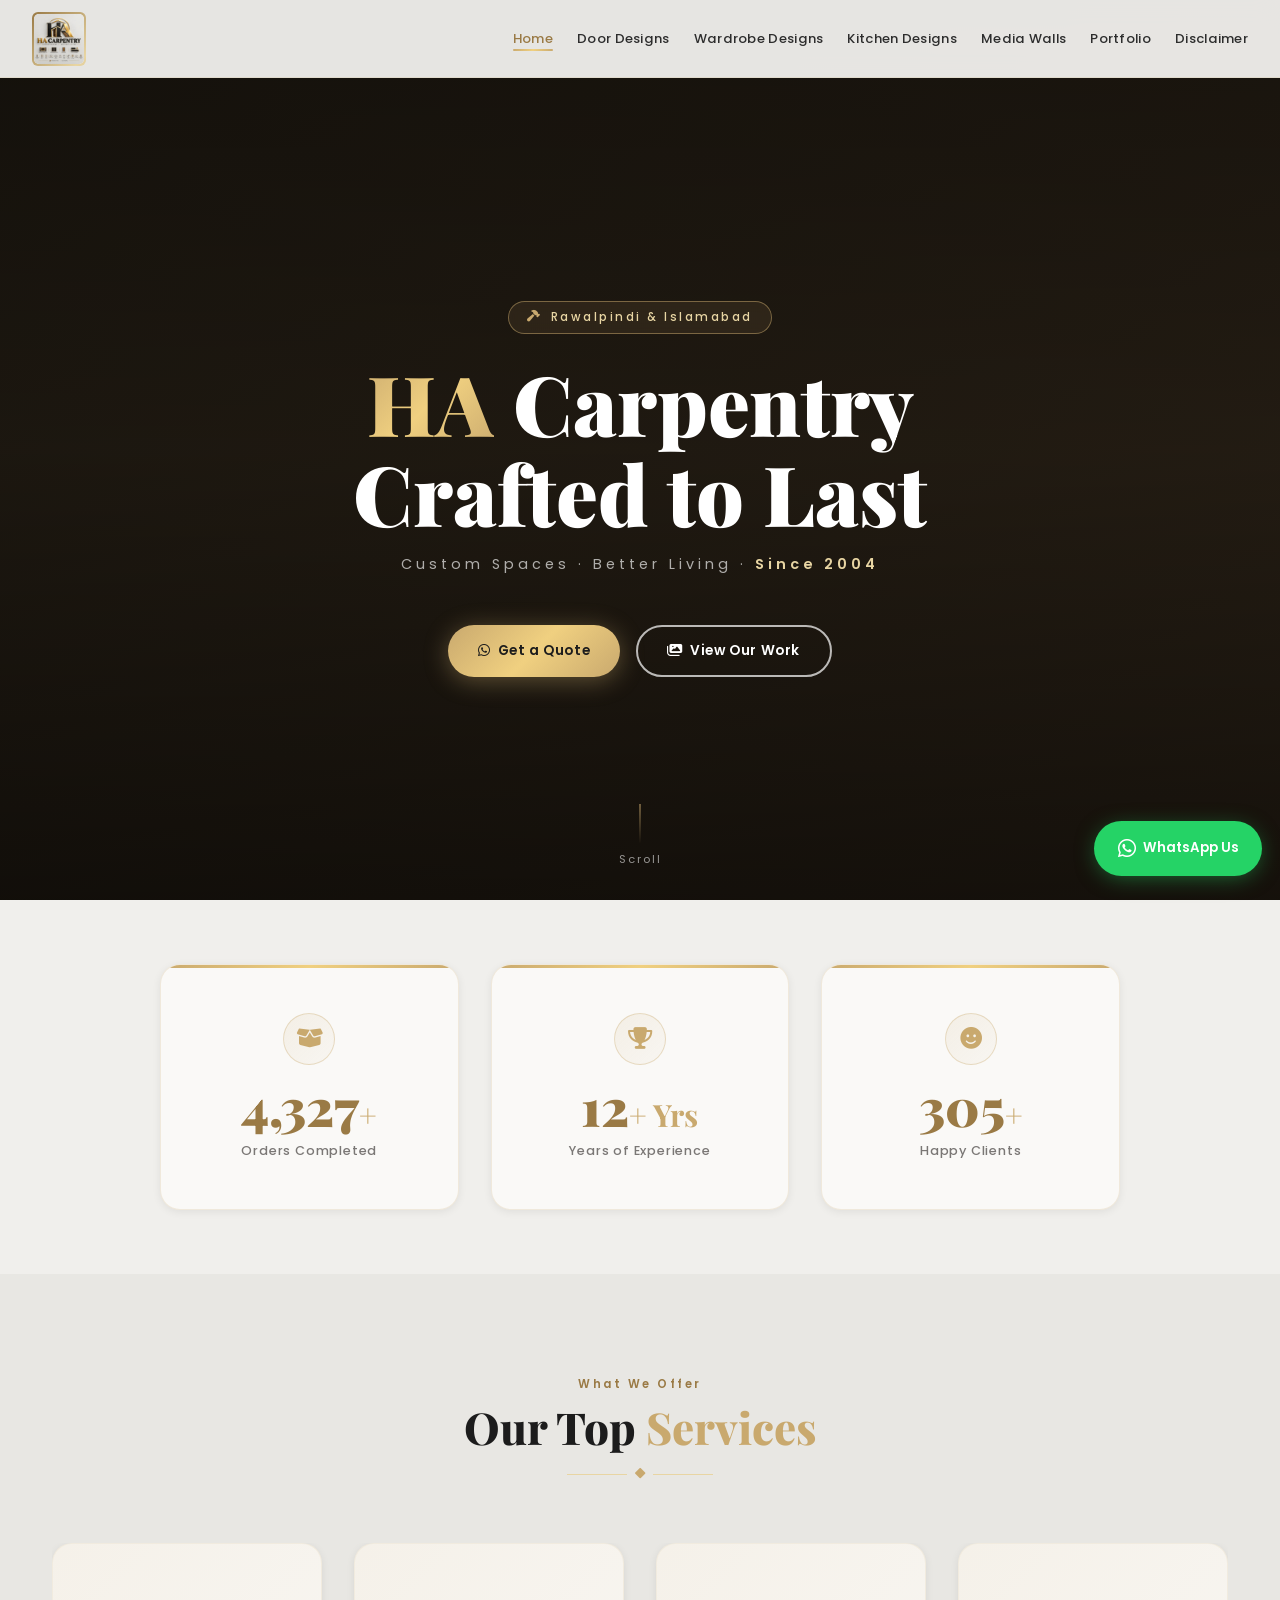
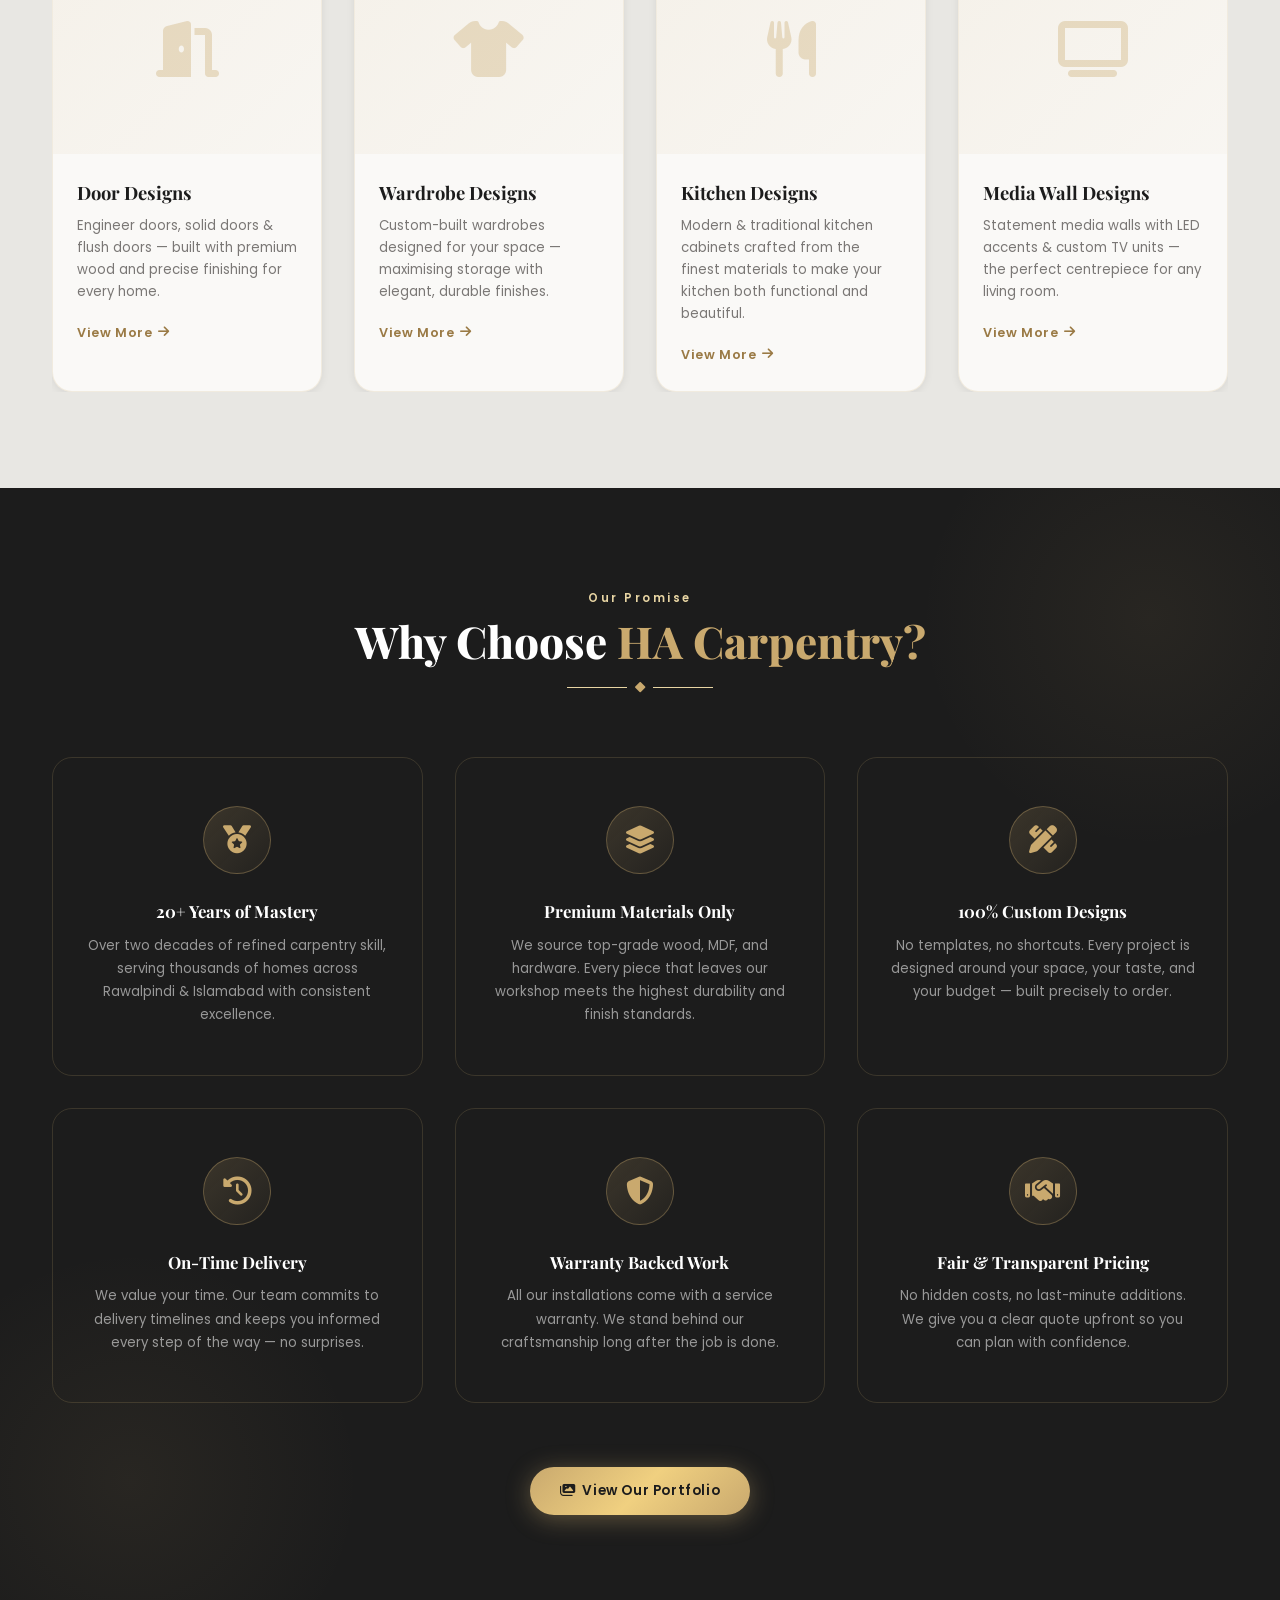
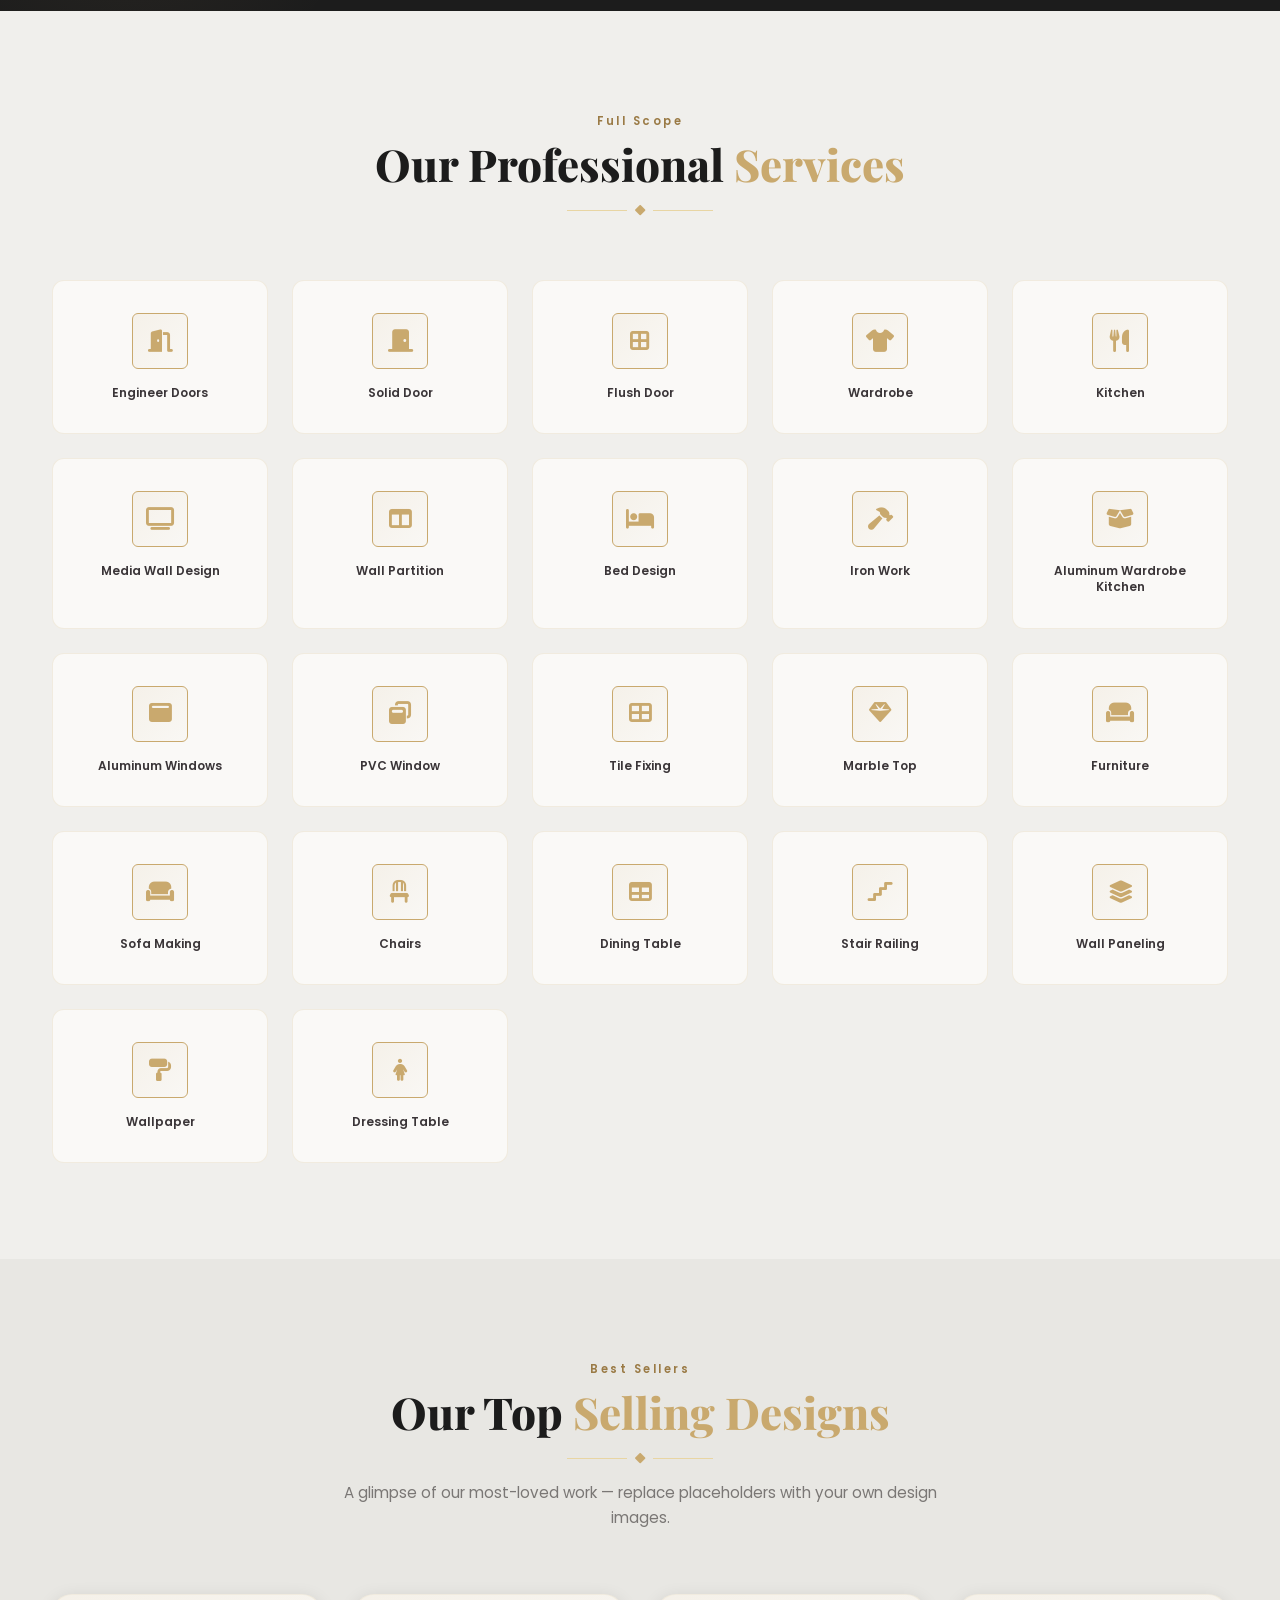
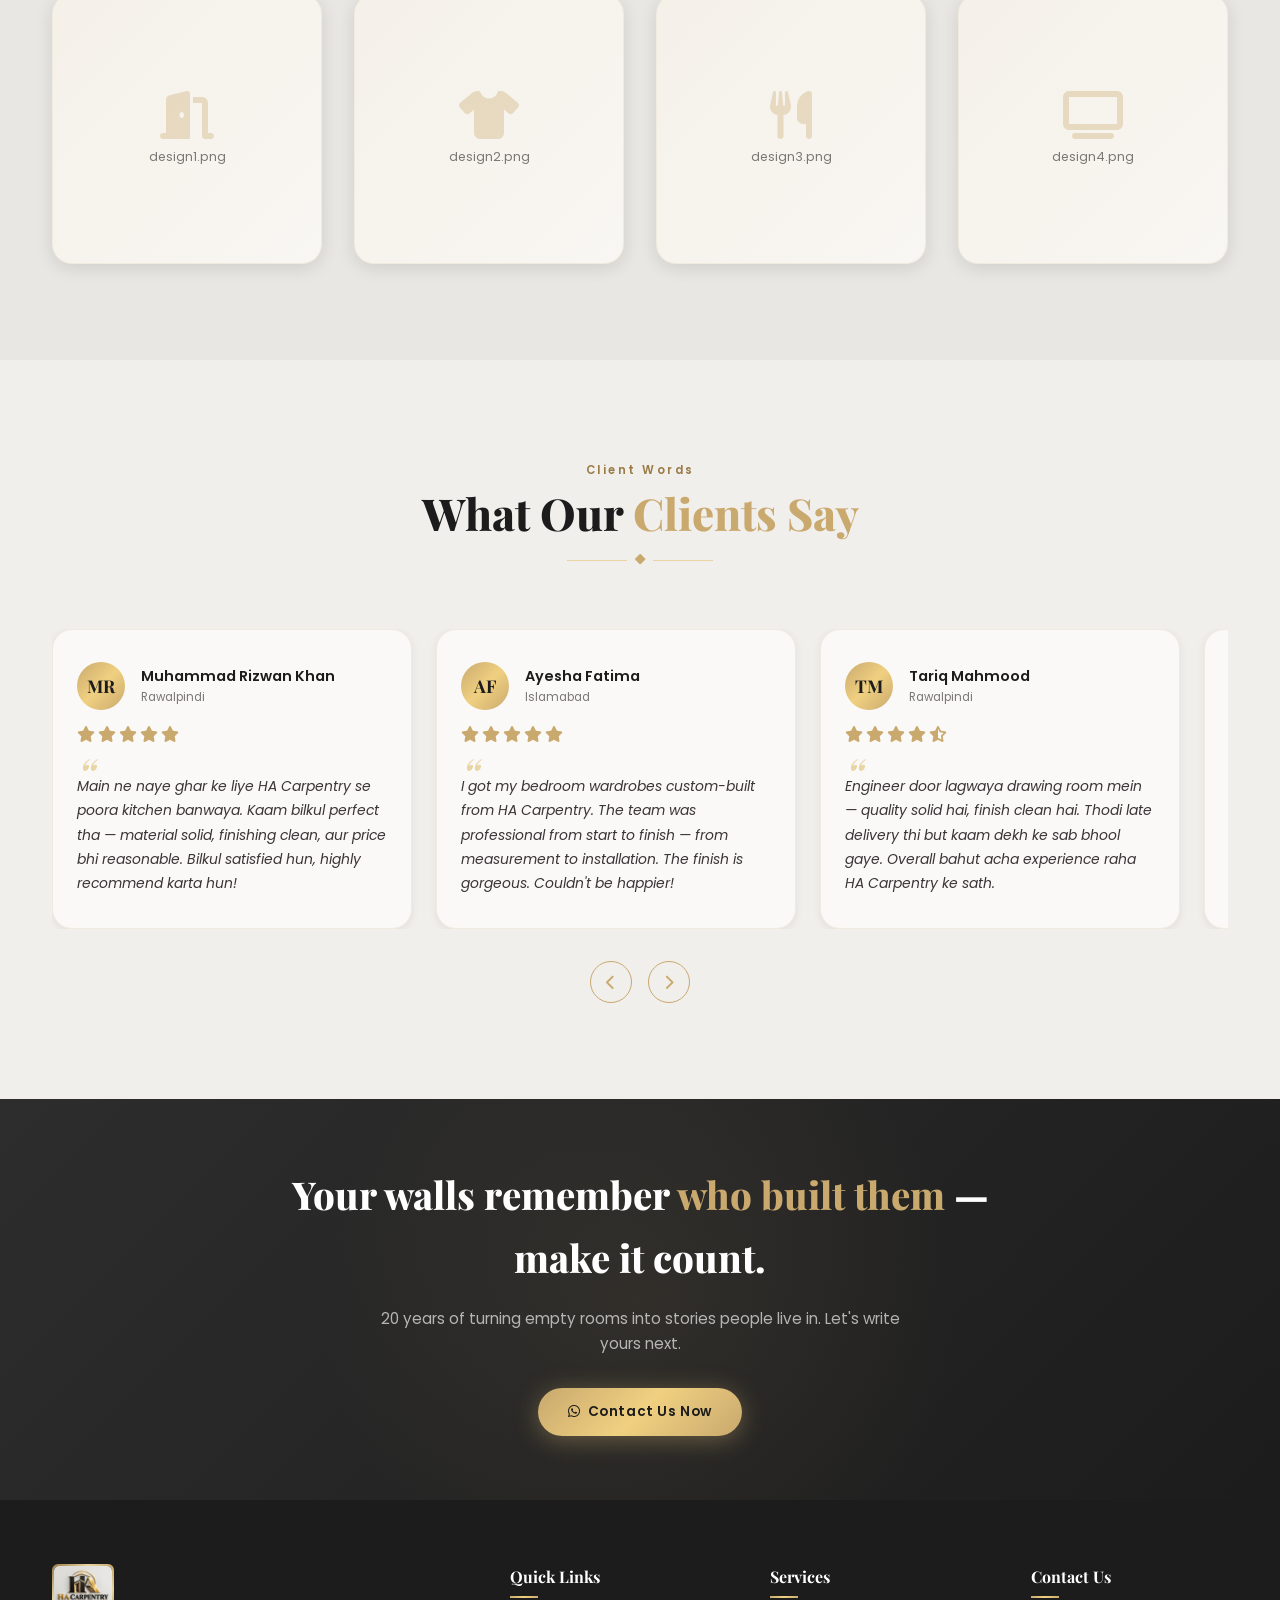
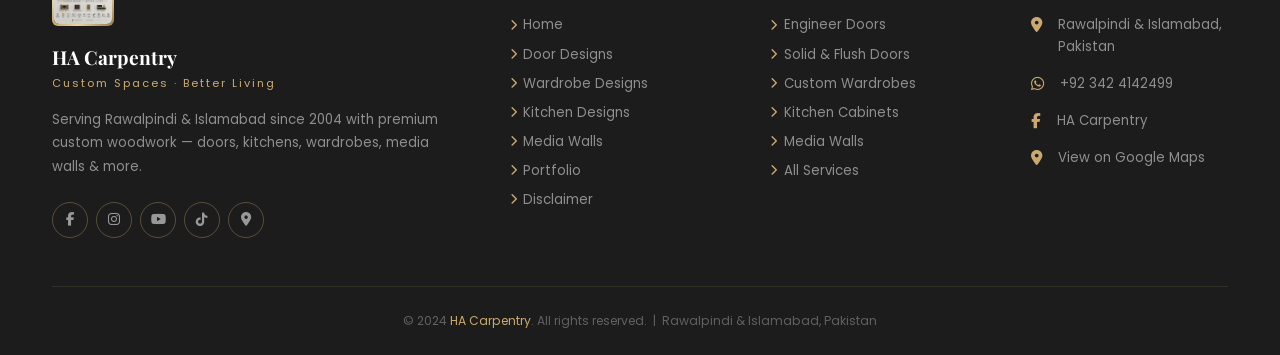
==== index.html @ 1d355d08 "Update print statement from 'Hello' to 'Goodbye'" ====
<!DOCTYPE html>
<html lang="en">
<head>
  <meta charset="UTF-8">
  <meta name="viewport" content="width=device-width, initial-scale=1.0">
  <!-- ── SEO ── -->
  <title>HA Carpentry | Custom Doors, Kitchens, Wardrobes & Media Walls – Rawalpindi & Islamabad</title>
  <meta name="description" content="HA Carpentry – 20+ years of premium carpentry in Rawalpindi & Islamabad. Custom doors, wardrobes, kitchen cabinets, media walls & more. Get a free quote today.">
  <meta name="keywords" content="carpentry rawalpindi, custom wardrobes islamabad, kitchen cabinets pakistan, media wall design, doors rawalpindi, HA Carpentry">
  <meta name="author" content="HA Carpentry">
  <meta property="og:title" content="HA Carpentry – Custom Spaces, Better Living">
  <meta property="og:description" content="Premium carpentry services in Rawalpindi & Islamabad since 2004.">
  <meta property="og:type" content="website">
  <!-- ── Icons & CSS ── -->
  <link rel="stylesheet" href="https://cdnjs.cloudflare.com/ajax/libs/font-awesome/6.5.0/css/all.min.css">
  <link rel="stylesheet" href="style.css">
</head>
<body>

  <!-- ════════════════════════════════════════════════
       NAVBAR
  ════════════════════════════════════════════════ -->
  <nav class="navbar" id="navbar">
    <div class="nb-inner">
      <!-- Logo — LEFT -->
      <a href="index.html" class="nb-logo" aria-label="HA Carpentry Home">
        <div class="nb-logo-wrap">
          <img src="logo.png" alt="HA Carpentry Logo">
        </div>
      </a>
      <!-- Desktop nav links — CENTER/RIGHT (hidden on mobile) -->
      <ul class="nb-links">
        <li><a href="index.html" class="active">Home</a></li>
        <li><a href="doors.html">Door Designs</a></li>
        <li><a href="wardrobe.html">Wardrobe Designs</a></li>
        <li><a href="kitchen.html">Kitchen Designs</a></li>
        <li><a href="mediawall.html">Media Walls</a></li>
        <li><a href="portfolio.html">Portfolio</a></li>
        <li><a href="disclaimer.html">Disclaimer</a></li>
      </ul>
      <!-- Hamburger — RIGHT (visible on mobile only) -->
      <button class="hamburger" aria-label="Menu">
        <span></span><span></span><span></span>
      </button>
    </div>
  </nav>

  <!-- Mobile Overlay + Drawer -->
  <div class="mob-overlay"></div>
  <div class="mob-menu" id="mobMenu">
    <ul class="mob-links">
      <li><a href="index.html"><i class="fa-solid fa-house fa-fw" style="color:var(--gold);margin-right:.4rem"></i>Home</a></li>
      <li><a href="doors.html"><i class="fa-solid fa-door-open fa-fw" style="color:var(--gold);margin-right:.4rem"></i>Door Designs</a></li>
      <li><a href="wardrobe.html"><i class="fa-solid fa-shirt fa-fw" style="color:var(--gold);margin-right:.4rem"></i>Wardrobe Designs</a></li>
      <li><a href="kitchen.html"><i class="fa-solid fa-utensils fa-fw" style="color:var(--gold);margin-right:.4rem"></i>Kitchen Designs</a></li>
      <li><a href="mediawall.html"><i class="fa-solid fa-tv fa-fw" style="color:var(--gold);margin-right:.4rem"></i>Media Walls</a></li>
      <li><a href="portfolio.html"><i class="fa-solid fa-images fa-fw" style="color:var(--gold);margin-right:.4rem"></i>Portfolio</a></li>
      <li><a href="disclaimer.html"><i class="fa-solid fa-file-lines fa-fw" style="color:var(--gold);margin-right:.4rem"></i>Disclaimer</a></li>
    </ul>
    <!-- Mobile social -->
    <div class="foot-social" style="margin-top:auto">
      <a href="https://www.facebook.com/share/1HCa4uYsxS/" target="_blank" aria-label="Facebook"><i class="fab fa-facebook-f"></i></a>
      <a href="https://www.instagram.com/hacarpentry4678" target="_blank" aria-label="Instagram"><i class="fab fa-instagram"></i></a>
      <a href="https://youtube.com/@hacarpentry" target="_blank" aria-label="YouTube"><i class="fab fa-youtube"></i></a>
      <a href="https://wa.me/923424142499" target="_blank" aria-label="WhatsApp"><i class="fab fa-whatsapp"></i></a>
    </div>
  </div>

  <!-- ════════════════════════════════════════════════
       HERO SECTION
  ════════════════════════════════════════════════ -->
  <section class="hero" id="hero">
    <div class="hero-bg"></div>
    <div class="hero-overlay"></div>
    <div class="hero-content">
      <div class="hero-eyebrow">
        <i class="fa-solid fa-hammer" style="color:var(--gold)"></i>
        Rawalpindi &amp; Islamabad
      </div>
      <h1 class="hero-title">
        <span class="ha">HA</span> Carpentry<br>Crafted to Last
      </h1>
      <p class="hero-since">Custom Spaces · Better Living · <b>Since 2004</b></p>
      <div class="hero-btns">
        <a href="https://wa.me/923424142499?text=Hi!%20I%20want%20to%20get%20a%20quote%20from%20HA%20Carpentry."
           target="_blank" class="btn btn-gold">
          <i class="fab fa-whatsapp"></i> Get a Quote
        </a>
        <a href="portfolio.html" class="btn btn-outline-wh">
          <i class="fa-solid fa-images"></i> View Our Work
        </a>
      </div>
    </div>
    <!-- Scroll indicator -->
    <div class="hero-scroll" role="button" aria-label="Scroll down">
      <div class="scroll-line"></div>
      <span>Scroll</span>
    </div>
  </section>

  <!-- ════════════════════════════════════════════════
       STATS SECTION
  ════════════════════════════════════════════════ -->
  <section class="stats-sec" id="stats">
    <div class="container">
      <div class="stats-grid">

        <!-- Stat 1 -->
        <div class="stat-card aos d1">
          <div class="stat-ico"><i class="fa-solid fa-box-open"></i></div>
          <div class="stat-num">
            <span class="cnt" data-target="7000">0</span><span class="sfx">+</span>
          </div>
          <p class="stat-lbl">Orders Completed</p>
        </div>

        <!-- Stat 2 -->
        <div class="stat-card aos d2">
          <div class="stat-ico"><i class="fa-solid fa-trophy"></i></div>
          <div class="stat-num">
            <span class="cnt" data-target="20">0</span><span class="sfx">+ Yrs</span>
          </div>
          <p class="stat-lbl">Years of Experience</p>
        </div>

        <!-- Stat 3 -->
        <div class="stat-card aos d3">
          <div class="stat-ico"><i class="fa-solid fa-face-smile"></i></div>
          <div class="stat-num">
            <span class="cnt" data-target="500">0</span><span class="sfx">+</span>
          </div>
          <p class="stat-lbl">Happy Clients</p>
        </div>

      </div>
    </div>
  </section>

  <!-- ════════════════════════════════════════════════
       OUR TOP SERVICES
  ════════════════════════════════════════════════ -->
  <section class="srv-sec sec" id="services">
    <div class="container">
      <div class="sh aos">
        <p class="sh-tag">What We Offer</p>
        <h2 class="sh-title">Our Top <span>Services</span></h2>
        <div class="sh-line"><i class="fa-solid fa-diamond"></i></div>
      </div>

      <!-- Cards Rail (horizontal scroll on mobile) -->
      <div class="srv-rail aos">
        <div class="srv-grid">

          <!-- Doors -->
          <div class="srv-card">
            <div class="srv-card-img">
              <img src="door1.png" alt="Door Designs" onerror="this.style.display='none';this.nextElementSibling.style.display='flex'">
              <div class="srv-card-ico" style="display:none"><i class="fa-solid fa-door-open"></i></div>
            </div>
            <div class="srv-card-body">
              <h3 class="srv-card-title">Door Designs</h3>
              <p class="srv-card-desc">Engineer doors, solid doors &amp; flush doors — built with premium wood and precise finishing for every home.</p>
              <a href="doors.html" class="srv-card-link">View More <i class="fa-solid fa-arrow-right"></i></a>
            </div>
          </div>

          <!-- Wardrobes -->
          <div class="srv-card">
            <div class="srv-card-img">
              <img src="wardrobe1.png" alt="Wardrobe Designs" onerror="this.style.display='none';this.nextElementSibling.style.display='flex'">
              <div class="srv-card-ico" style="display:none"><i class="fa-solid fa-shirt"></i></div>
            </div>
            <div class="srv-card-body">
              <h3 class="srv-card-title">Wardrobe Designs</h3>
              <p class="srv-card-desc">Custom-built wardrobes designed for your space — maximising storage with elegant, durable finishes.</p>
              <a href="wardrobe.html" class="srv-card-link">View More <i class="fa-solid fa-arrow-right"></i></a>
            </div>
          </div>

          <!-- Kitchen -->
          <div class="srv-card">
            <div class="srv-card-img">
              <img src="kitchen1.png" alt="Kitchen Designs" onerror="this.style.display='none';this.nextElementSibling.style.display='flex'">
              <div class="srv-card-ico" style="display:none"><i class="fa-solid fa-utensils"></i></div>
            </div>
            <div class="srv-card-body">
              <h3 class="srv-card-title">Kitchen Designs</h3>
              <p class="srv-card-desc">Modern &amp; traditional kitchen cabinets crafted from the finest materials to make your kitchen both functional and beautiful.</p>
              <a href="kitchen.html" class="srv-card-link">View More <i class="fa-solid fa-arrow-right"></i></a>
            </div>
          </div>

          <!-- Media Wall -->
          <div class="srv-card">
            <div class="srv-card-img">
              <img src="mediawall1.png" alt="Media Wall Designs" onerror="this.style.display='none';this.nextElementSibling.style.display='flex'">
              <div class="srv-card-ico" style="display:none"><i class="fa-solid fa-tv"></i></div>
            </div>
            <div class="srv-card-body">
              <h3 class="srv-card-title">Media Wall Designs</h3>
              <p class="srv-card-desc">Statement media walls with LED accents &amp; custom TV units — the perfect centrepiece for any living room.</p>
              <a href="mediawall.html" class="srv-card-link">View More <i class="fa-solid fa-arrow-right"></i></a>
            </div>
          </div>

        </div>
      </div>
      <!-- Mobile dots -->
      <div class="srv-dots">
        <button class="srv-dot active"></button>
        <button class="srv-dot"></button>
        <button class="srv-dot"></button>
        <button class="srv-dot"></button>
      </div>
    </div>
  </section>

  <!-- ════════════════════════════════════════════════
       WHY CHOOSE US (Black bg)
  ════════════════════════════════════════════════ -->
  <section class="why-sec sec" id="why">
    <div class="container">
      <div class="sh aos">
        <p class="sh-tag">Our Promise</p>
        <h2 class="sh-title">Why Choose <span>HA Carpentry?</span></h2>
        <div class="sh-line"><i class="fa-solid fa-diamond"></i></div>
      </div>

      <div class="why-grid">

        <div class="why-card aos d1">
          <div class="why-ico"><i class="fa-solid fa-medal"></i></div>
          <h4 class="why-card-title">20+ Years of Mastery</h4>
          <p class="why-card-text">Over two decades of refined carpentry skill, serving thousands of homes across Rawalpindi &amp; Islamabad with consistent excellence.</p>
        </div>

        <div class="why-card aos d2">
          <div class="why-ico"><i class="fa-solid fa-layer-group"></i></div>
          <h4 class="why-card-title">Premium Materials Only</h4>
          <p class="why-card-text">We source top-grade wood, MDF, and hardware. Every piece that leaves our workshop meets the highest durability and finish standards.</p>
        </div>

        <div class="why-card aos d3">
          <div class="why-ico"><i class="fa-solid fa-pen-ruler"></i></div>
          <h4 class="why-card-title">100% Custom Designs</h4>
          <p class="why-card-text">No templates, no shortcuts. Every project is designed around your space, your taste, and your budget — built precisely to order.</p>
        </div>

        <div class="why-card aos d1">
          <div class="why-ico"><i class="fa-solid fa-clock-rotate-left"></i></div>
          <h4 class="why-card-title">On-Time Delivery</h4>
          <p class="why-card-text">We value your time. Our team commits to delivery timelines and keeps you informed every step of the way — no surprises.</p>
        </div>

        <div class="why-card aos d2">
          <div class="why-ico"><i class="fa-solid fa-shield-halved"></i></div>
          <h4 class="why-card-title">Warranty Backed Work</h4>
          <p class="why-card-text">All our installations come with a service warranty. We stand behind our craftsmanship long after the job is done.</p>
        </div>

        <div class="why-card aos d3">
          <div class="why-ico"><i class="fa-solid fa-handshake"></i></div>
          <h4 class="why-card-title">Fair & Transparent Pricing</h4>
          <p class="why-card-text">No hidden costs, no last-minute additions. We give you a clear quote upfront so you can plan with confidence.</p>
        </div>

      </div>

      <div class="why-cta">
        <a href="portfolio.html" class="btn btn-gold">
          <i class="fa-solid fa-images"></i> View Our Portfolio
        </a>
      </div>
    </div>
  </section>

  <!-- ════════════════════════════════════════════════
       PROFESSIONAL SERVICES GRID
  ════════════════════════════════════════════════ -->
  <section class="pro-sec sec" id="pro-services">
    <div class="container">
      <div class="sh aos">
        <p class="sh-tag">Full Scope</p>
        <h2 class="sh-title">Our Professional <span>Services</span></h2>
        <div class="sh-line"><i class="fa-solid fa-diamond"></i></div>
      </div>

      <div class="pro-grid">
        <div class="pro-item aos d1"><div class="pro-ico"><i class="fa-solid fa-door-open"></i></div><p class="pro-name">Engineer Doors</p></div>
        <div class="pro-item aos d2"><div class="pro-ico"><i class="fa-solid fa-door-closed"></i></div><p class="pro-name">Solid Door</p></div>
        <div class="pro-item aos d3"><div class="pro-ico"><i class="fa-solid fa-border-all"></i></div><p class="pro-name">Flush Door</p></div>
        <div class="pro-item aos d4"><div class="pro-ico"><i class="fa-solid fa-shirt"></i></div><p class="pro-name">Wardrobe</p></div>
        <div class="pro-item aos d5"><div class="pro-ico"><i class="fa-solid fa-utensils"></i></div><p class="pro-name">Kitchen</p></div>
        <div class="pro-item aos d1"><div class="pro-ico"><i class="fa-solid fa-tv"></i></div><p class="pro-name">Media Wall Design</p></div>
        <div class="pro-item aos d2"><div class="pro-ico"><i class="fa-solid fa-table-columns"></i></div><p class="pro-name">Wall Partition</p></div>
        <div class="pro-item aos d3"><div class="pro-ico"><i class="fa-solid fa-bed"></i></div><p class="pro-name">Bed Design</p></div>
        <div class="pro-item aos d4"><div class="pro-ico"><i class="fa-solid fa-hammer"></i></div><p class="pro-name">Iron Work</p></div>
        <div class="pro-item aos d5"><div class="pro-ico"><i class="fa-solid fa-box-open"></i></div><p class="pro-name">Aluminum Wardrobe Kitchen</p></div>
        <div class="pro-item aos d1"><div class="pro-ico"><i class="fa-solid fa-window-maximize"></i></div><p class="pro-name">Aluminum Windows</p></div>
        <div class="pro-item aos d2"><div class="pro-ico"><i class="fa-solid fa-window-restore"></i></div><p class="pro-name">PVC Window</p></div>
        <div class="pro-item aos d3"><div class="pro-ico"><i class="fa-solid fa-table-cells-large"></i></div><p class="pro-name">Tile Fixing</p></div>
        <div class="pro-item aos d4"><div class="pro-ico"><i class="fa-solid fa-gem"></i></div><p class="pro-name">Marble Top</p></div>
        <div class="pro-item aos d5"><div class="pro-ico"><i class="fa-solid fa-couch"></i></div><p class="pro-name">Furniture</p></div>
        <div class="pro-item aos d1"><div class="pro-ico"><i class="fa-solid fa-couch"></i></div><p class="pro-name">Sofa Making</p></div>
        <div class="pro-item aos d2"><div class="pro-ico"><i class="fa-solid fa-chair"></i></div><p class="pro-name">Chairs</p></div>
        <div class="pro-item aos d3"><div class="pro-ico"><i class="fa-solid fa-table"></i></div><p class="pro-name">Dining Table</p></div>
        <div class="pro-item aos d4"><div class="pro-ico"><i class="fa-solid fa-stairs"></i></div><p class="pro-name">Stair Railing</p></div>
        <div class="pro-item aos d5"><div class="pro-ico"><i class="fa-solid fa-layer-group"></i></div><p class="pro-name">Wall Paneling</p></div>
        <div class="pro-item aos d1"><div class="pro-ico"><i class="fa-solid fa-paint-roller"></i></div><p class="pro-name">Wallpaper</p></div>
        <div class="pro-item aos d2"><div class="pro-ico"><i class="fa-solid fa-person-dress"></i></div><p class="pro-name">Dressing Table</p></div>
      </div>
    </div>
  </section>

  <!-- ════════════════════════════════════════════════
       TOP SELLING DESIGNS
  ════════════════════════════════════════════════ -->
  <section class="tsd-sec sec" id="top-designs">
    <div class="container">
      <div class="sh aos">
        <p class="sh-tag">Best Sellers</p>
        <h2 class="sh-title">Our Top <span>Selling Designs</span></h2>
        <div class="sh-line"><i class="fa-solid fa-diamond"></i></div>
        <p class="sh-sub">A glimpse of our most-loved work — replace placeholders with your own design images.</p>
      </div>

      <div class="tsd-grid">

        <div class="des-card aos d1" data-lb="design1.png">
          <img src="design1.png" alt="Top Design 1" onerror="this.style.display='none';this.nextElementSibling.style.display='flex'">
          <div class="des-card-ph" style="display:none"><i class="fa-solid fa-door-open"></i><span>design1.png</span></div>
          <div class="des-card-ov"><h4>Classic Door Design</h4><span>Doors Collection</span></div>
        </div>

        <div class="des-card aos d2" data-lb="design2.png">
          <img src="design2.png" alt="Top Design 2" onerror="this.style.display='none';this.nextElementSibling.style.display='flex'">
          <div class="des-card-ph" style="display:none"><i class="fa-solid fa-shirt"></i><span>design2.png</span></div>
          <div class="des-card-ov"><h4>Modern Wardrobe</h4><span>Wardrobe Collection</span></div>
        </div>

        <div class="des-card aos d3" data-lb="design3.png">
          <img src="design3.png" alt="Top Design 3" onerror="this.style.display='none';this.nextElementSibling.style.display='flex'">
          <div class="des-card-ph" style="display:none"><i class="fa-solid fa-utensils"></i><span>design3.png</span></div>
          <div class="des-card-ov"><h4>Premium Kitchen</h4><span>Kitchen Collection</span></div>
        </div>

        <div class="des-card aos d4" data-lb="design4.png">
          <img src="design4.png" alt="Top Design 4" onerror="this.style.display='none';this.nextElementSibling.style.display='flex'">
          <div class="des-card-ph" style="display:none"><i class="fa-solid fa-tv"></i><span>design4.png</span></div>
          <div class="des-card-ov"><h4>LED Media Wall</h4><span>Media Wall Collection</span></div>
        </div>

      </div>
    </div>
  </section>

  <!-- ════════════════════════════════════════════════
       REVIEWS / TESTIMONIALS
  ════════════════════════════════════════════════ -->
  <section class="rev-sec sec" id="reviews">
    <div class="container">
      <div class="sh aos">
        <p class="sh-tag">Client Words</p>
        <h2 class="sh-title">What Our <span>Clients Say</span></h2>
        <div class="sh-line"><i class="fa-solid fa-diamond"></i></div>
      </div>

      <div class="rev-outer aos">
        <div class="rev-track" id="revTrack">

          <!-- Review 1 -->
          <div class="rev-card">
            <div class="rev-head">
              <div class="rev-av">MR</div>
              <div><p class="rev-name">Muhammad Rizwan Khan</p><p class="rev-loc">Rawalpindi</p></div>
            </div>
            <div class="rev-stars"><i class="fas fa-star"></i><i class="fas fa-star"></i><i class="fas fa-star"></i><i class="fas fa-star"></i><i class="fas fa-star"></i></div>
            <p class="rev-text">Main ne naye ghar ke liye HA Carpentry se poora kitchen banwaya. Kaam bilkul perfect tha — material solid, finishing clean, aur price bhi reasonable. Bilkul satisfied hun, highly recommend karta hun!</p>
          </div>

          <!-- Review 2 -->
          <div class="rev-card">
            <div class="rev-head">
              <div class="rev-av">AF</div>
              <div><p class="rev-name">Ayesha Fatima</p><p class="rev-loc">Islamabad</p></div>
            </div>
            <div class="rev-stars"><i class="fas fa-star"></i><i class="fas fa-star"></i><i class="fas fa-star"></i><i class="fas fa-star"></i><i class="fas fa-star"></i></div>
            <p class="rev-text">I got my bedroom wardrobes custom-built from HA Carpentry. The team was professional from start to finish — from measurement to installation. The finish is gorgeous. Couldn't be happier!</p>
          </div>

          <!-- Review 3 -->
          <div class="rev-card">
            <div class="rev-head">
              <div class="rev-av">TM</div>
              <div><p class="rev-name">Tariq Mahmood</p><p class="rev-loc">Rawalpindi</p></div>
            </div>
            <div class="rev-stars"><i class="fas fa-star"></i><i class="fas fa-star"></i><i class="fas fa-star"></i><i class="fas fa-star"></i><i class="fas fa-star-half-stroke"></i></div>
            <p class="rev-text">Engineer door lagwaya drawing room mein — quality solid hai, finish clean hai. Thodi late delivery thi but kaam dekh ke sab bhool gaye. Overall bahut acha experience raha HA Carpentry ke sath.</p>
          </div>

          <!-- Review 4 -->
          <div class="rev-card">
            <div class="rev-head">
              <div class="rev-av">PS</div>
              <div><p class="rev-name">Priya Sharma</p><p class="rev-loc">Islamabad</p></div>
            </div>
            <div class="rev-stars"><i class="fas fa-star"></i><i class="fas fa-star"></i><i class="fas fa-star"></i><i class="fas fa-star"></i><i class="fas fa-star"></i></div>
            <p class="rev-text">Absolutely stunning media wall for our living room! The LED paneling and TV unit look incredible together. HA Carpentry understood exactly what we wanted. Our guests always compliment it. Five stars!</p>
          </div>

          <!-- Review 5 -->
          <div class="rev-card">
            <div class="rev-head">
              <div class="rev-av">JM</div>
              <div><p class="rev-name">James Mitchell</p><p class="rev-loc">Islamabad · Expat</p></div>
            </div>
            <div class="rev-stars"><i class="fas fa-star"></i><i class="fas fa-star"></i><i class="fas fa-star"></i><i class="fas fa-star"></i><i class="fas fa-star"></i></div>
            <p class="rev-text">Hired HA Carpentry for our villa kitchen renovation. The team was exceptionally professional — clean work, premium finish, delivered exactly as promised. Zero stress. Highly recommended without hesitation.</p>
          </div>

          <!-- Review 6 -->
          <div class="rev-card">
            <div class="rev-head">
              <div class="rev-av">SN</div>
              <div><p class="rev-name">Sana Nawaz</p><p class="rev-loc">Rawalpindi</p></div>
            </div>
            <div class="rev-stars"><i class="fas fa-star"></i><i class="fas fa-star"></i><i class="fas fa-star"></i><i class="fas fa-star"></i><i class="fas fa-star"></i></div>
            <p class="rev-text">Wah bhai wah! Teen kamron ke wardrobes liye the, sab perfect fit. Andar ki shelves bhi exactly apni zaroorat ke mutabiq banayi. Material bhi top quality tha. Shukriya HA Carpentry team!</p>
          </div>

          <!-- Review 7 -->
          <div class="rev-card">
            <div class="rev-head">
              <div class="rev-av">IH</div>
              <div><p class="rev-name">Imran Hussain</p><p class="rev-loc">Rawalpindi</p></div>
            </div>
            <div class="rev-stars"><i class="fas fa-star"></i><i class="fas fa-star"></i><i class="fas fa-star"></i><i class="fas fa-star"></i><i class="fas fa-star e"></i></div>
            <p class="rev-text">Flush door ki quality acha hai, price bhi fair. Customer service bhi responsive thi — queries ka jawab jaldi milta tha. 2 din deri se installation hui but final result dekh ke koi shikayat nahi.</p>
          </div>

          <!-- Review 8 -->
          <div class="rev-card">
            <div class="rev-head">
              <div class="rev-av">SJ</div>
              <div><p class="rev-name">Sarah Johnson</p><p class="rev-loc">Islamabad · Expat</p></div>
            </div>
            <div class="rev-stars"><i class="fas fa-star"></i><i class="fas fa-star"></i><i class="fas fa-star"></i><i class="fas fa-star"></i><i class="fas fa-star"></i></div>
            <p class="rev-text">Outstanding craftsmanship across our entire home — kitchen cabinets, wardrobes, and a feature door. The team was punctual, tidy and incredibly skilled. Our home looks like something out of a magazine!</p>
          </div>

        </div>
      </div>

      <!-- Nav buttons -->
      <div class="rev-nav">
        <button class="rev-btn rev-prev" aria-label="Previous review"><i class="fa-solid fa-chevron-left"></i></button>
        <button class="rev-btn rev-next" aria-label="Next review"><i class="fa-solid fa-chevron-right"></i></button>
      </div>

    </div>
  </section>

  <!-- ════════════════════════════════════════════════
       FOOTER CTA
  ════════════════════════════════════════════════ -->
  <section class="fcta" id="cta">
    <div class="container">
      <p class="fcta-title">Your walls remember <span>who built them</span> —<br>make it count.</p>
      <p class="fcta-sub">20 years of turning empty rooms into stories people live in. Let's write yours next.</p>
      <a href="https://wa.me/923424142499?text=Hi!%20I%20would%20like%20to%20discuss%20a%20project%20with%20HA%20Carpentry."
         target="_blank" class="btn btn-gold">
        <i class="fab fa-whatsapp"></i> Contact Us Now
      </a>
    </div>
  </section>

  <!-- ════════════════════════════════════════════════
       FOOTER
  ════════════════════════════════════════════════ -->
  <footer class="footer" id="footer">
    <div class="container">
      <div class="footer-grid">

        <!-- Brand -->
        <div>
          <div class="foot-logo-wrap"><img src="logo.png" alt="HA Carpentry"></div>
          <p class="foot-bname">HA Carpentry</p>
          <p class="foot-btag">Custom Spaces · Better Living</p>
          <p class="foot-bdesc">Serving Rawalpindi &amp; Islamabad since 2004 with premium custom woodwork — doors, kitchens, wardrobes, media walls &amp; more.</p>
          <div class="foot-social">
            <a href="https://www.facebook.com/share/1HCa4uYsxS/" target="_blank" aria-label="Facebook"><i class="fab fa-facebook-f"></i></a>
            <a href="https://www.instagram.com/hacarpentry4678" target="_blank" aria-label="Instagram"><i class="fab fa-instagram"></i></a>
            <a href="https://youtube.com/@hacarpentry" target="_blank" aria-label="YouTube"><i class="fab fa-youtube"></i></a>
            <a href="https://www.tiktok.com/@hameed.ahmed443" target="_blank" aria-label="TikTok"><i class="fab fa-tiktok"></i></a>
            <a href="https://maps.app.goo.gl/UmZr6S8he2fHRwqg9" target="_blank" aria-label="Google Maps"><i class="fa-solid fa-location-dot"></i></a>
          </div>
        </div>

        <!-- Quick Links -->
        <div>
          <h4 class="foot-col-h">Quick Links</h4>
          <ul class="foot-links">
            <li><a href="index.html"><i class="fa-solid fa-chevron-right"></i>Home</a></li>
            <li><a href="doors.html"><i class="fa-solid fa-chevron-right"></i>Door Designs</a></li>
            <li><a href="wardrobe.html"><i class="fa-solid fa-chevron-right"></i>Wardrobe Designs</a></li>
            <li><a href="kitchen.html"><i class="fa-solid fa-chevron-right"></i>Kitchen Designs</a></li>
            <li><a href="mediawall.html"><i class="fa-solid fa-chevron-right"></i>Media Walls</a></li>
            <li><a href="portfolio.html"><i class="fa-solid fa-chevron-right"></i>Portfolio</a></li>
            <li><a href="disclaimer.html"><i class="fa-solid fa-chevron-right"></i>Disclaimer</a></li>
          </ul>
        </div>

        <!-- Services -->
        <div>
          <h4 class="foot-col-h">Services</h4>
          <ul class="foot-links">
            <li><a href="doors.html"><i class="fa-solid fa-chevron-right"></i>Engineer Doors</a></li>
            <li><a href="doors.html"><i class="fa-solid fa-chevron-right"></i>Solid &amp; Flush Doors</a></li>
            <li><a href="wardrobe.html"><i class="fa-solid fa-chevron-right"></i>Custom Wardrobes</a></li>
            <li><a href="kitchen.html"><i class="fa-solid fa-chevron-right"></i>Kitchen Cabinets</a></li>
            <li><a href="mediawall.html"><i class="fa-solid fa-chevron-right"></i>Media Walls</a></li>
            <li><a href="index.html#pro-services"><i class="fa-solid fa-chevron-right"></i>All Services</a></li>
          </ul>
        </div>

        <!-- Contact -->
        <div>
          <h4 class="foot-col-h">Contact Us</h4>
          <div class="foot-ci">
            <i class="fa-solid fa-location-dot"></i>
            <p>Rawalpindi &amp; Islamabad, Pakistan</p>
          </div>
          <div class="foot-ci">
            <i class="fab fa-whatsapp"></i>
            <p><a href="https://wa.me/923424142499" target="_blank">+92 342 4142499</a></p>
          </div>
          <div class="foot-ci">
            <i class="fab fa-facebook-f"></i>
            <p><a href="https://www.facebook.com/share/1HCa4uYsxS/" target="_blank">HA Carpentry</a></p>
          </div>
          <div class="foot-ci">
            <i class="fa-solid fa-location-dot" style="color:var(--gold)"></i>
            <p><a href="https://maps.app.goo.gl/UmZr6S8he2fHRwqg9" target="_blank">View on Google Maps</a></p>
          </div>
        </div>

      </div>

      <!-- Bottom bar -->
      <div class="foot-bottom">
        <p>&copy; 2024 <a href="index.html">HA Carpentry</a>. All rights reserved. &nbsp;|&nbsp; Rawalpindi &amp; Islamabad, Pakistan</p>
      </div>
    </div>
  </footer>

  <!-- ════════════════════════════════════════════════
       WHATSAPP FLOATING BUTTON
  ════════════════════════════════════════════════ -->
  <a href="https://wa.me/923424142499?text=Hi!%20I%20want%20to%20know%20more%20about%20HA%20Carpentry%20services."
     class="wa-float" target="_blank" aria-label="Chat on WhatsApp">
    <i class="fab fa-whatsapp"></i>
    <span class="wa-txt">WhatsApp Us</span>
  </a>

  <!-- ════════════════════════════════════════════════
       LIGHTBOX MODAL
  ════════════════════════════════════════════════ -->
  <div class="lightbox" id="lightbox" role="dialog" aria-label="Image preview">
    <button class="lb-close" aria-label="Close"><i class="fa-solid fa-xmark"></i></button>
    <img src="" alt="Design preview">
  </div>

  <script src="script.js"></script>
</body>
</html>
---- style.css ----
/* ============================================================
   HA CARPENTRY — MAIN STYLESHEET
   Theme : Light Gray #F0EFEC | Gold #C9A96E | Black #1C1C1C
   Fonts : Playfair Display (headings) · Poppins (body)
   ============================================================ */

/* ─── GOOGLE FONTS ─────────────────────────────────────────── */
@import url('https://fonts.googleapis.com/css2?family=Playfair+Display:wght@400;600;700;800;900&family=Poppins:wght@300;400;500;600;700&display=swap');

/* ─── CSS VARIABLES ─────────────────────────────────────────── */
:root {
  /* Palette */
  --bg:           #F0EFEC;
  --bg-alt:       #E8E7E3;
  --bg-card:      #FAF9F7;
  --gold:         #C9A96E;
  --gold-lt:      #E8D5A3;
  --gold-dk:      #9A7A45;
  --gold-shine:   #F0D080;
  --black:        #1C1C1C;
  --charcoal:     #2D2D2D;
  --white:        #FFFFFF;
  --text:         #3A3538;
  --muted:        #7A7775;

  /* Gradients */
  --grad-gold: linear-gradient(135deg,#9A7A45 0%,#E8D5A3 30%,#C9A96E 50%,#E8D5A3 70%,#9A7A45 100%);
  --grad-gold-s: linear-gradient(135deg,#C9A96E,#F0D080,#C9A96E);
  --grad-hero: linear-gradient(to bottom,rgba(0,0,0,.55),rgba(0,0,0,.40) 50%,rgba(0,0,0,.65));

  /* Shadows */
  --shd-sm:    0 2px 8px rgba(0,0,0,.07);
  --shd-md:    0 4px 18px rgba(0,0,0,.11);
  --shd-lg:    0 8px 36px rgba(0,0,0,.15);
  --shd-gold:  0 4px 24px rgba(201,169,110,.40);
  --shd-gold2: 0 8px 40px rgba(201,169,110,.55);

  /* Typography */
  --ff-head: 'Playfair Display', Georgia, serif;
  --ff-body: 'Poppins', sans-serif;

  /* Spacing shorthand */
  --sp1: .5rem; --sp2: 1rem; --sp3: 1.5rem; --sp4: 2rem;
  --sp5: 3rem; --sp6: 4rem; --sp7: 6rem;

  /* Radii */
  --r-sm: 6px; --r-md: 12px; --r-lg: 20px; --r-xl: 50px;

  /* Transitions */
  --tr: .3s ease;
  --tr-slow: .55s ease;

  /* Navbar height */
  --nav-h: 78px;
}

/* ─── RESET ─────────────────────────────────────────────────── */
*,*::before,*::after{margin:0;padding:0;box-sizing:border-box}
html{scroll-behavior:smooth;font-size:16px}
body{font-family:var(--ff-body);background:var(--bg);color:var(--text);line-height:1.65;overflow-x:hidden}
a{text-decoration:none;color:inherit;transition:var(--tr)}
img{max-width:100%;height:auto;display:block}
ul{list-style:none}
button{cursor:pointer;font-family:var(--ff-body)}

/* ─── UTILITIES ─────────────────────────────────────────────── */
.container{width:100%;max-width:1240px;margin:0 auto;padding:0 var(--sp4)}
.sec{padding:var(--sp7) 0}
.tc{text-align:center}

/* Section header */
.sh{text-align:center;margin-bottom:var(--sp6)}
.sh-tag{
  display:inline-block;font-size:.72rem;font-weight:600;
  letter-spacing:2.5px;color:var(--gold-dk);margin-bottom:var(--sp1);
  position:relative;
}
.sh-title{
  font-family:var(--ff-head);font-size:clamp(1.75rem,4vw,2.75rem);
  font-weight:800;color:var(--black);line-height:1.15;margin-bottom:var(--sp2);
}
.sh-title span{color:var(--gold)}
/* Gold decorative underline */
.sh-line{
  display:flex;align-items:center;justify-content:center;
  gap:var(--sp1);margin-top:var(--sp2);
}
.sh-line::before,.sh-line::after{
  content:'';flex:1;max-width:60px;height:1px;background:var(--gold-lt);
}
.sh-line i{color:var(--gold);font-size:.65rem}
.sh-sub{
  font-size:.95rem;color:var(--muted);margin-top:var(--sp2);
  max-width:600px;margin-left:auto;margin-right:auto;
}

/* ─── BUTTONS ───────────────────────────────────────────────── */
.btn{
  display:inline-flex;align-items:center;gap:.45rem;
  padding:.8rem 1.85rem;border-radius:var(--r-xl);
  font-size:.85rem;font-weight:600;border:none;
  transition:var(--tr);letter-spacing:.6px;
  position:relative;overflow:hidden;white-space:nowrap;
}
.btn::after{
  content:'';position:absolute;top:0;left:-100%;
  width:100%;height:100%;
  background:linear-gradient(90deg,transparent,rgba(255,255,255,.22),transparent);
  transition:.55s;
}
.btn:hover::after{left:100%}
.btn-gold{background:var(--grad-gold-s);color:var(--black);box-shadow:var(--shd-gold)}
.btn-gold:hover{transform:translateY(-3px);box-shadow:var(--shd-gold2)}
.btn-outline-gold{
  background:transparent;color:var(--gold);
  border:2px solid var(--gold);
}
.btn-outline-gold:hover{background:var(--gold);color:var(--black);transform:translateY(-3px)}
.btn-outline-wh{
  background:transparent;color:var(--white);
  border:2px solid rgba(255,255,255,.7);
}
.btn-outline-wh:hover{background:var(--white);color:var(--black);transform:translateY(-3px)}
.btn-sm{padding:.55rem 1.2rem;font-size:.78rem;letter-spacing:.4px}

/* ─── NAVBAR ────────────────────────────────────────────────── */
.navbar{
  position:fixed;top:0;left:0;right:0;z-index:1000;
  height:var(--nav-h);background:rgba(240,239,236,.96);
  backdrop-filter:blur(12px);-webkit-backdrop-filter:blur(12px);
  border-bottom:1px solid rgba(201,169,110,.18);
  transition:box-shadow var(--tr);
}
.navbar.scrolled{box-shadow:0 4px 24px rgba(0,0,0,.10)}
.nb-inner{
  display:flex;align-items:center;
  justify-content:space-between;
  height:100%;padding:0 var(--sp4);
  max-width:1300px;margin:0 auto;
}

/* Desktop nav links — LEFT */
.nb-links{display:flex;align-items:center;gap:var(--sp3)}
.nb-links a{
  font-size:.82rem;font-weight:500;color:var(--charcoal);
  letter-spacing:.3px;position:relative;padding:3px 0;
}
.nb-links a::after{
  content:'';position:absolute;bottom:0;left:0;
  width:0;height:2px;
  background:var(--grad-gold-s);
  border-radius:1px;transition:width var(--tr);
}
.nb-links a:hover,
.nb-links a.active{color:var(--gold-dk)}
.nb-links a:hover::after,
.nb-links a.active::after{width:100%}

/* Logo — LEFT with shining golden border */
.nb-logo{display:flex;align-items:center;gap:.6rem}
.nb-logo-wrap{
  position:relative;width:54px;height:54px;
  border-radius:var(--r-sm);padding:2px;
  background:var(--grad-gold);
  background-size:300% 300%;
  animation:goldSpin 3.5s linear infinite;
}
@keyframes goldSpin{
  0%{background-position:0% 50%}
  50%{background-position:100% 50%}
  100%{background-position:0% 50%}
}
.nb-logo-wrap img{
  width:100%;height:100%;object-fit:contain;
  border-radius:calc(var(--r-sm) - 1px);
  background:var(--bg-card);
}

/* Hamburger */
.hamburger{
  display:none;flex-direction:column;gap:5px;
  background:none;border:none;padding:6px;
}
.hamburger span{
  display:block;width:24px;height:2px;
  background:var(--black);border-radius:2px;
  transition:var(--tr);
}
.hamburger.open span:nth-child(1){transform:translateY(7px) rotate(45deg)}
.hamburger.open span:nth-child(2){opacity:0;transform:scaleX(0)}
.hamburger.open span:nth-child(3){transform:translateY(-7px) rotate(-45deg)}

/* Mobile drawer */
.mob-menu{
  position:fixed;top:0;right:-100%;
  width:min(300px,85vw);height:100dvh;
  background:var(--black);z-index:999;
  padding:calc(var(--nav-h) + 2rem) var(--sp4) var(--sp4);
  transition:right .42s cubic-bezier(.77,0,.175,1);
  display:flex;flex-direction:column;gap:var(--sp5);
}
.mob-menu.open{right:0}
.mob-links{display:flex;flex-direction:column}
.mob-links a{
  font-size:.95rem;font-weight:500;color:rgba(255,255,255,.75);
  padding:var(--sp2) 0;
  border-bottom:1px solid rgba(201,169,110,.15);
  transition:var(--tr);
  transform:translateX(20px);opacity:0;
}
.mob-menu.open .mob-links a{transform:translateX(0);opacity:1}
.mob-links a:nth-child(1){transition-delay:.08s}
.mob-links a:nth-child(2){transition-delay:.12s}
.mob-links a:nth-child(3){transition-delay:.16s}
.mob-links a:nth-child(4){transition-delay:.20s}
.mob-links a:nth-child(5){transition-delay:.24s}
.mob-links a:nth-child(6){transition-delay:.28s}
.mob-links a:nth-child(7){transition-delay:.32s}
.mob-links a:hover{color:var(--gold);padding-left:var(--sp2)}
.mob-overlay{
  position:fixed;inset:0;background:rgba(0,0,0,.6);
  z-index:998;opacity:0;pointer-events:none;
  transition:opacity var(--tr);
}
.mob-overlay.show{opacity:1;pointer-events:all}

/* ─── HERO ──────────────────────────────────────────────────── */
.hero{
  min-height:100dvh;position:relative;
  display:flex;align-items:center;justify-content:center;
  padding-top:var(--nav-h);overflow:hidden;
}
.hero-bg{
  position:absolute;inset:0;
  background:url('hero.png') center/cover no-repeat,
             linear-gradient(135deg,#2a2318,#3d3020);
}
.hero-overlay{position:absolute;inset:0;background:var(--grad-hero)}
.hero-content{
  position:relative;z-index:2;text-align:center;
  color:var(--white);padding:var(--sp4);
  max-width:860px;
}
.hero-eyebrow{
  display:inline-flex;align-items:center;gap:.5rem;
  padding:6px 18px;margin-bottom:var(--sp3);
  border:1px solid rgba(201,169,110,.5);border-radius:50px;
  font-size:.72rem;font-weight:500;letter-spacing:2.5px;
  color:var(--gold-lt);background:rgba(201,169,110,.1);
  backdrop-filter:blur(6px);
  animation:fadeDown .8s ease both;
}
.hero-title{
  font-family:var(--ff-head);
  font-size:clamp(2.4rem,7vw,5.2rem);
  font-weight:900;line-height:1.08;
  margin-bottom:var(--sp2);
  animation:fadeUp .85s ease .2s both;
}
.hero-title .ha{
  background:var(--grad-gold-s);
  -webkit-background-clip:text;-webkit-text-fill-color:transparent;
  background-clip:text;
}
.hero-since{
  font-size:clamp(.8rem,2vw,.9rem);letter-spacing:4px;
  color:rgba(255,255,255,.65);margin-bottom:var(--sp5);
  animation:fadeUp .85s ease .35s both;
}
.hero-since b{color:var(--gold-lt);font-weight:600}
.hero-btns{
  display:flex;gap:var(--sp2);justify-content:center;flex-wrap:wrap;
  animation:fadeUp .85s ease .5s both;
}
/* Scroll indicator */
.hero-scroll{
  position:absolute;bottom:2rem;left:50%;transform:translateX(-50%);
  z-index:2;display:flex;flex-direction:column;align-items:center;
  gap:6px;cursor:pointer;color:rgba(255,255,255,.55);
  font-size:.7rem;letter-spacing:2px;transition:var(--tr);
}
.hero-scroll:hover{color:var(--gold-lt)}
.scroll-line{
  width:1px;height:40px;
  background:linear-gradient(to bottom,var(--gold),transparent);
  animation:scrollPulse 1.8s ease-in-out infinite;
}
@keyframes scrollPulse{
  0%,100%{opacity:.4;transform:scaleY(1)}
  50%{opacity:1;transform:scaleY(1.2)}
}

/* ─── STATS ─────────────────────────────────────────────────── */
.stats-sec{padding:var(--sp6) 0;background:var(--bg)}
.stats-grid{
  display:grid;grid-template-columns:repeat(3,1fr);
  gap:var(--sp4);max-width:960px;margin:0 auto;
}
.stat-card{
  text-align:center;padding:var(--sp5) var(--sp4);
  background:var(--bg-card);border-radius:var(--r-lg);
  border:1px solid rgba(201,169,110,.2);
  box-shadow:var(--shd-sm);transition:var(--tr);position:relative;
  overflow:hidden;
}
.stat-card::before{
  content:'';position:absolute;top:0;left:0;right:0;
  height:3px;background:var(--grad-gold-s);
}
.stat-card:hover{transform:translateY(-6px);box-shadow:var(--shd-gold)}
.stat-ico{
  width:52px;height:52px;margin:0 auto var(--sp2);
  border-radius:50%;
  border:1.5px solid rgba(201,169,110,.35);
  background:linear-gradient(135deg,rgba(201,169,110,.12),rgba(201,169,110,.04));
  display:flex;align-items:center;justify-content:center;
  font-size:1.35rem;color:var(--gold);
}
.stat-num{
  font-family:var(--ff-head);
  font-size:clamp(2rem,5vw,3.2rem);font-weight:900;
  color:var(--black);line-height:1;margin-bottom:var(--sp1);
}
.stat-num .cnt{color:var(--gold-dk)}
.stat-num .sfx{color:var(--gold);font-size:.6em;font-weight:700}
.stat-lbl{
  font-size:.8rem;font-weight:500;color:var(--muted);
  letter-spacing:.8px;
}

/* ─── TOP SERVICES ──────────────────────────────────────────── */
.srv-sec{padding:var(--sp7) 0;background:var(--bg-alt)}
/* Desktop: 4 cards 1 row | Mobile: carousel */
.srv-rail{overflow:hidden;position:relative}
.srv-grid{
  display:grid;grid-template-columns:repeat(4,1fr);
  gap:var(--sp4);
}
.srv-card{
  background:var(--bg-card);border-radius:var(--r-lg);overflow:hidden;
  border:1px solid rgba(201,169,110,.18);box-shadow:var(--shd-sm);
  transition:var(--tr);position:relative;
}
.srv-card::after{
  content:'';position:absolute;inset:0;border-radius:var(--r-lg);
  border:2px solid transparent;
  transition:border-color var(--tr);pointer-events:none;
}
.srv-card:hover::after{border-color:var(--gold)}
.srv-card:hover{transform:translateY(-8px);box-shadow:var(--shd-gold)}
.srv-card-img{
  height:210px;overflow:hidden;position:relative;
  background:linear-gradient(135deg,rgba(201,169,110,.1),rgba(201,169,110,.04));
  display:flex;align-items:center;justify-content:center;
}
.srv-card-img img{
  width:100%;height:100%;object-fit:cover;
  transition:transform .55s ease;
}
.srv-card:hover .srv-card-img img{transform:scale(1.08)}
.srv-card-ico{font-size:3.5rem;color:rgba(201,169,110,.35)}
.srv-card-body{padding:var(--sp3)}
.srv-card-title{
  font-family:var(--ff-head);font-size:1.15rem;font-weight:700;
  color:var(--black);margin-bottom:.4rem;
}
.srv-card-desc{
  font-size:.83rem;color:var(--muted);line-height:1.65;
  margin-bottom:var(--sp2);
}
.srv-card-link{
  display:inline-flex;align-items:center;gap:.35rem;
  font-size:.8rem;font-weight:600;color:var(--gold-dk);
  letter-spacing:.6px;transition:var(--tr);
}
.srv-card:hover .srv-card-link{color:var(--gold)}
.srv-card:hover .srv-card-link i{transform:translateX(4px)}
.srv-card-link i{transition:transform var(--tr)}
/* Dots */
.srv-dots{
  display:none;justify-content:center;gap:.45rem;
  margin-top:var(--sp3);
}
.srv-dot{
  width:8px;height:8px;border-radius:50%;
  background:rgba(201,169,110,.3);border:none;
  transition:var(--tr);
}
.srv-dot.active{width:22px;border-radius:4px;background:var(--grad-gold-s)}

/* ─── WHY CHOOSE US (Black section) ─────────────────────────── */
.why-sec{
  padding:var(--sp7) 0;background:var(--black);
  position:relative;overflow:hidden;
}
.why-sec::before{
  content:'';position:absolute;top:-120px;right:-120px;
  width:500px;height:500px;border-radius:50%;
  background:radial-gradient(circle,rgba(201,169,110,.07),transparent 65%);
  pointer-events:none;
}
.why-sec::after{
  content:'';position:absolute;bottom:-120px;left:-120px;
  width:500px;height:500px;border-radius:50%;
  background:radial-gradient(circle,rgba(201,169,110,.07),transparent 65%);
  pointer-events:none;
}
.why-sec .sh-title{color:var(--white)}
.why-sec .sh-tag{color:var(--gold-lt)}
.why-grid{
  display:grid;grid-template-columns:repeat(3,1fr);
  gap:var(--sp4);margin-bottom:var(--sp6);position:relative;z-index:1;
}
.why-card{
  padding:var(--sp5) var(--sp4);
  border:1px solid rgba(201,169,110,.18);
  border-radius:var(--r-lg);text-align:center;
  transition:var(--tr);position:relative;overflow:hidden;
}
.why-card::after{
  content:'';position:absolute;bottom:0;left:0;
  width:0;height:2px;background:var(--grad-gold-s);
  transition:width var(--tr-slow);
}
.why-card:hover{
  border-color:rgba(201,169,110,.45);
  background:rgba(201,169,110,.05);
  transform:translateY(-5px);
}
.why-card:hover::after{width:100%}
.why-ico{
  width:68px;height:68px;margin:0 auto var(--sp3);
  border-radius:50%;
  background:linear-gradient(135deg,rgba(201,169,110,.18),rgba(201,169,110,.05));
  border:1.5px solid rgba(201,169,110,.35);
  display:flex;align-items:center;justify-content:center;
  font-size:1.75rem;color:var(--gold);transition:var(--tr);
}
.why-card:hover .why-ico{
  background:linear-gradient(135deg,rgba(201,169,110,.3),rgba(201,169,110,.1));
  box-shadow:0 0 22px rgba(201,169,110,.35);transform:scale(1.1);
}
.why-card-title{
  font-family:var(--ff-head);font-size:1.05rem;
  font-weight:700;color:var(--white);margin-bottom:.5rem;
}
.why-card-text{font-size:.83rem;color:rgba(255,255,255,.55);line-height:1.75}
.why-cta{text-align:center;position:relative;z-index:1}

/* ─── PROFESSIONAL SERVICES ─────────────────────────────────── */
.pro-sec{padding:var(--sp7) 0;background:var(--bg)}
.pro-grid{
  display:grid;grid-template-columns:repeat(5,1fr);
  gap:var(--sp3);
}
.pro-item{
  display:flex;flex-direction:column;align-items:center;
  text-align:center;padding:var(--sp4) var(--sp2);
  background:var(--bg-card);border-radius:var(--r-md);
  border:1px solid rgba(201,169,110,.18);
  transition:var(--tr);position:relative;overflow:hidden;
}
.pro-item::before{
  content:'';position:absolute;inset:0;
  background:linear-gradient(135deg,rgba(201,169,110,0),rgba(201,169,110,.06));
  opacity:0;transition:var(--tr);
}
.pro-item:hover{
  transform:translateY(-5px);
  border-color:var(--gold);box-shadow:var(--shd-gold);
}
.pro-item:hover::before{opacity:1}
.pro-ico{
  width:56px;height:56px;margin-bottom:var(--sp2);
  border-radius:var(--r-sm);
  border:1.5px solid var(--gold);
  display:flex;align-items:center;justify-content:center;
  font-size:1.4rem;color:var(--gold);
  background:linear-gradient(135deg,rgba(201,169,110,.1),rgba(201,169,110,.02));
  transition:var(--tr);position:relative;z-index:1;flex-shrink:0;
}
.pro-item:hover .pro-ico{
  background:var(--gold);color:var(--black);
  box-shadow:0 0 16px rgba(201,169,110,.45);
}
.pro-name{
  font-size:.75rem;font-weight:600;color:var(--text);
  line-height:1.35;position:relative;z-index:1;
}

/* ─── TOP SELLING DESIGNS ───────────────────────────────────── */
.tsd-sec{padding:var(--sp7) 0;background:var(--bg-alt)}
.tsd-grid{display:grid;grid-template-columns:repeat(4,1fr);gap:var(--sp4)}
/* 5th card spans 2 or adapts automatically */
.des-card{
  border-radius:var(--r-lg);overflow:hidden;
  position:relative;cursor:pointer;
  box-shadow:var(--shd-md);transition:var(--tr);
  aspect-ratio:1;background:var(--bg-card);
  border:1px solid rgba(201,169,110,.18);
}
.des-card:hover{transform:translateY(-8px);box-shadow:var(--shd-gold)}
.des-card img{
  width:100%;height:100%;object-fit:cover;
  transition:transform .55s ease;
}
.des-card:hover img{transform:scale(1.08)}
.des-card-ph{
  width:100%;height:100%;
  background:linear-gradient(135deg,rgba(201,169,110,.1),rgba(201,169,110,.03));
  display:flex;flex-direction:column;
  align-items:center;justify-content:center;
  gap:var(--sp1);color:rgba(201,169,110,.35);font-size:3rem;
}
.des-card-ph span{font-size:.78rem;color:var(--muted)}
.des-card-ov{
  position:absolute;inset:0;
  background:linear-gradient(to top,rgba(0,0,0,.8) 0%,transparent 55%);
  display:flex;flex-direction:column;
  justify-content:flex-end;padding:var(--sp3);
  color:var(--white);
  opacity:0;transform:translateY(6px);
  transition:opacity var(--tr),transform var(--tr);
}
.des-card:hover .des-card-ov{opacity:1;transform:translateY(0)}
.des-card-ov h4{font-family:var(--ff-head);font-size:1rem;margin-bottom:.25rem}
.des-card-ov span{font-size:.72rem;color:var(--gold-lt)}

/* ─── REVIEWS ───────────────────────────────────────────────── */
.rev-sec{padding:var(--sp7) 0;background:var(--bg)}
.rev-outer{overflow:hidden;position:relative;width:100%}
.rev-track{
  display:flex;gap:24px;flex-wrap:nowrap;
  transition:transform .5s cubic-bezier(.4,0,.2,1);
  will-change:transform;
}
.rev-card{
  flex:0 0 360px;width:360px;  /* fixed width — never stretch */
  background:var(--bg-card);border-radius:var(--r-lg);
  padding:var(--sp4) var(--sp3);
  border:1px solid rgba(201,169,110,.18);
  box-shadow:var(--shd-sm);transition:border-color var(--tr),box-shadow var(--tr),transform var(--tr);
}
.rev-card:hover{border-color:rgba(201,169,110,.45);box-shadow:var(--shd-gold);transform:translateY(-4px)}
.rev-head{display:flex;align-items:center;gap:var(--sp2);margin-bottom:var(--sp2)}
.rev-av{
  width:48px;height:48px;border-radius:50%;flex-shrink:0;
  background:var(--grad-gold-s);
  display:flex;align-items:center;justify-content:center;
  font-family:var(--ff-head);font-size:1.1rem;font-weight:700;
  color:var(--black);
}
.rev-name{font-weight:600;font-size:.9rem;color:var(--black)}
.rev-loc{font-size:.72rem;color:var(--muted)}
.rev-stars{display:flex;gap:3px;margin-bottom:var(--sp2);align-items:center}
.rev-stars i{font-size:1rem;color:#C9A96E;display:inline-block}
.rev-stars i.e{color:rgba(201,169,110,.25)}
.rev-text{
  font-size:.87rem;color:var(--text);line-height:1.75;font-style:italic;
  position:relative;padding-top:var(--sp2);
}
.rev-text::before{
  content:'\201C';position:absolute;top:-.5rem;left:0;
  font-family:var(--ff-head);font-size:3rem;
  color:var(--gold-lt);line-height:1;
}
/* Nav */
.rev-nav{display:flex;justify-content:center;gap:var(--sp2);margin-top:var(--sp4)}
.rev-btn{
  width:42px;height:42px;border-radius:50%;
  border:1.5px solid var(--gold);background:none;
  color:var(--gold);font-size:.95rem;
  display:flex;align-items:center;justify-content:center;
  transition:var(--tr);
}
.rev-btn:hover{background:var(--gold);color:var(--black)}

/* ─── FOOTER CTA ────────────────────────────────────────────── */
.fcta{
  padding:var(--sp6) 0;
  background:linear-gradient(135deg,var(--charcoal),var(--black));
  text-align:center;position:relative;overflow:hidden;
}
.fcta::before{
  content:'';position:absolute;top:50%;left:50%;
  transform:translate(-50%,-50%);
  width:700px;height:700px;border-radius:50%;
  background:radial-gradient(circle,rgba(201,169,110,.08) 0%,transparent 65%);
  pointer-events:none;
}
.fcta-title{
  font-family:var(--ff-head);
  font-size:clamp(1.4rem,4vw,2.4rem);
  font-weight:800;color:var(--white);
  margin-bottom:var(--sp2);position:relative;z-index:1;
}
.fcta-title span{color:var(--gold)}
.fcta-sub{
  font-size:.95rem;color:rgba(255,255,255,.65);
  margin-bottom:var(--sp4);position:relative;z-index:1;
  max-width:540px;margin-left:auto;margin-right:auto;
}
.fcta > .btn{position:relative;z-index:1}

/* ─── FOOTER ────────────────────────────────────────────────── */
.footer{background:var(--black);color:rgba(255,255,255,.6);padding:var(--sp6) 0 0}
.footer-grid{
  display:grid;grid-template-columns:2fr 1fr 1fr 1fr;
  gap:var(--sp6);padding-bottom:var(--sp5);
  border-bottom:1px solid rgba(201,169,110,.12);
}
.foot-logo-wrap{
  width:62px;height:62px;border-radius:var(--r-sm);
  padding:2px;background:var(--grad-gold);
  margin-bottom:var(--sp2);
}
.foot-logo-wrap img{
  width:100%;height:100%;object-fit:contain;
  border-radius:calc(var(--r-sm) - 1px);
  background:var(--black);
}
.foot-bname{
  font-family:var(--ff-head);font-size:1.2rem;
  font-weight:700;color:var(--white);
}
.foot-btag{
  font-size:.7rem;letter-spacing:2px;color:var(--gold);
  margin-bottom:var(--sp2);
}
.foot-bdesc{font-size:.83rem;line-height:1.75;color:rgba(255,255,255,.5);margin-bottom:var(--sp3)}
.foot-social{display:flex;gap:.5rem}
.foot-social a{
  width:36px;height:36px;border-radius:50%;
  border:1px solid rgba(201,169,110,.35);
  display:flex;align-items:center;justify-content:center;
  font-size:.85rem;color:rgba(255,255,255,.55);transition:var(--tr);
}
.foot-social a:hover{border-color:var(--gold);color:var(--gold);background:rgba(201,169,110,.1);transform:translateY(-3px)}
.foot-col-h{
  font-family:var(--ff-head);font-size:1rem;font-weight:700;
  color:var(--white);margin-bottom:var(--sp3);position:relative;
}
.foot-col-h::after{
  content:'';position:absolute;bottom:-8px;left:0;
  width:28px;height:2px;background:var(--grad-gold-s);
}
.foot-links{display:flex;flex-direction:column;gap:.45rem}
.foot-links a{
  font-size:.83rem;color:rgba(255,255,255,.5);
  transition:var(--tr);display:flex;align-items:center;gap:.4rem;
}
.foot-links a:hover{color:var(--gold);padding-left:.4rem}
.foot-links a i{font-size:.7rem;color:var(--gold)}
.foot-ci{display:flex;align-items:flex-start;gap:var(--sp2);margin-bottom:var(--sp2)}
.foot-ci i{color:var(--gold);font-size:.95rem;margin-top:3px;flex-shrink:0}
.foot-ci p{font-size:.83rem;line-height:1.6;color:rgba(255,255,255,.5)}
.foot-ci a{color:rgba(255,255,255,.5)}
.foot-ci a:hover{color:var(--gold)}
.foot-bottom{
  padding:var(--sp3) 0;text-align:center;
  font-size:.76rem;color:rgba(255,255,255,.3);
}
.foot-bottom a{color:var(--gold)}

/* ─── WHATSAPP FLOAT ─────────────────────────────────────────── */
.wa-float{
  position:fixed;bottom:28px;right:22px;z-index:9999;
  display:flex;align-items:center;gap:.45rem;
  background:#25D366;color:var(--white);
  padding:.8rem 1.2rem;border-radius:50px;
  font-size:.83rem;font-weight:600;
  box-shadow:0 4px 22px rgba(37,211,102,.5);
  text-decoration:none;transition:var(--tr);
}
.wa-float i{font-size:1.3rem}
.wa-float:hover{transform:scale(1.06);box-shadow:0 6px 34px rgba(37,211,102,.7)}
/* Blinking ripple */
.wa-float::before{
  content:'';position:absolute;inset:-4px;border-radius:50px;
  background:#25D366;z-index:-1;
  animation:waRipple 2s ease-out infinite;
}
@keyframes waRipple{
  0%{transform:scale(1);opacity:.7}
  100%{transform:scale(1.45);opacity:0}
}

/* ─── SCROLL ANIMATION BASE ──────────────────────────────────── */
.aos{opacity:0;transform:translateY(28px);transition:opacity .65s ease,transform .65s ease}
.aos.show{opacity:1;transform:translateY(0)}
.d1{transition-delay:.10s} .d2{transition-delay:.20s}
.d3{transition-delay:.30s} .d4{transition-delay:.40s}
.d5{transition-delay:.50s}

/* ─── KEYFRAMES ─────────────────────────────────────────────── */
@keyframes fadeDown{from{opacity:0;transform:translateY(-20px)}to{opacity:1;transform:translateY(0)}}
@keyframes fadeUp{from{opacity:0;transform:translateY(22px)}to{opacity:1;transform:translateY(0)}}

/* ─── INNER PAGE BANNER ─────────────────────────────────────── */
.pg-banner{
  min-height:52vh;
  background:url('hero.png') center/cover no-repeat,
             linear-gradient(135deg,#2a2318,#3d3020);
  position:relative;display:flex;align-items:center;
  justify-content:center;padding-top:var(--nav-h);
}
.pg-banner::after{
  content:'';position:absolute;inset:0;
  background:linear-gradient(135deg,rgba(0,0,0,.7),rgba(0,0,0,.5));
}
.pg-bc{position:relative;z-index:1;text-align:center;padding:var(--sp4)}
.pg-bc h1{
  font-family:var(--ff-head);color:var(--white);
  font-size:clamp(1.8rem,5vw,3.8rem);font-weight:900;
  margin-bottom:var(--sp2);
}
.pg-bc h1 span{
  background:var(--grad-gold-s);
  -webkit-background-clip:text;-webkit-text-fill-color:transparent;background-clip:text;
}
.pg-bc p{font-size:.9rem;color:rgba(255,255,255,.6);margin-bottom:var(--sp2)}
.breadcrumb{
  display:flex;align-items:center;justify-content:center;
  gap:.45rem;font-size:.8rem;color:rgba(255,255,255,.55);
}
.breadcrumb a{color:var(--gold)}
.breadcrumb i{font-size:.6rem}

/* ─── PAGE INTRO ────────────────────────────────────────────── */
.pg-intro{background:var(--bg);padding:var(--sp5) 0;text-align:center}
.pg-intro p{max-width:720px;margin:0 auto;font-size:.95rem;color:var(--muted);line-height:1.85}

/* ─── FILTER TABS ───────────────────────────────────────────── */
.filter-bar{background:var(--bg);padding:var(--sp4) 0 var(--sp3)}
.filter-tabs{display:flex;gap:var(--sp2);justify-content:center;flex-wrap:wrap}
.ftab{
  padding:.55rem 1.4rem;border-radius:var(--r-xl);
  border:1.5px solid rgba(201,169,110,.35);background:none;
  font-size:.8rem;font-weight:600;color:var(--text);
  letter-spacing:.5px;transition:var(--tr);
}
.ftab:hover,.ftab.active{
  background:var(--grad-gold-s);border-color:var(--gold);
  color:var(--black);box-shadow:var(--shd-gold);
}

/* ─── DESIGN PAGE GRID ──────────────────────────────────────── */
.dpg-sec{padding:var(--sp4) 0 var(--sp7);background:var(--bg)}
.dpg-grid{
  display:grid;grid-template-columns:repeat(3,1fr);gap:var(--sp4);
}
.dpg-card{
  border-radius:var(--r-md);overflow:hidden;
  background:var(--bg-card);border:1px solid rgba(201,169,110,.18);
  box-shadow:var(--shd-sm);transition:var(--tr);cursor:pointer;
}
.dpg-card:hover{transform:translateY(-5px);box-shadow:var(--shd-gold);border-color:var(--gold)}
.dpg-img{
  aspect-ratio:1;overflow:hidden;position:relative;
  background:linear-gradient(135deg,rgba(201,169,110,.1),rgba(201,169,110,.03));
  display:flex;align-items:center;justify-content:center;
}
.dpg-img img{width:100%;height:100%;object-fit:cover;transition:transform .55s ease}
.dpg-card:hover .dpg-img img{transform:scale(1.06)}
.dpg-img-ph{
  display:flex;flex-direction:column;align-items:center;
  justify-content:center;gap:.4rem;
  width:100%;height:100%;
  font-size:2.5rem;color:rgba(201,169,110,.35);
}
.dpg-img-ph span{font-size:.72rem;color:var(--muted)}
/* Zoom overlay on hover */
.dpg-img::after{
  content:'\f00e';
  font-family:'Font Awesome 6 Free';font-weight:900;
  position:absolute;inset:0;background:rgba(0,0,0,.55);
  display:flex;align-items:center;justify-content:center;
  font-size:2rem;color:var(--white);opacity:0;transition:opacity var(--tr);
}
.dpg-card:hover .dpg-img::after{opacity:1}
.dpg-foot{
  padding:var(--sp2) var(--sp3);
  display:flex;align-items:center;justify-content:space-between;
  gap:.5rem;
}
.dpg-foot-name{font-size:.85rem;font-weight:600;color:var(--text)}

/* ─── LIGHTBOX ──────────────────────────────────────────────── */
.lightbox{
  position:fixed;inset:0;z-index:9997;
  background:rgba(0,0,0,.93);
  display:flex;align-items:center;justify-content:center;
  opacity:0;pointer-events:none;transition:opacity var(--tr);
  padding:var(--sp4);
}
.lightbox.open{opacity:1;pointer-events:all}
.lightbox img{
  max-width:90vw;max-height:85dvh;
  object-fit:contain;border-radius:var(--r-md);
  box-shadow:0 20px 60px rgba(0,0,0,.6);
}
.lb-close{
  position:absolute;top:18px;right:18px;
  width:42px;height:42px;border-radius:50%;
  border:1px solid rgba(255,255,255,.3);
  background:rgba(255,255,255,.08);
  color:var(--white);font-size:1.1rem;
  display:flex;align-items:center;justify-content:center;
  transition:var(--tr);
}
.lb-close:hover{background:rgba(255,255,255,.2)}

/* ─── PORTFOLIO PAGE ────────────────────────────────────────── */
.port-sec{padding:var(--sp4) 0 var(--sp7);background:var(--bg)}
.port-masonry{columns:3;column-gap:var(--sp4)}
.port-item{
  break-inside:avoid;margin-bottom:var(--sp4);
  border-radius:var(--r-md);overflow:hidden;
  cursor:pointer;position:relative;display:block;
  transition:transform var(--tr),box-shadow var(--tr);
}
.port-item:hover{transform:scale(1.02);box-shadow:var(--shd-gold)}
.port-item img{width:100%;display:block;transition:transform .55s ease}
.port-item:hover img{transform:scale(1.05)}
.port-item-ph{
  width:100%;background:linear-gradient(135deg,rgba(201,169,110,.1),rgba(201,169,110,.03));
  display:flex;align-items:center;justify-content:center;
  color:rgba(201,169,110,.35);font-size:2rem;
  border-radius:var(--r-md);border:1px solid rgba(201,169,110,.12);
}
.port-ov{
  position:absolute;inset:0;background:rgba(0,0,0,.5);
  display:flex;align-items:center;justify-content:center;
  font-size:1.4rem;color:var(--white);
  opacity:0;transition:opacity var(--tr);
}
.port-item:hover .port-ov{opacity:1}

/* ─── DISCLAIMER PAGE ───────────────────────────────────────── */
.disc-sec{padding:var(--sp5) 0 var(--sp7);background:var(--bg)}
.disc-wrap{
  max-width:820px;margin:0 auto;
  background:var(--bg-card);border-radius:var(--r-lg);
  padding:var(--sp6);border:1px solid rgba(201,169,110,.18);
  box-shadow:var(--shd-md);
}
.disc-wrap h2{
  font-family:var(--ff-head);font-size:1.2rem;
  color:var(--gold-dk);
  margin:var(--sp5) 0 var(--sp2);padding-top:var(--sp5);
  border-top:1px solid rgba(201,169,110,.12);
}
.disc-wrap h2:first-child{margin-top:0;padding-top:0;border-top:none}
.disc-wrap p{font-size:.88rem;color:var(--muted);line-height:1.85;margin-bottom:var(--sp2)}
.disc-wrap ul{margin-bottom:var(--sp2)}
.disc-wrap li{
  font-size:.88rem;color:var(--muted);line-height:1.85;
  padding-left:var(--sp3);position:relative;margin-bottom:.35rem;
}
.disc-wrap li::before{
  content:'';position:absolute;left:0;top:10px;
  width:5px;height:5px;border-radius:50%;background:var(--gold);
}

/* ─── RESPONSIVE: TABLET (≤1024px) ─────────────────────────── */
@media(max-width:1024px){
  .nb-links{display:none}
  .hamburger{display:flex}
  .srv-grid{grid-template-columns:repeat(2,1fr)}
  .why-grid{grid-template-columns:repeat(2,1fr)}
  .pro-grid{grid-template-columns:repeat(3,1fr)}
  .tsd-grid{grid-template-columns:repeat(2,1fr)}
  .dpg-grid{grid-template-columns:repeat(2,1fr)}
  .port-masonry{columns:2}
  .footer-grid{grid-template-columns:1fr 1fr;gap:var(--sp5)}
}

/* ─── RESPONSIVE: MOBILE (≤768px) ───────────────────────────── */
@media(max-width:768px){
  :root{--nav-h:65px}
  .container{padding:0 var(--sp3)}
  .sec{padding:var(--sp6) 0}

  /* Stats: 1 per row */
  .stats-grid{grid-template-columns:1fr;max-width:340px}

  /* Services: horizontal carousel */
  .srv-rail{overflow-x:auto;scrollbar-width:none}
  .srv-rail::-webkit-scrollbar{display:none}
  .srv-grid{
    grid-template-columns:repeat(4,84vw);
    scroll-snap-type:x mandatory;
  }
  .srv-card{scroll-snap-align:start}
  .srv-dots{display:flex}

  /* Why: 1 col */
  .why-grid{grid-template-columns:1fr}

  /* Pro services: 2 cols */
  .pro-grid{grid-template-columns:repeat(2,1fr);gap:var(--sp2)}

  /* Top designs: 2 cols */
  .tsd-grid{grid-template-columns:repeat(2,1fr);gap:var(--sp2)}

  /* Design page: 2 cols */
  .dpg-grid{grid-template-columns:repeat(2,1fr);gap:var(--sp2)}

  /* Reviews — 1 card, full width on mobile */
  .rev-card{flex:0 0 calc(100vw - 3rem);width:calc(100vw - 3rem)}

  /* Portfolio */
  .port-masonry{columns:2;column-gap:var(--sp2)}

  /* Footer */
  .footer-grid{grid-template-columns:1fr;gap:var(--sp4)}

  /* Hero buttons */
  .hero-btns{flex-direction:column;align-items:center}
  .wa-float .wa-txt{display:none}
  .wa-float{padding:.85rem}
  .disc-wrap{padding:var(--sp4)}
}

@media(max-width:480px){
  .pro-grid{grid-template-columns:repeat(2,1fr)}
  .dpg-grid{grid-template-columns:repeat(2,1fr)}
  .tsd-grid{grid-template-columns:repeat(2,1fr)}
  .port-masonry{columns:1}
  .rev-card{min-width:calc(100vw - var(--sp4))}
}
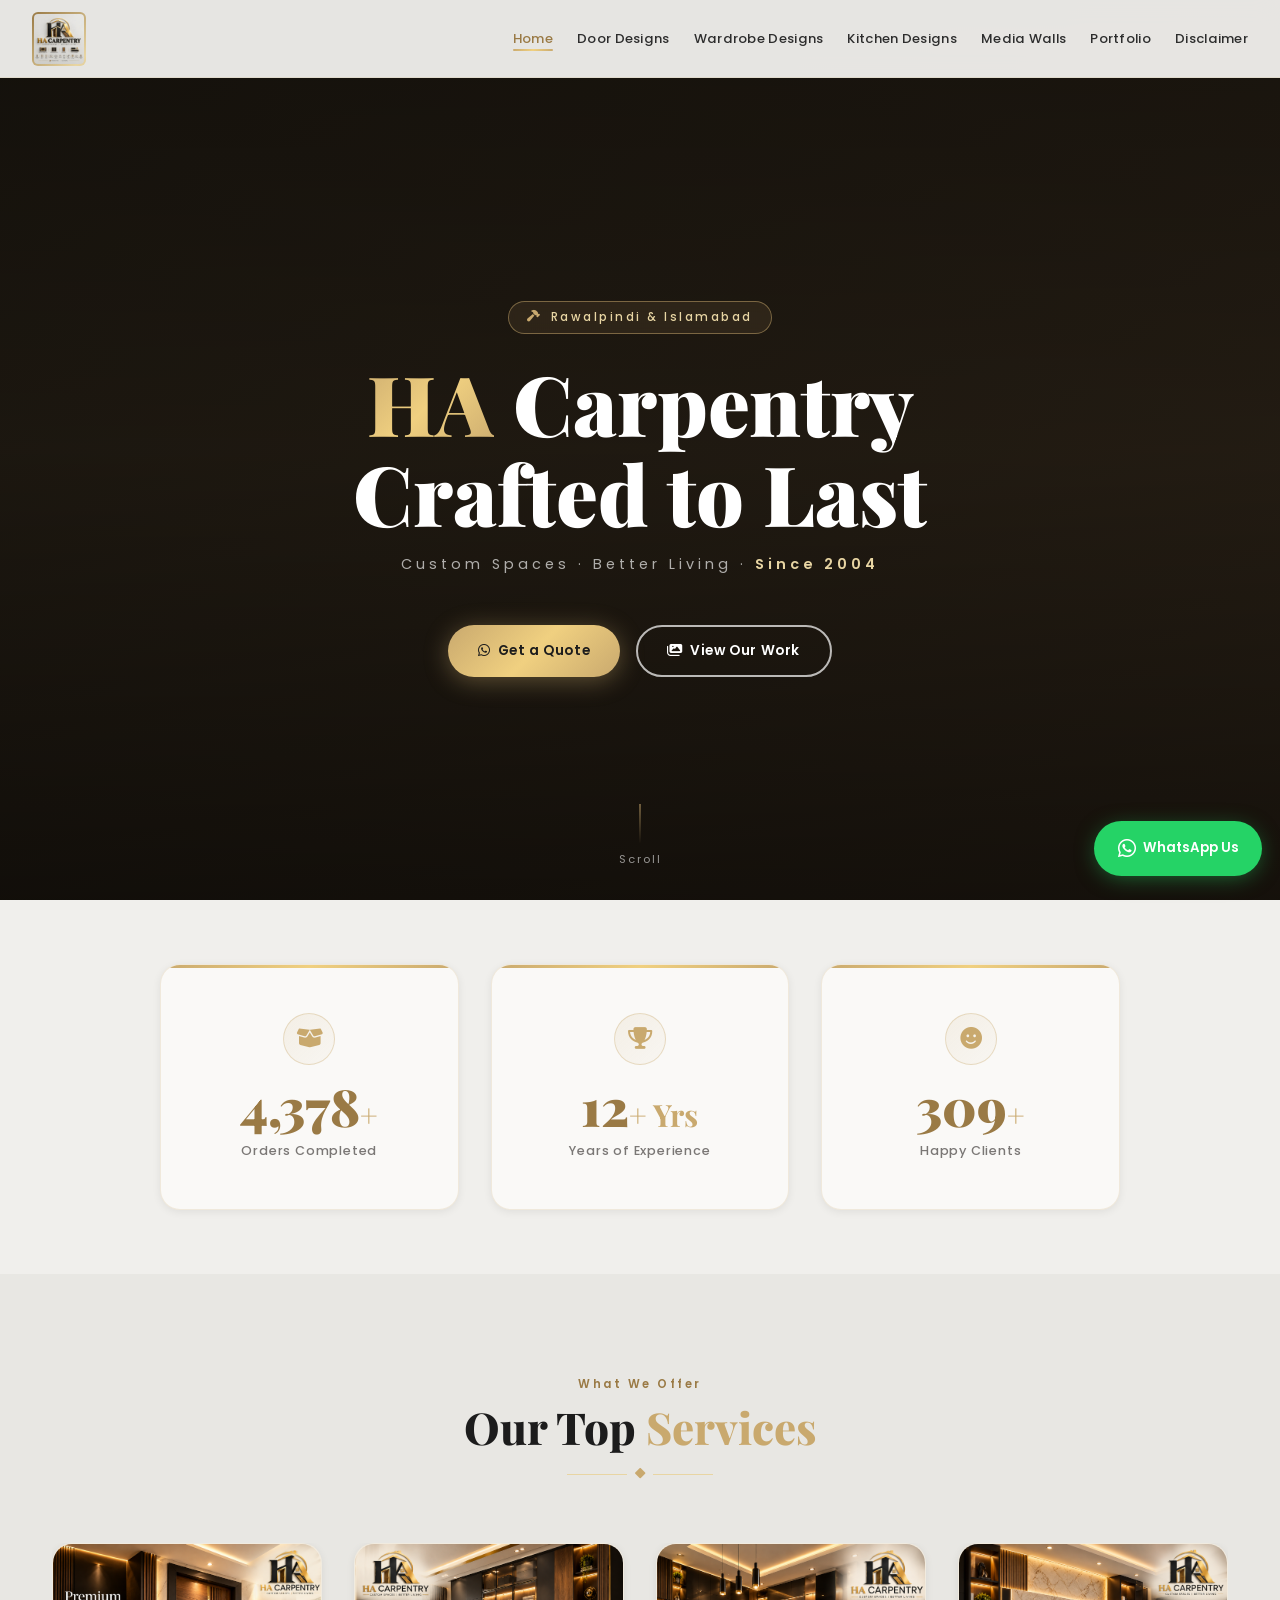
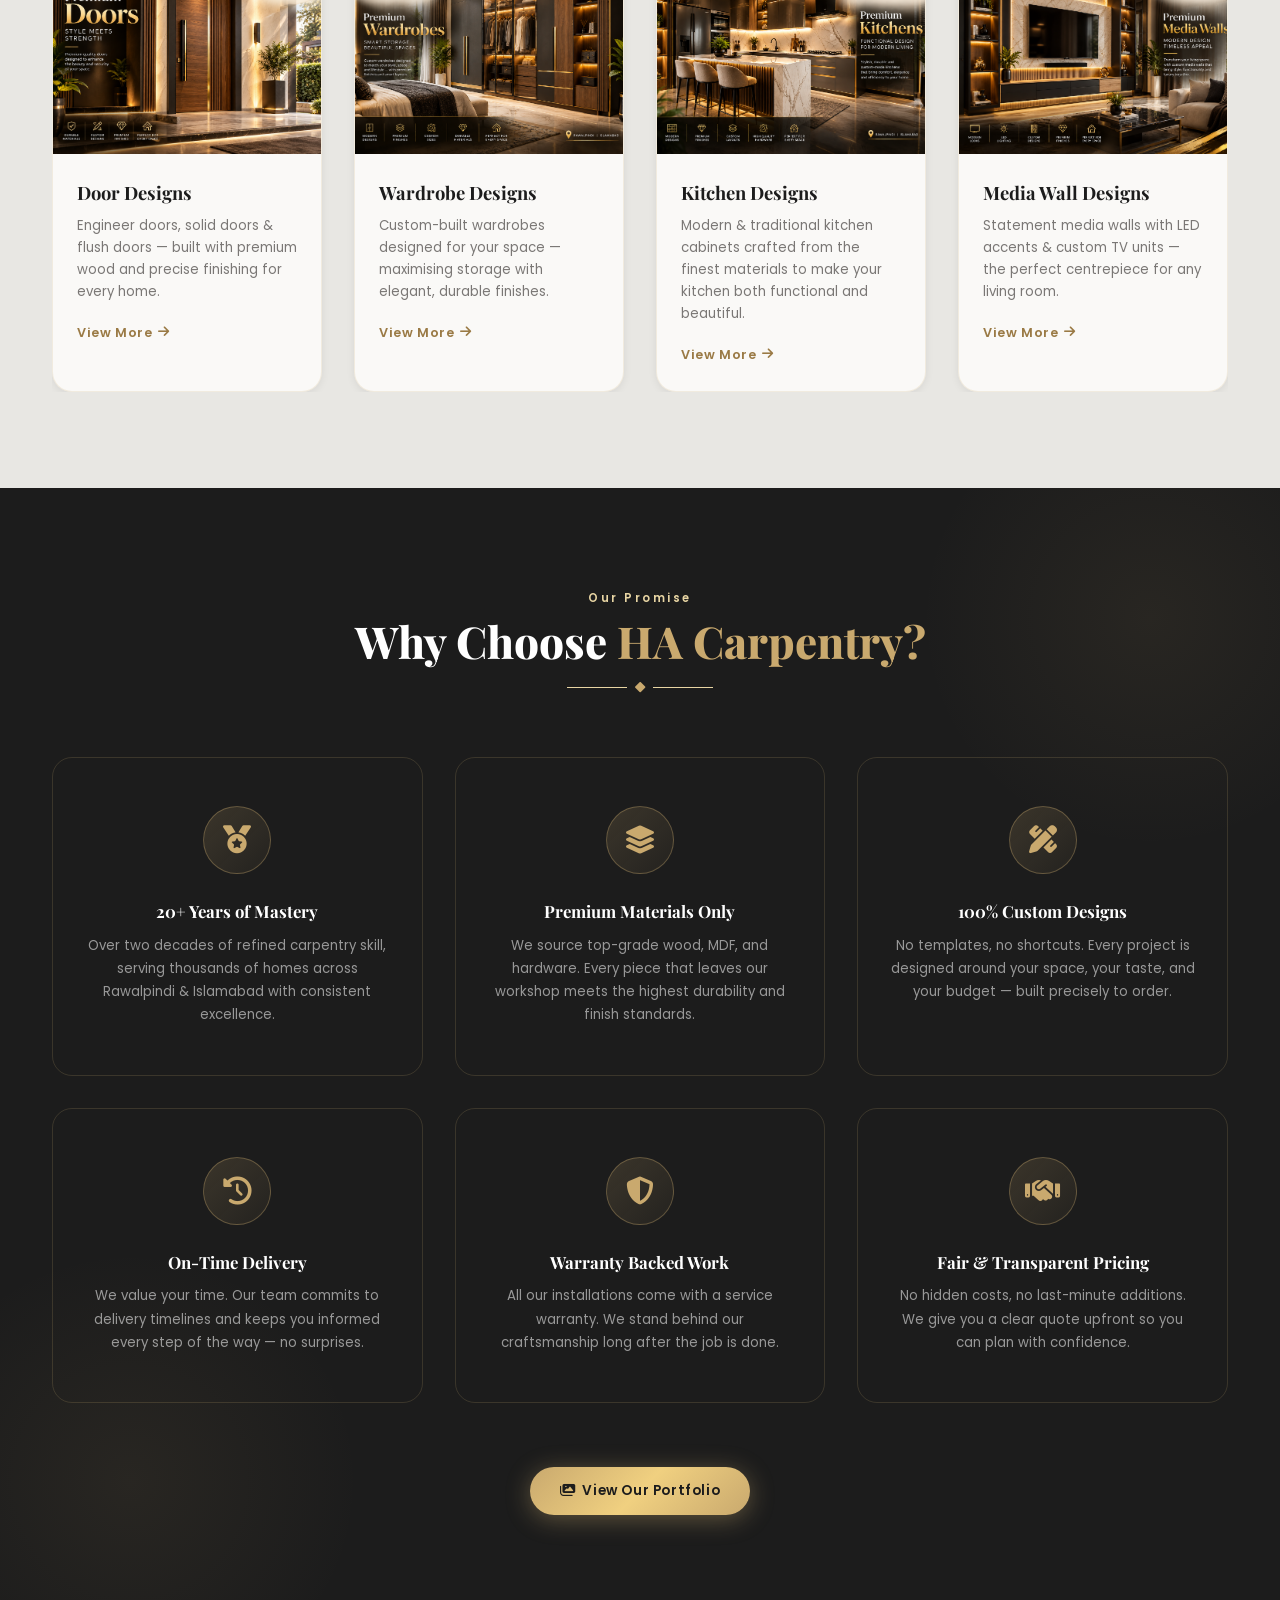
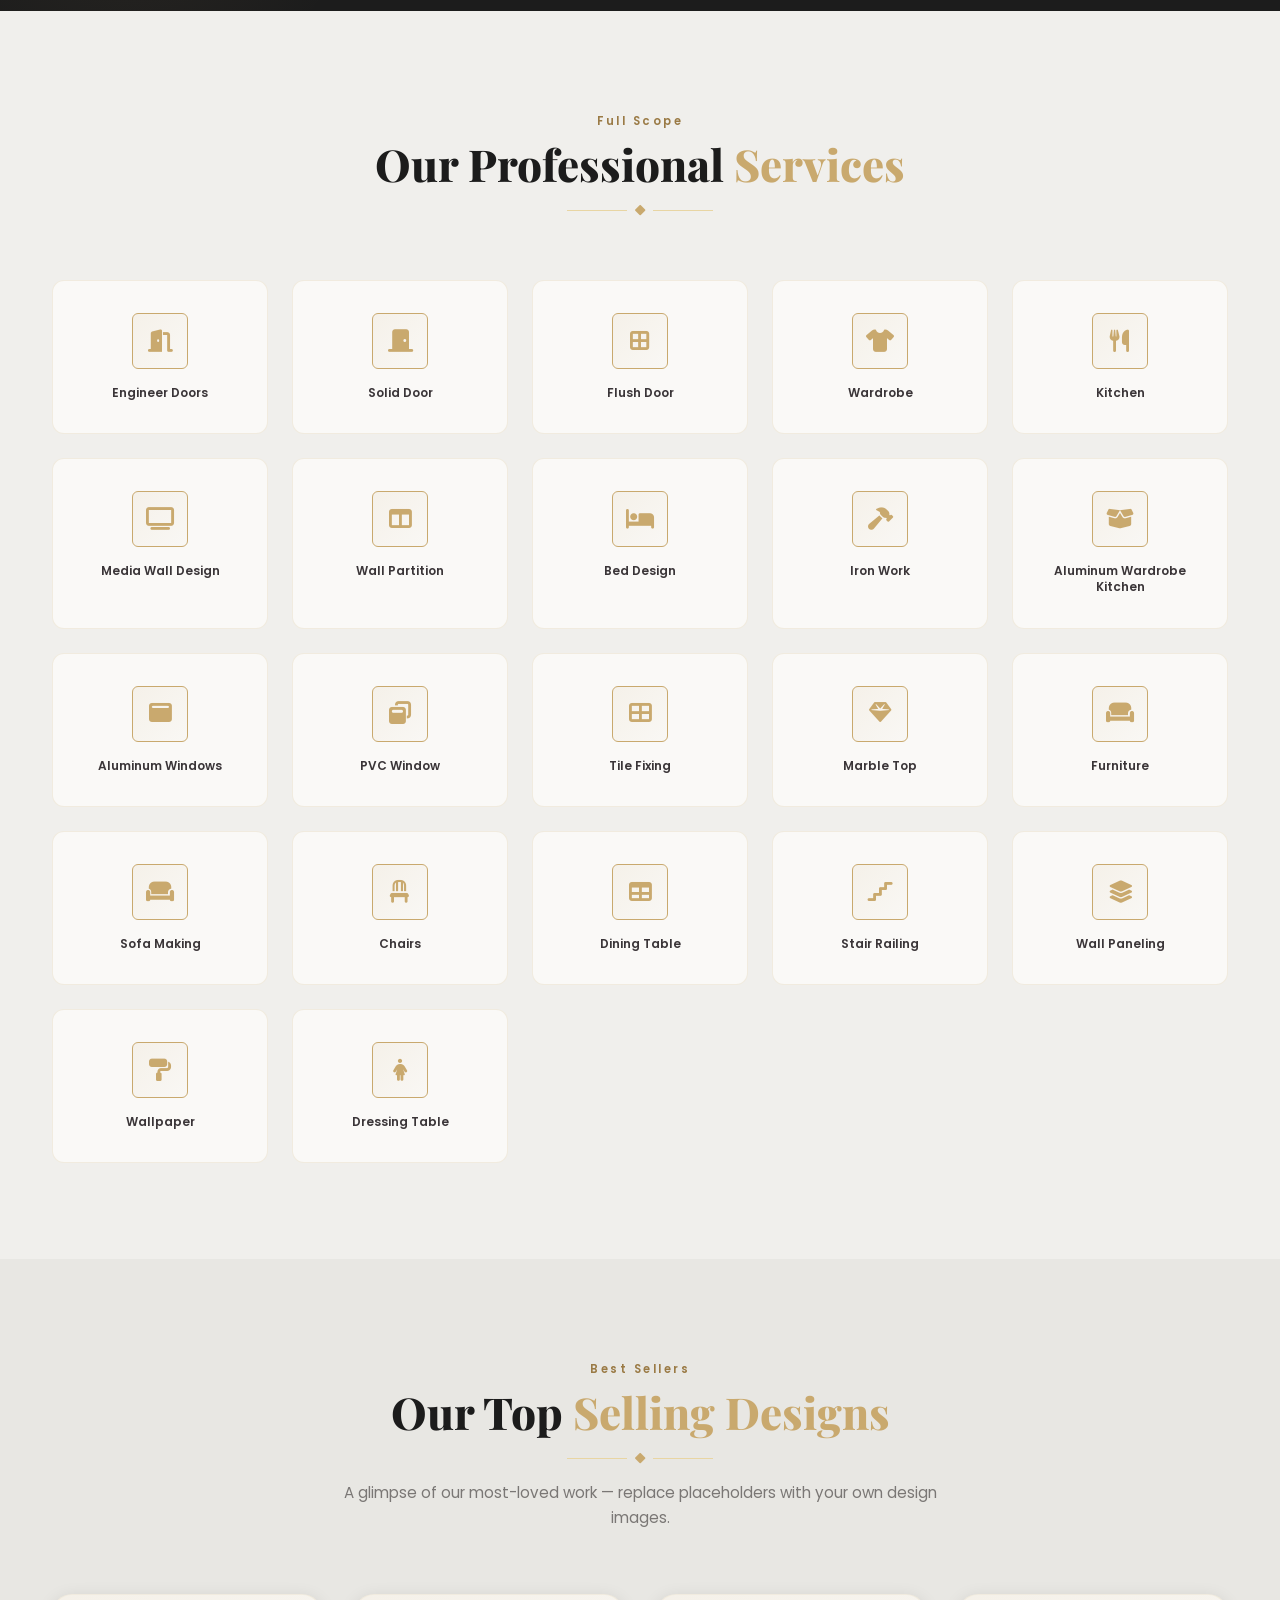
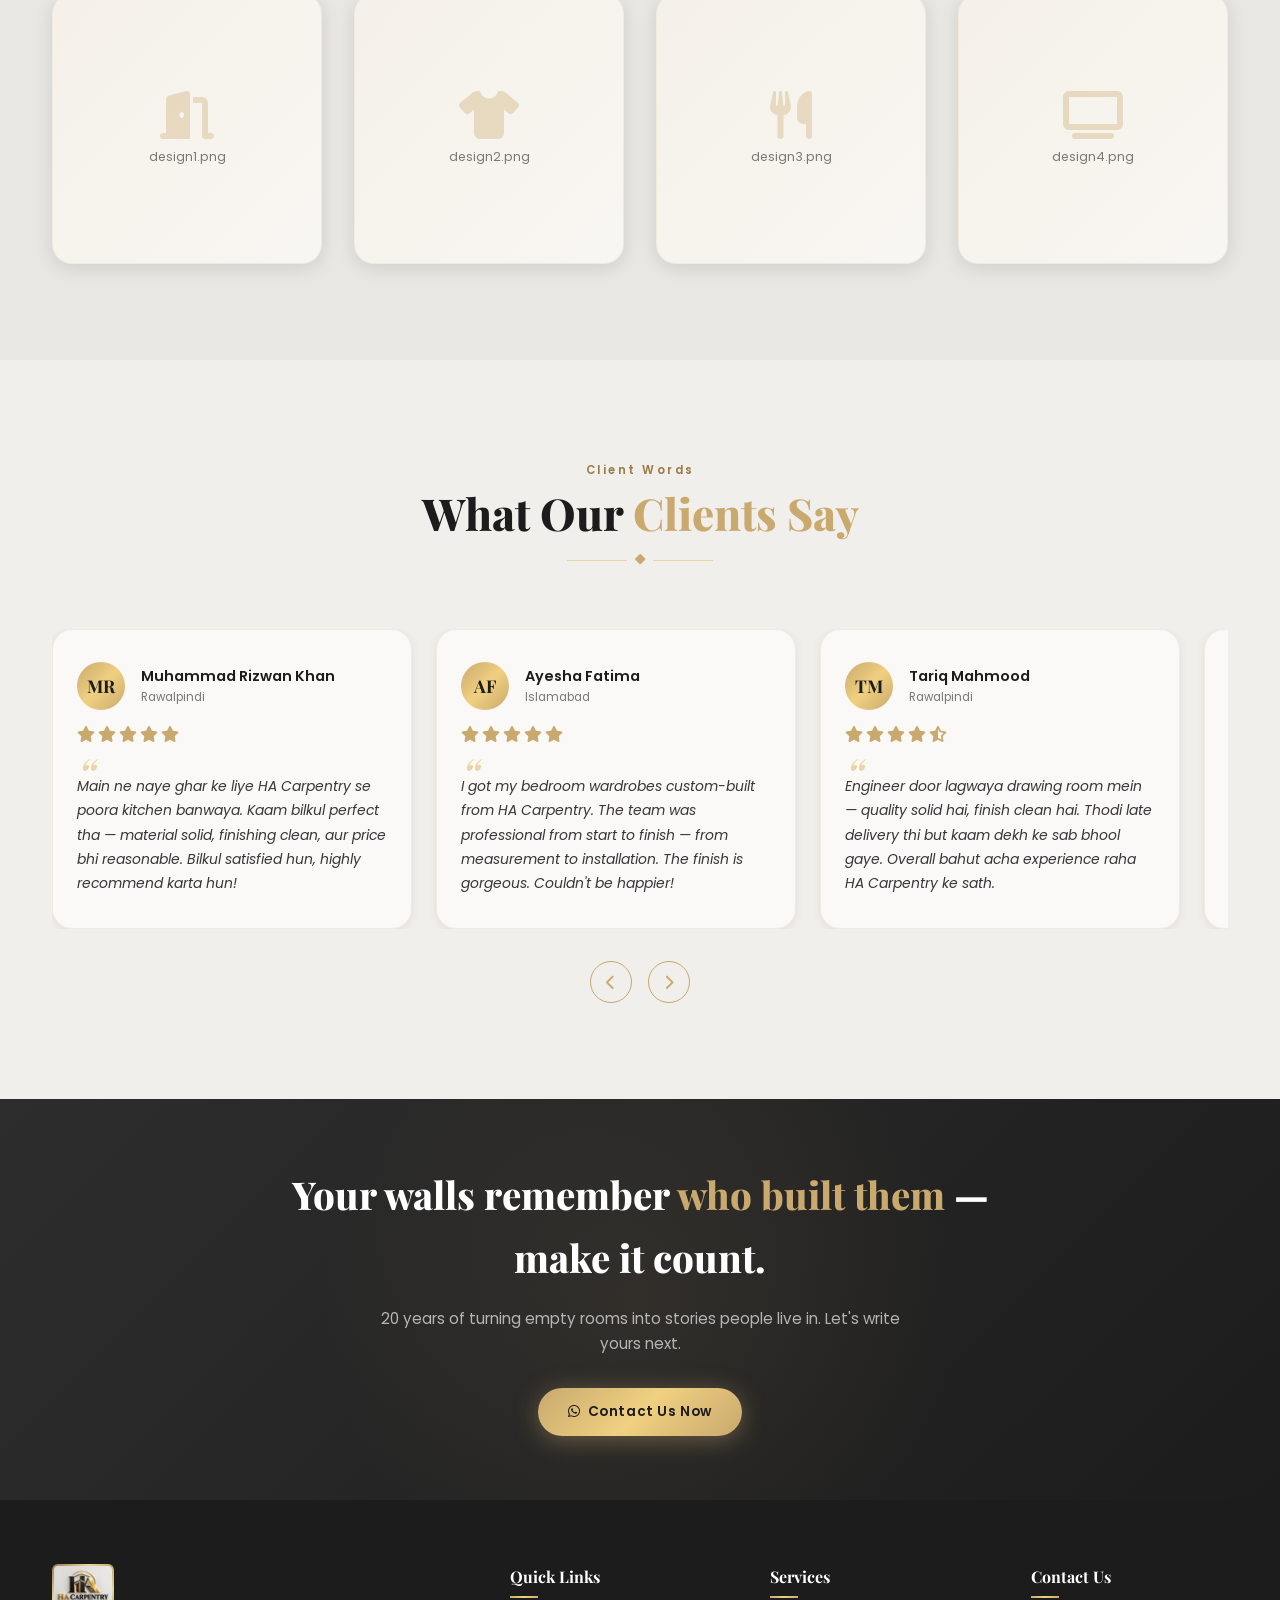
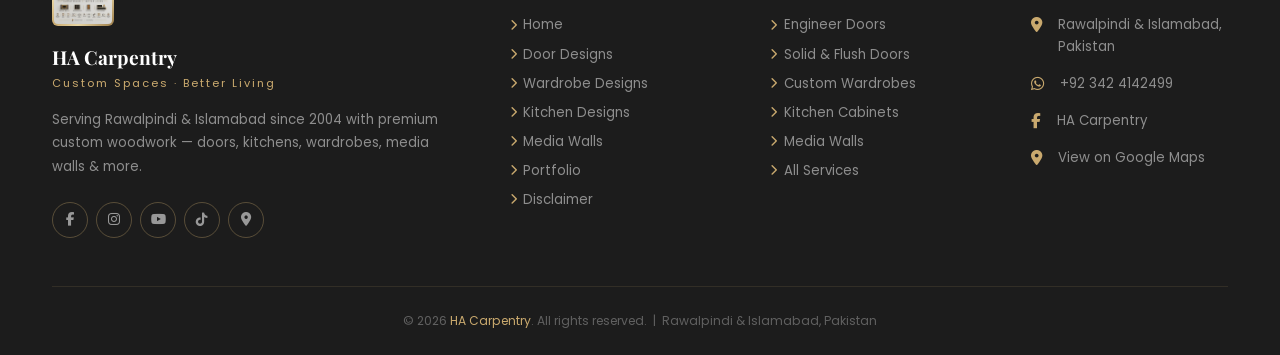
==== commit 487a4e0d: "Update images, alt texts, and review locations Updated image sources and alt texts for various secti" ====
--- a/index.html
+++ b/index.html
@@ -154,7 +154,7 @@
           <!-- Doors -->
           <div class="srv-card">
             <div class="srv-card-img">
-              <img src="door1.png" alt="Door Designs" onerror="this.style.display='none';this.nextElementSibling.style.display='flex'">
+              <img src="card1.png" alt="Door Designs" onerror="this.style.display='none';this.nextElementSibling.style.display='flex'">
               <div class="srv-card-ico" style="display:none"><i class="fa-solid fa-door-open"></i></div>
             </div>
             <div class="srv-card-body">
@@ -167,7 +167,7 @@
           <!-- Wardrobes -->
           <div class="srv-card">
             <div class="srv-card-img">
-              <img src="wardrobe1.png" alt="Wardrobe Designs" onerror="this.style.display='none';this.nextElementSibling.style.display='flex'">
+              <img src="card2.png" alt="Wardrobe Designs" onerror="this.style.display='none';this.nextElementSibling.style.display='flex'">
               <div class="srv-card-ico" style="display:none"><i class="fa-solid fa-shirt"></i></div>
             </div>
             <div class="srv-card-body">
@@ -180,7 +180,7 @@
           <!-- Kitchen -->
           <div class="srv-card">
             <div class="srv-card-img">
-              <img src="kitchen1.png" alt="Kitchen Designs" onerror="this.style.display='none';this.nextElementSibling.style.display='flex'">
+              <img src="card3.png" alt="Kitchen Designs" onerror="this.style.display='none';this.nextElementSibling.style.display='flex'">
               <div class="srv-card-ico" style="display:none"><i class="fa-solid fa-utensils"></i></div>
             </div>
             <div class="srv-card-body">
@@ -193,7 +193,7 @@
           <!-- Media Wall -->
           <div class="srv-card">
             <div class="srv-card-img">
-              <img src="mediawall1.png" alt="Media Wall Designs" onerror="this.style.display='none';this.nextElementSibling.style.display='flex'">
+              <img src="card4.png" alt="Media Wall Designs" onerror="this.style.display='none';this.nextElementSibling.style.display='flex'">
               <div class="srv-card-ico" style="display:none"><i class="fa-solid fa-tv"></i></div>
             </div>
             <div class="srv-card-body">
@@ -402,7 +402,7 @@
           <div class="rev-card">
             <div class="rev-head">
               <div class="rev-av">PS</div>
-              <div><p class="rev-name">Priya Sharma</p><p class="rev-loc">Islamabad</p></div>
+              <div><p class="rev-name">Priya Sharma</p><p class="rev-loc">Gujar Khan</p></div>
             </div>
             <div class="rev-stars"><i class="fas fa-star"></i><i class="fas fa-star"></i><i class="fas fa-star"></i><i class="fas fa-star"></i><i class="fas fa-star"></i></div>
             <p class="rev-text">Absolutely stunning media wall for our living room! The LED paneling and TV unit look incredible together. HA Carpentry understood exactly what we wanted. Our guests always compliment it. Five stars!</p>
@@ -432,7 +432,7 @@
           <div class="rev-card">
             <div class="rev-head">
               <div class="rev-av">IH</div>
-              <div><p class="rev-name">Imran Hussain</p><p class="rev-loc">Rawalpindi</p></div>
+              <div><p class="rev-name">Imran Hussain</p><p class="rev-loc">Kharian</p></div>
             </div>
             <div class="rev-stars"><i class="fas fa-star"></i><i class="fas fa-star"></i><i class="fas fa-star"></i><i class="fas fa-star"></i><i class="fas fa-star e"></i></div>
             <p class="rev-text">Flush door ki quality acha hai, price bhi fair. Customer service bhi responsive thi — queries ka jawab jaldi milta tha. 2 din deri se installation hui but final result dekh ke koi shikayat nahi.</p>
@@ -548,7 +548,7 @@
 
       <!-- Bottom bar -->
       <div class="foot-bottom">
-        <p>&copy; 2024 <a href="index.html">HA Carpentry</a>. All rights reserved. &nbsp;|&nbsp; Rawalpindi &amp; Islamabad, Pakistan</p>
+        <p>&copy; 2026 <a href="index.html">HA Carpentry</a>. All rights reserved. &nbsp;|&nbsp; Rawalpindi &amp; Islamabad, Pakistan</p>
       </div>
     </div>
   </footer>
--- a/style.css
+++ b/style.css
@@ -171,9 +171,11 @@
   100%{background-position:0% 50%}
 }
 .nb-logo-wrap img{
-  width:100%;height:100%;object-fit:contain;
-  border-radius:calc(var(--r-sm) - 1px);
-  background:var(--bg-card);
+  width:100%;height:100%;
+  object-fit:cover;          /* cover fills the box completely */
+  border-radius:4px;
+  background:#fff;
+  display:block;
 }
 
 /* Hamburger */
@@ -615,9 +617,11 @@
   margin-bottom:var(--sp2);
 }
 .foot-logo-wrap img{
-  width:100%;height:100%;object-fit:contain;
-  border-radius:calc(var(--r-sm) - 1px);
-  background:var(--black);
+  width:100%;height:100%;
+  object-fit:cover;
+  border-radius:4px;
+  background:#fff;
+  display:block;
 }
 .foot-bname{
   font-family:var(--ff-head);font-size:1.2rem;
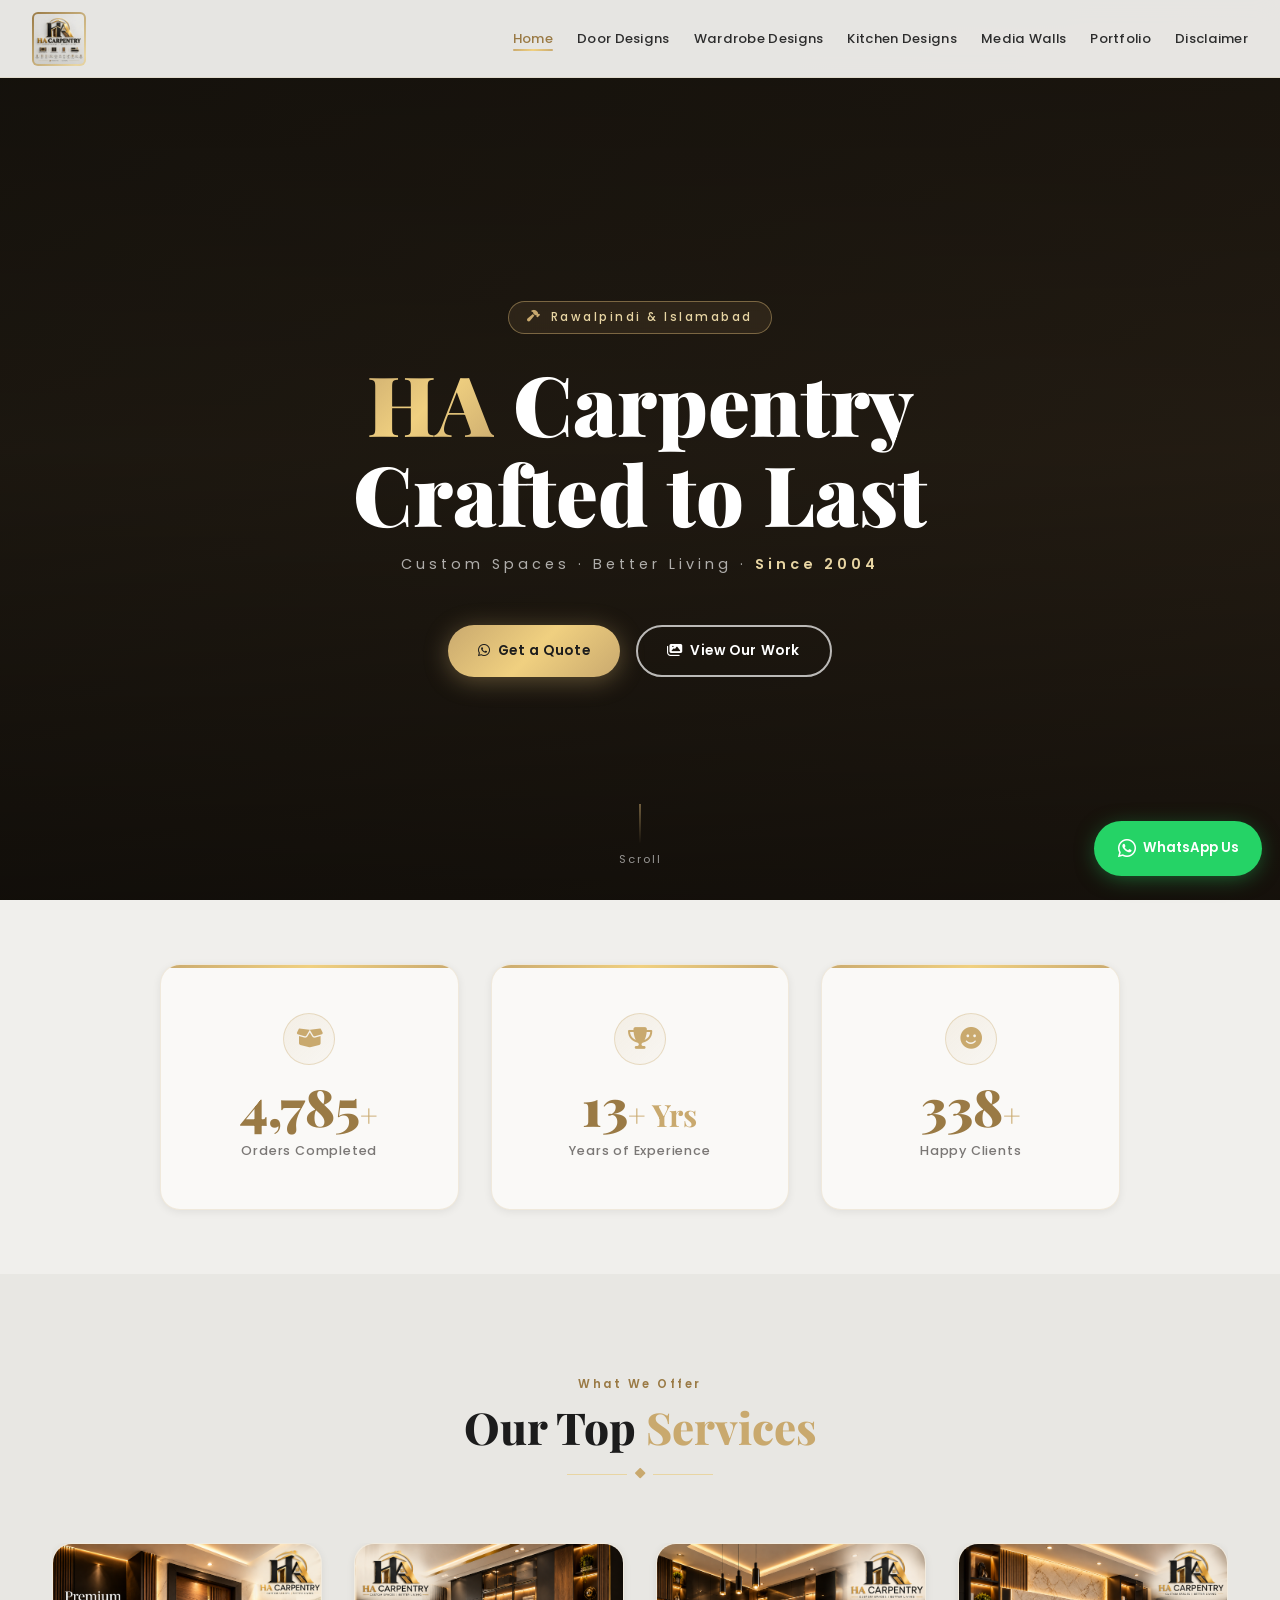
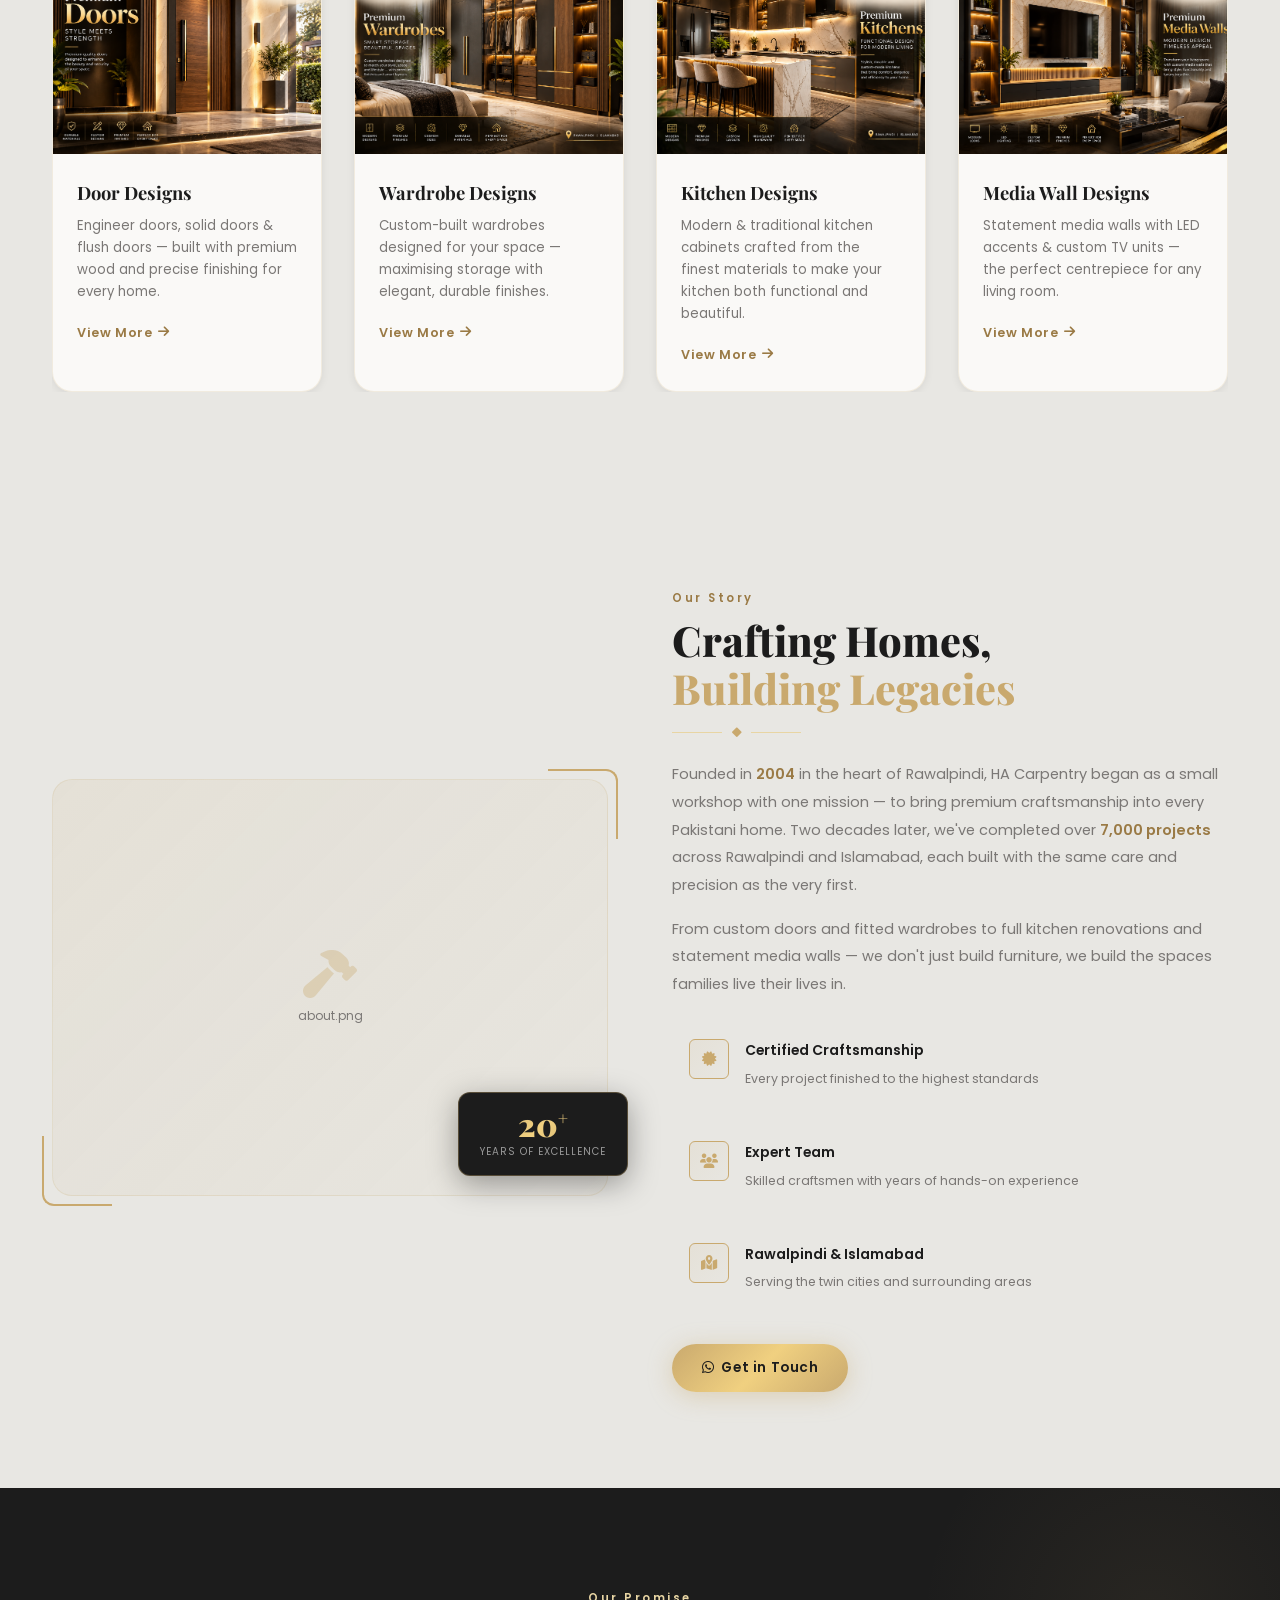
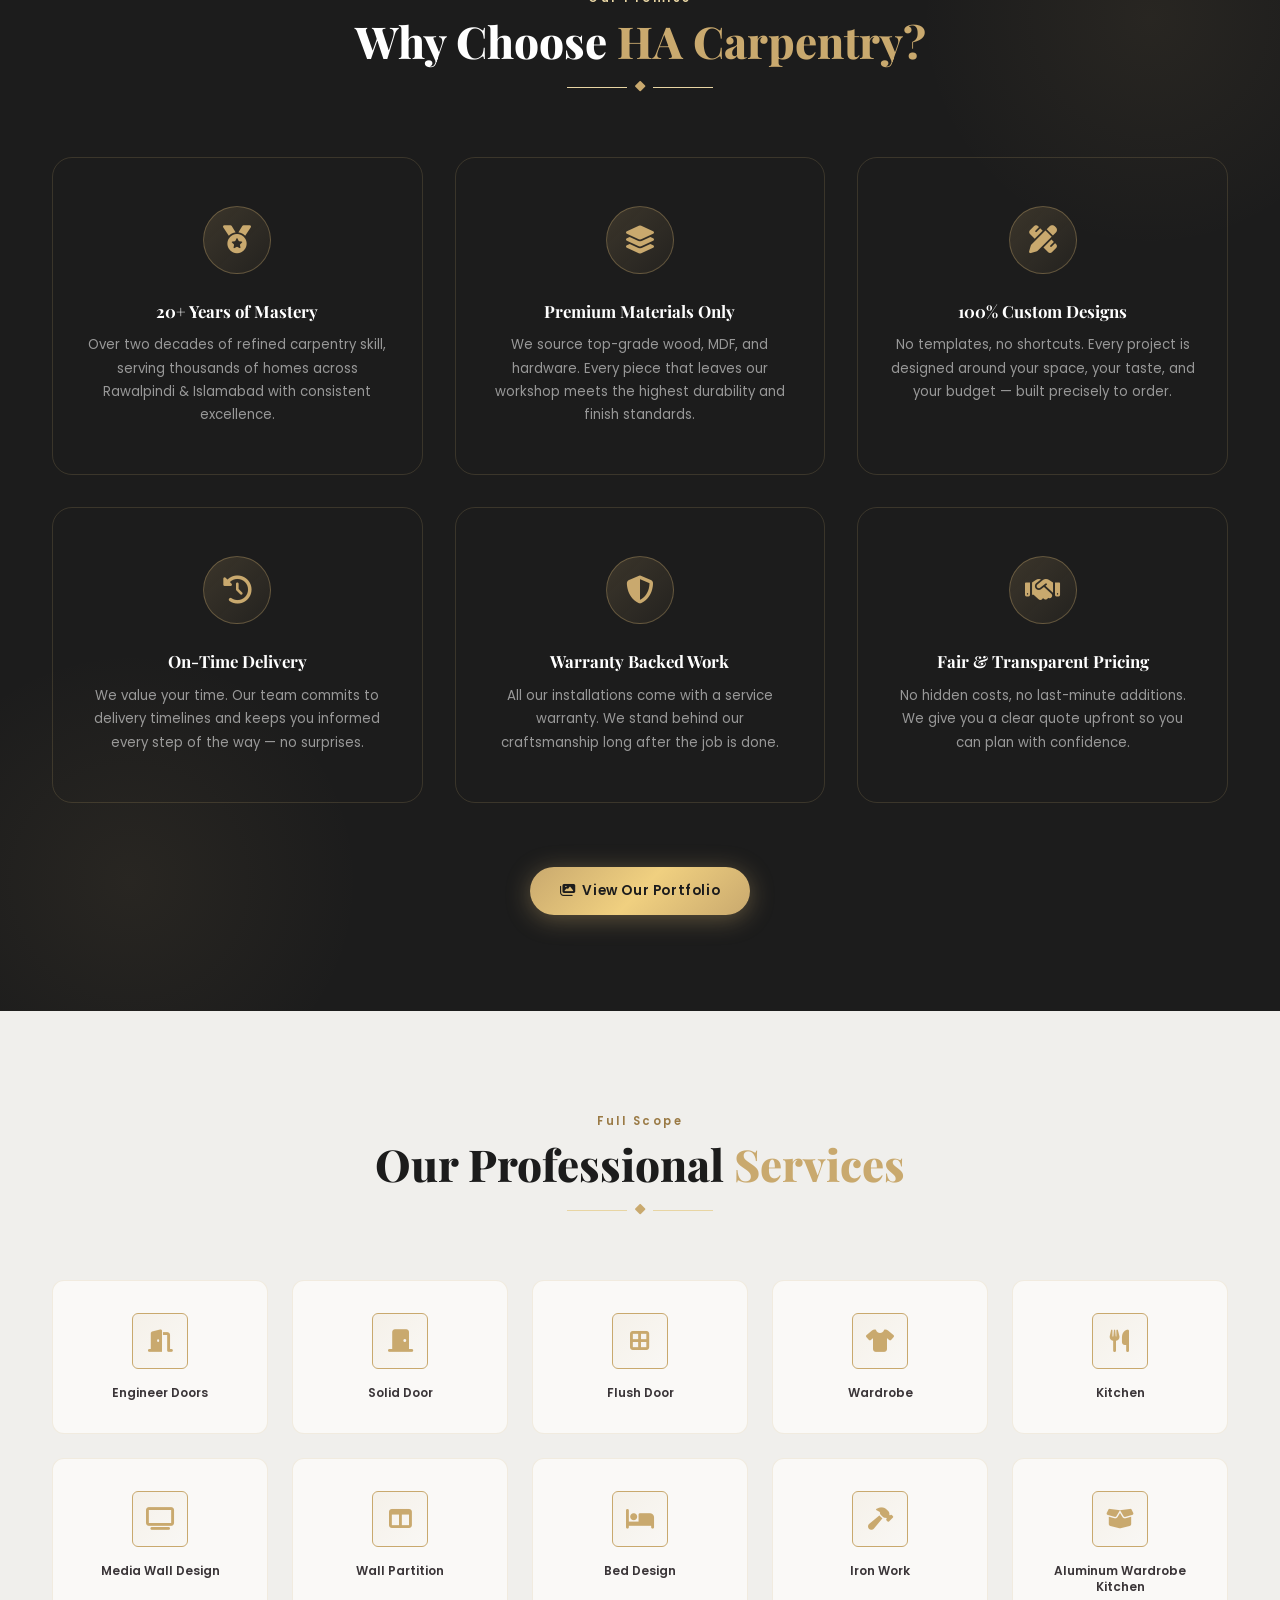
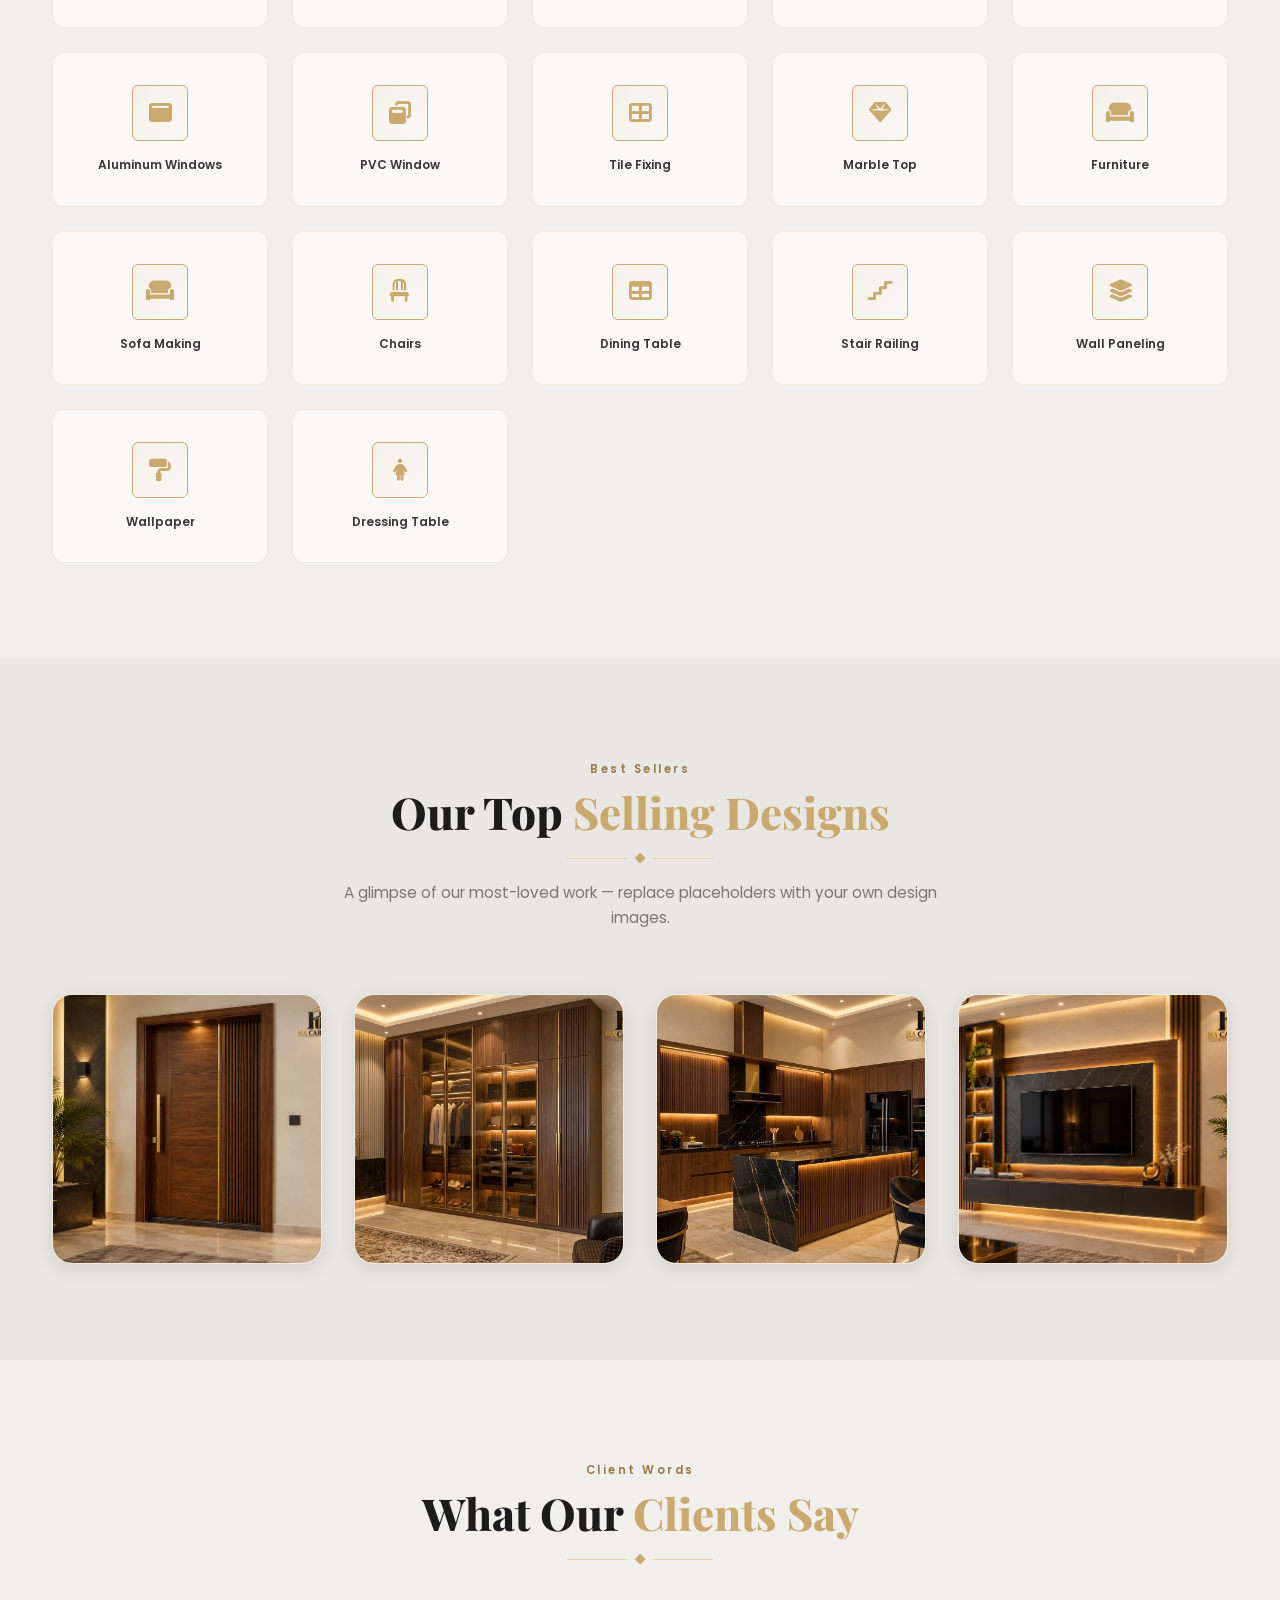
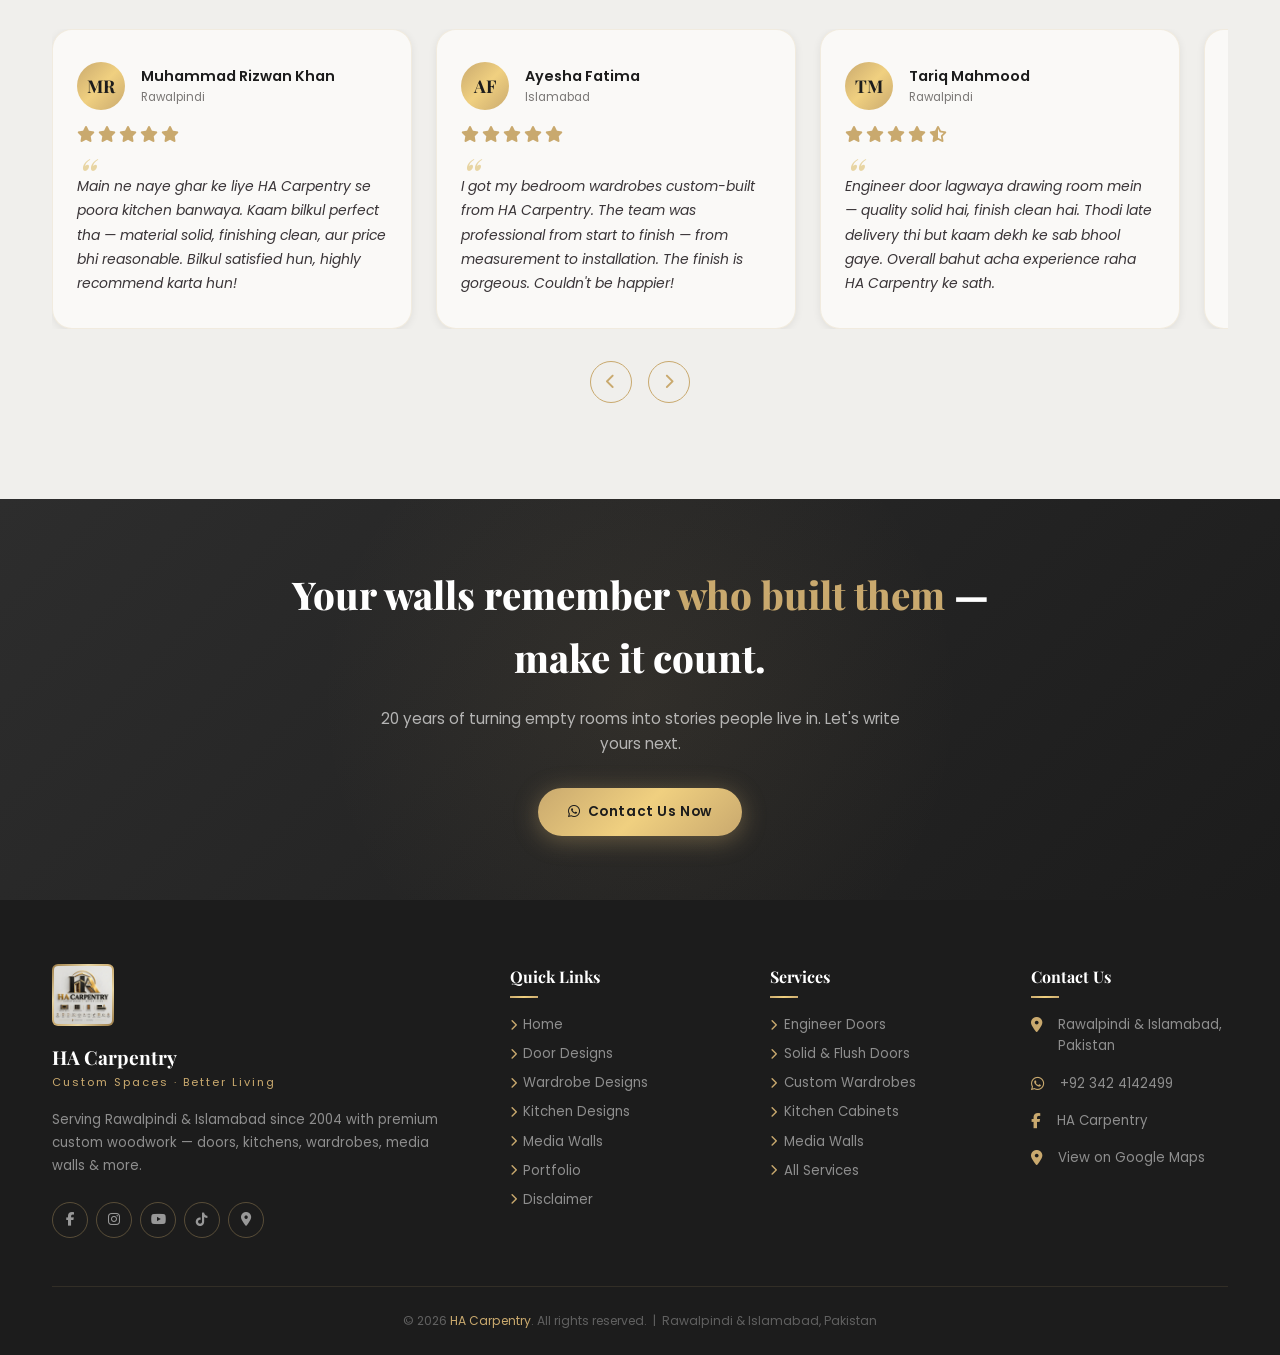
==== commit 260d95ed: "Create About section with company information Added an About section with company details and key po" ====
--- a/index.html
+++ b/index.html
@@ -214,6 +214,95 @@
       </div>
     </div>
   </section>
+
+  <!-- ════════════════════════════════════════════════
+     ABOUT SECTION
+     Paste karo: stats section ke BAAD, services se PEHLE
+════════════════════════════════════════════════ -->
+<section class="about-sec sec" id="about">
+  <div class="container">
+    <div class="about-grid">
+
+      <!-- LEFT: Image -->
+      <div class="about-img-side aos">
+        <div class="about-img-frame">
+          <img src="about.png" alt="HA Carpentry Craftsmen at Work"
+               onerror="this.style.display='none';this.nextElementSibling.style.display='flex'">
+          <div class="about-img-ph" style="display:none">
+            <i class="fa-solid fa-hammer"></i>
+            <span>about.png</span>
+          </div>
+          <!-- Decorative corner lines -->
+          <div class="about-deco-tr"></div>
+          <div class="about-deco-bl"></div>
+          <!-- Floating badge -->
+          <div class="about-badge">
+            <span class="ab-num">20<sup>+</sup></span>
+            <span class="ab-lbl">Years of Excellence</span>
+          </div>
+        </div>
+      </div>
+
+      <!-- RIGHT: Content -->
+      <div class="about-content aos d2">
+        <p class="sh-tag">Our Story</p>
+        <h2 class="about-title">
+          Crafting Homes,<br><span>Building Legacies</span>
+        </h2>
+        <div class="about-divider">
+          <div class="about-divider-line"></div>
+          <i class="fa-solid fa-diamond"></i>
+          <div class="about-divider-line"></div>
+        </div>
+
+        <p class="about-desc">
+          Founded in <strong>2004</strong> in the heart of Rawalpindi, HA Carpentry
+          began as a small workshop with one mission — to bring premium craftsmanship
+          into every Pakistani home. Two decades later, we've completed over
+          <strong>7,000 projects</strong> across Rawalpindi and Islamabad, each built
+          with the same care and precision as the very first.
+        </p>
+        <p class="about-desc">
+          From custom doors and fitted wardrobes to full kitchen renovations and
+          statement media walls — we don't just build furniture, we build the spaces
+          families live their lives in.
+        </p>
+
+        <!-- Key Points -->
+        <ul class="about-points">
+          <li class="about-point">
+            <div class="ap-ico"><i class="fa-solid fa-certificate"></i></div>
+            <div class="ap-text">
+              <strong>Certified Craftsmanship</strong>
+              <span>Every project finished to the highest standards</span>
+            </div>
+          </li>
+          <li class="about-point">
+            <div class="ap-ico"><i class="fa-solid fa-users"></i></div>
+            <div class="ap-text">
+              <strong>Expert Team</strong>
+              <span>Skilled craftsmen with years of hands-on experience</span>
+            </div>
+          </li>
+          <li class="about-point">
+            <div class="ap-ico"><i class="fa-solid fa-map-location-dot"></i></div>
+            <div class="ap-text">
+              <strong>Rawalpindi &amp; Islamabad</strong>
+              <span>Serving the twin cities and surrounding areas</span>
+            </div>
+          </li>
+        </ul>
+
+        <a href="https://wa.me/923424142499?text=Hi!%20I%20want%20to%20know%20more%20about%20HA%20Carpentry."
+           target="_blank" class="btn btn-gold" style="margin-top:2rem">
+          <i class="fab fa-whatsapp"></i> Get in Touch
+        </a>
+      </div>
+
+    </div>
+  </div>
+</section>
+<!-- ════ END ABOUT SECTION ════ -->
 
   <!-- ════════════════════════════════════════════════
        WHY CHOOSE US (Black bg)
--- a/style.css
+++ b/style.css
@@ -933,3 +933,196 @@
   .port-masonry{columns:1}
   .rev-card{min-width:calc(100vw - var(--sp4))}
 }
+
+
+/* ============================================================
+   ABOUT SECTION — Append to end of style.css
+   ============================================================ */
+
+.about-sec { background: var(--bg-alt); }
+
+/* Two-column grid */
+.about-grid {
+  display: grid;
+  grid-template-columns: 1fr 1fr;
+  gap: var(--sp6);
+  align-items: center;
+}
+
+/* ── Image Side ── */
+.about-img-side { position: relative; }
+
+.about-img-frame {
+  position: relative;
+  border-radius: var(--r-lg);
+  overflow: visible;
+}
+
+.about-img-frame > img {
+  width: 100%;
+  aspect-ratio: 4/3;
+  object-fit: cover;
+  border-radius: var(--r-lg);
+  display: block;
+  box-shadow: var(--shd-lg);
+}
+
+/* Placeholder when about.png missing */
+.about-img-ph {
+  width: 100%;
+  aspect-ratio: 4/3;
+  background: linear-gradient(135deg, rgba(201,169,110,.1), rgba(201,169,110,.03));
+  border: 1px solid rgba(201,169,110,.18);
+  border-radius: var(--r-lg);
+  display: flex;
+  flex-direction: column;
+  align-items: center;
+  justify-content: center;
+  gap: .5rem;
+  font-size: 3rem;
+  color: rgba(201,169,110,.35);
+}
+.about-img-ph span { font-size: .75rem; color: var(--muted); }
+
+/* Decorative gold corner accents */
+.about-deco-tr {
+  position: absolute;
+  top: -10px; right: -10px;
+  width: 70px; height: 70px;
+  border-top: 2.5px solid var(--gold);
+  border-right: 2.5px solid var(--gold);
+  border-radius: 0 var(--r-md) 0 0;
+  pointer-events: none;
+}
+.about-deco-bl {
+  position: absolute;
+  bottom: -10px; left: -10px;
+  width: 70px; height: 70px;
+  border-bottom: 2.5px solid var(--gold);
+  border-left: 2.5px solid var(--gold);
+  border-radius: 0 0 0 var(--r-md);
+  pointer-events: none;
+}
+
+/* Floating experience badge on image */
+.about-badge {
+  position: absolute;
+  bottom: 20px; right: -20px;
+  background: var(--black);
+  border: 1px solid rgba(201,169,110,.35);
+  border-radius: var(--r-md);
+  padding: .9rem 1.3rem;
+  text-align: center;
+  box-shadow: 0 8px 30px rgba(0,0,0,.35);
+  min-width: 110px;
+}
+.ab-num {
+  display: block;
+  font-family: var(--ff-head);
+  font-size: 2rem;
+  font-weight: 900;
+  background: var(--grad-gold-s);
+  -webkit-background-clip: text;
+  -webkit-text-fill-color: transparent;
+  background-clip: text;
+  line-height: 1;
+}
+.ab-num sup { font-size: 1.1rem; }
+.ab-lbl {
+  display: block;
+  font-size: .63rem;
+  color: rgba(255,255,255,.55);
+  letter-spacing: 1px;
+  text-transform: uppercase;
+  margin-top: .3rem;
+}
+
+/* ── Content Side ── */
+.about-title {
+  font-family: var(--ff-head);
+  font-size: clamp(1.7rem, 3.5vw, 2.6rem);
+  font-weight: 800;
+  color: var(--black);
+  line-height: 1.15;
+  margin-bottom: var(--sp2);
+}
+.about-title span { color: var(--gold); }
+
+.about-divider {
+  display: flex;
+  align-items: center;
+  gap: .6rem;
+  margin-bottom: var(--sp3);
+}
+.about-divider-line {
+  width: 50px; height: 1px;
+  background: var(--gold-lt);
+}
+.about-divider i { font-size: .6rem; color: var(--gold); }
+
+.about-desc {
+  font-size: .91rem;
+  color: var(--muted);
+  line-height: 1.9;
+  margin-bottom: var(--sp2);
+}
+.about-desc strong { color: var(--gold-dk); font-weight: 600; }
+
+/* Key points */
+.about-points {
+  margin-top: var(--sp3);
+  display: flex;
+  flex-direction: column;
+  gap: var(--sp2);
+}
+.about-point {
+  display: flex;
+  align-items: flex-start;
+  gap: var(--sp2);
+  padding: var(--sp2);
+  border-radius: var(--r-md);
+  border: 1px solid transparent;
+  transition: var(--tr);
+}
+.about-point:hover {
+  border-color: rgba(201,169,110,.2);
+  background: var(--bg-card);
+}
+.ap-ico {
+  width: 40px; height: 40px;
+  flex-shrink: 0;
+  border-radius: var(--r-sm);
+  border: 1.5px solid var(--gold);
+  background: linear-gradient(135deg,rgba(201,169,110,.1),rgba(201,169,110,.02));
+  display: flex;
+  align-items: center;
+  justify-content: center;
+  font-size: .9rem;
+  color: var(--gold);
+  transition: var(--tr);
+}
+.about-point:hover .ap-ico {
+  background: var(--gold);
+  color: var(--black);
+  box-shadow: 0 0 12px rgba(201,169,110,.4);
+}
+.ap-text strong {
+  display: block;
+  font-size: .87rem;
+  font-weight: 600;
+  color: var(--black);
+  margin-bottom: .15rem;
+}
+.ap-text span {
+  font-size: .78rem;
+  color: var(--muted);
+  line-height: 1.5;
+}
+
+/* ── Responsive ── */
+@media (max-width: 900px) {
+  .about-grid { grid-template-columns: 1fr; }
+  .about-badge { right: 12px; bottom: 12px; }
+  .about-deco-tr, .about-deco-bl { display: none; }
+  .about-title { font-size: 1.7rem; }
+     }
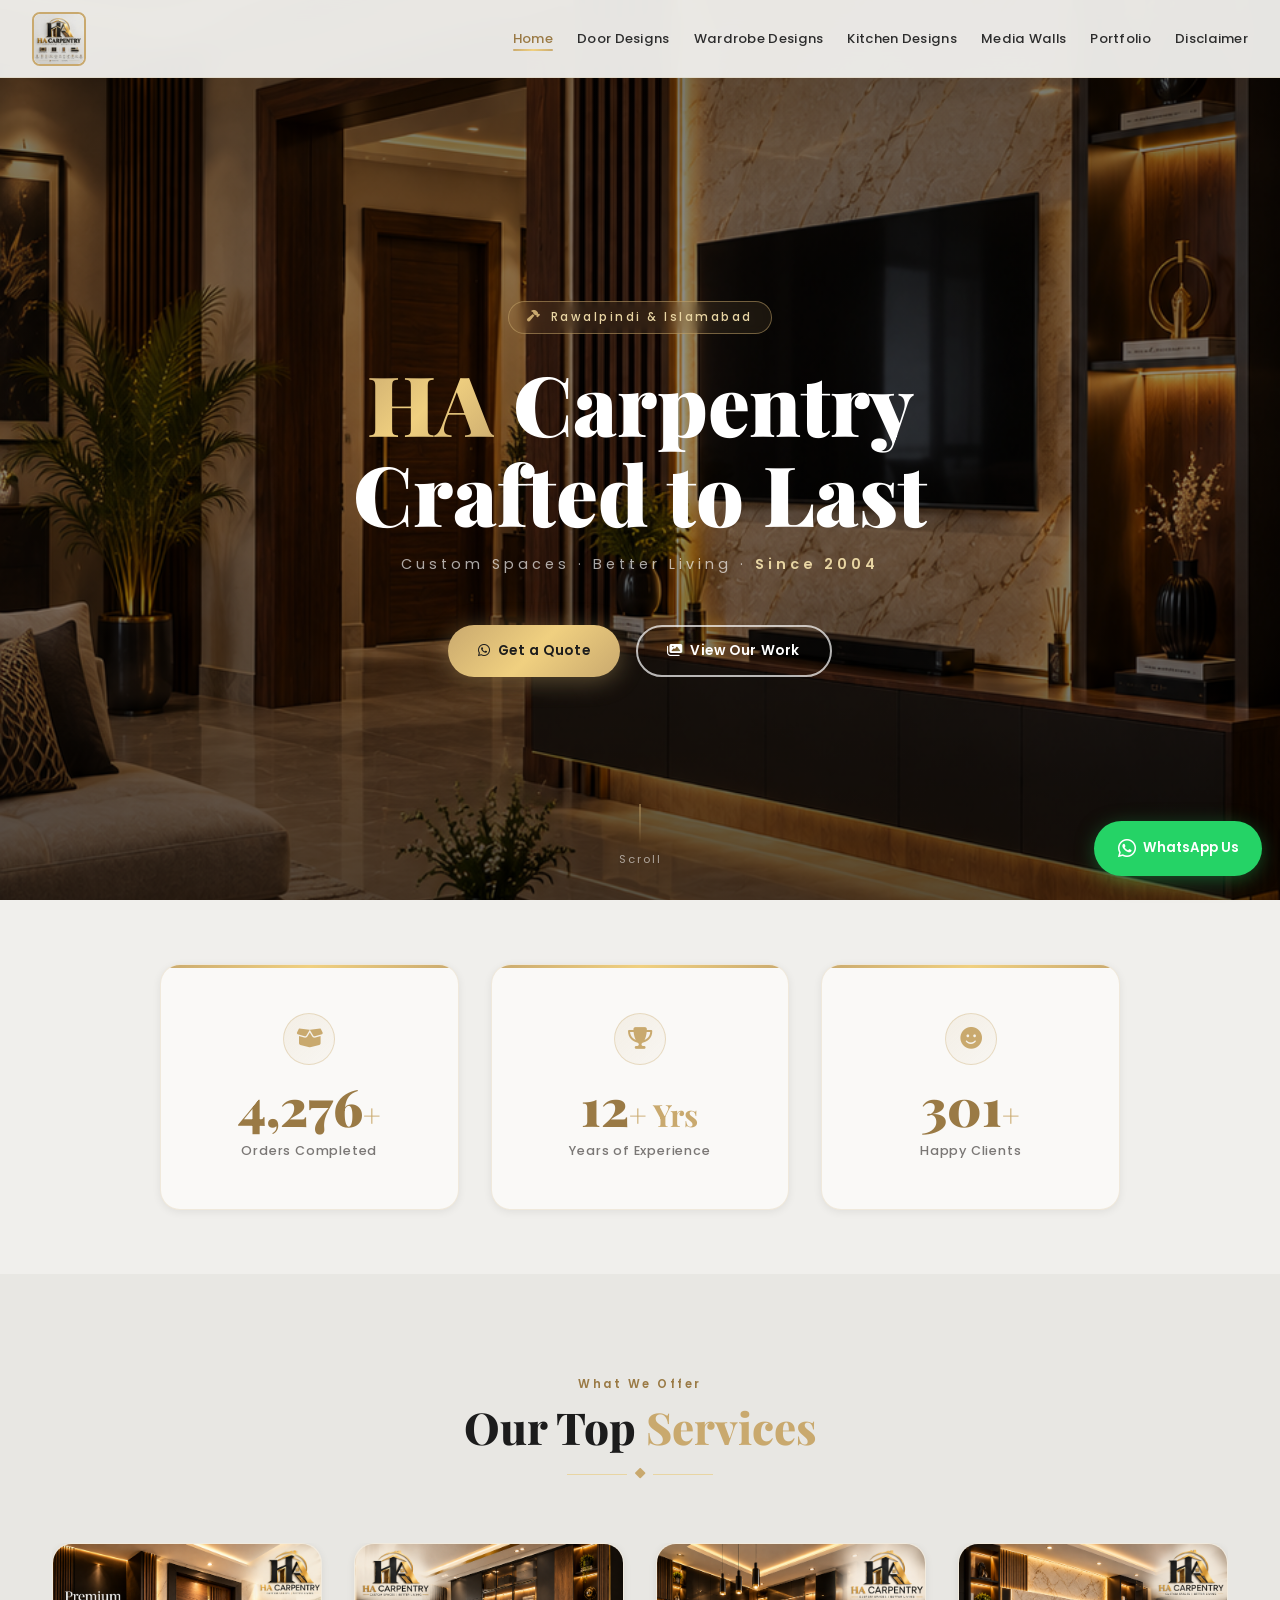
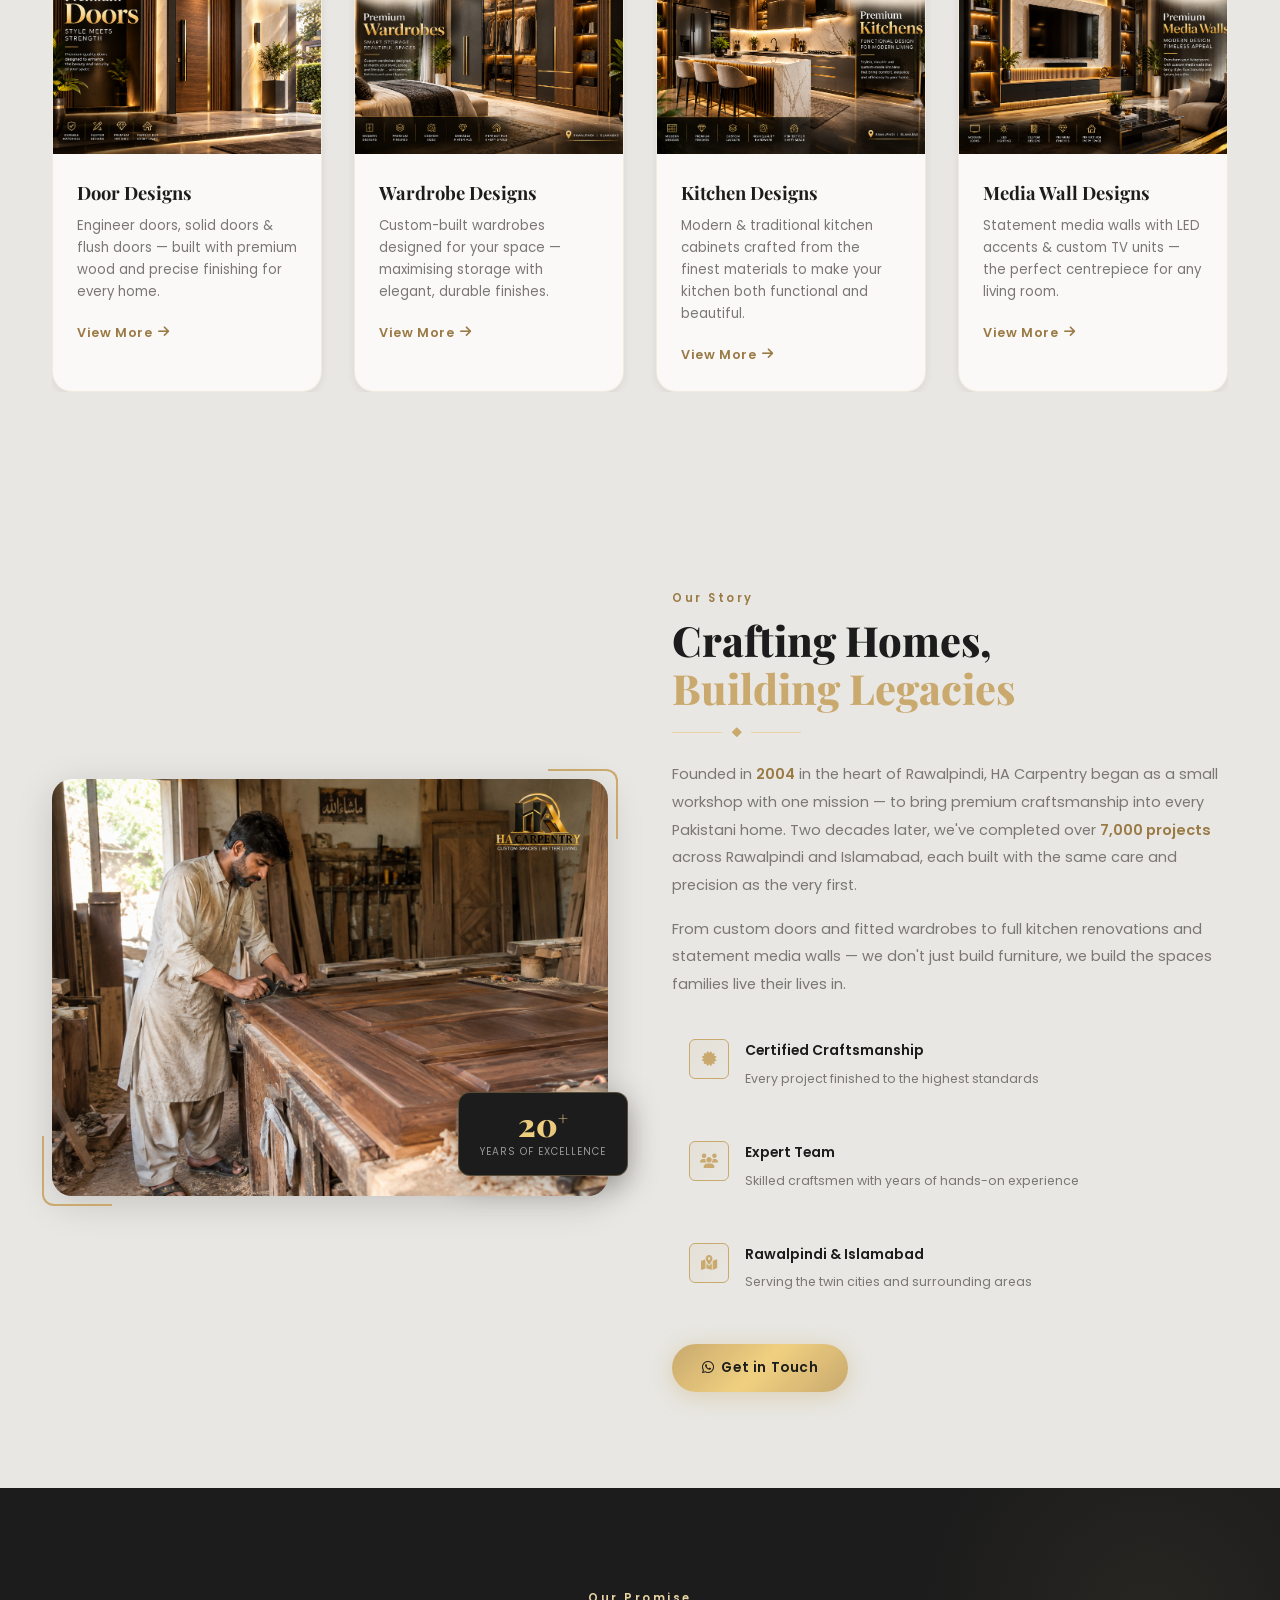
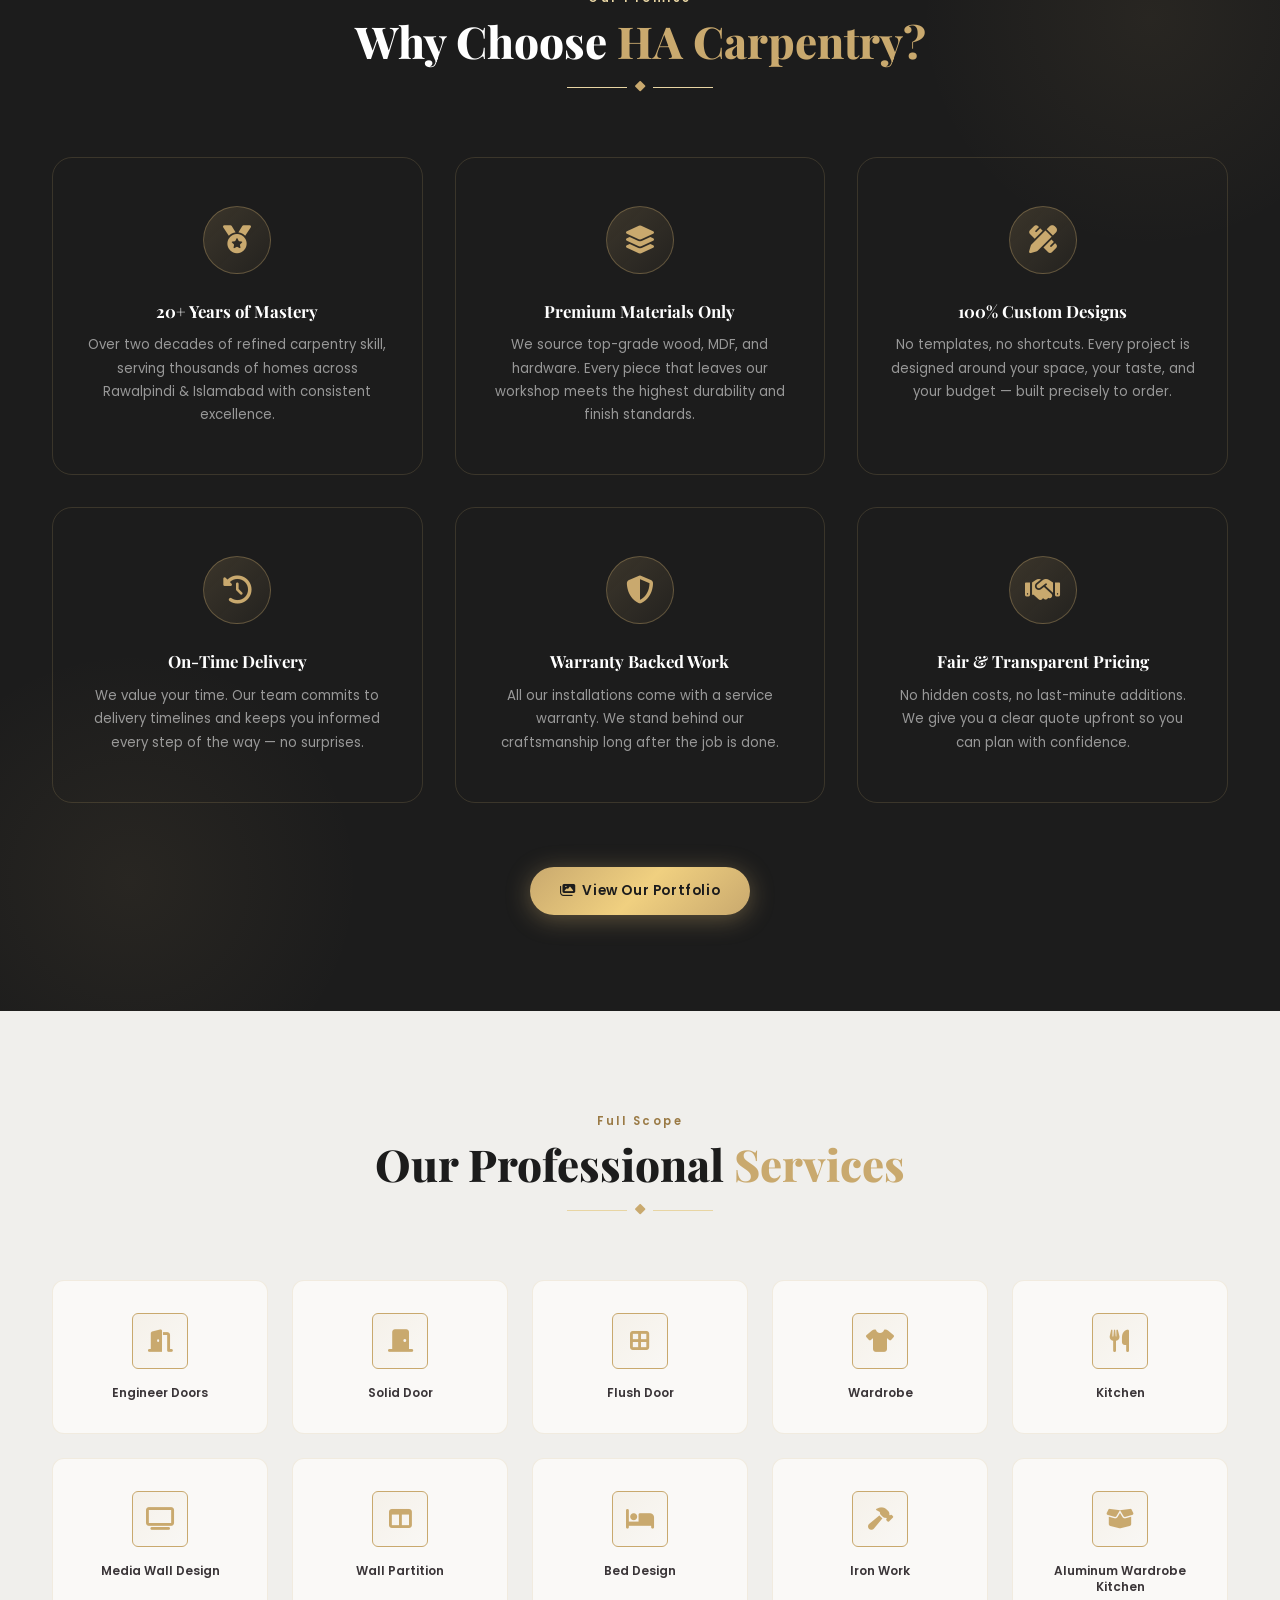
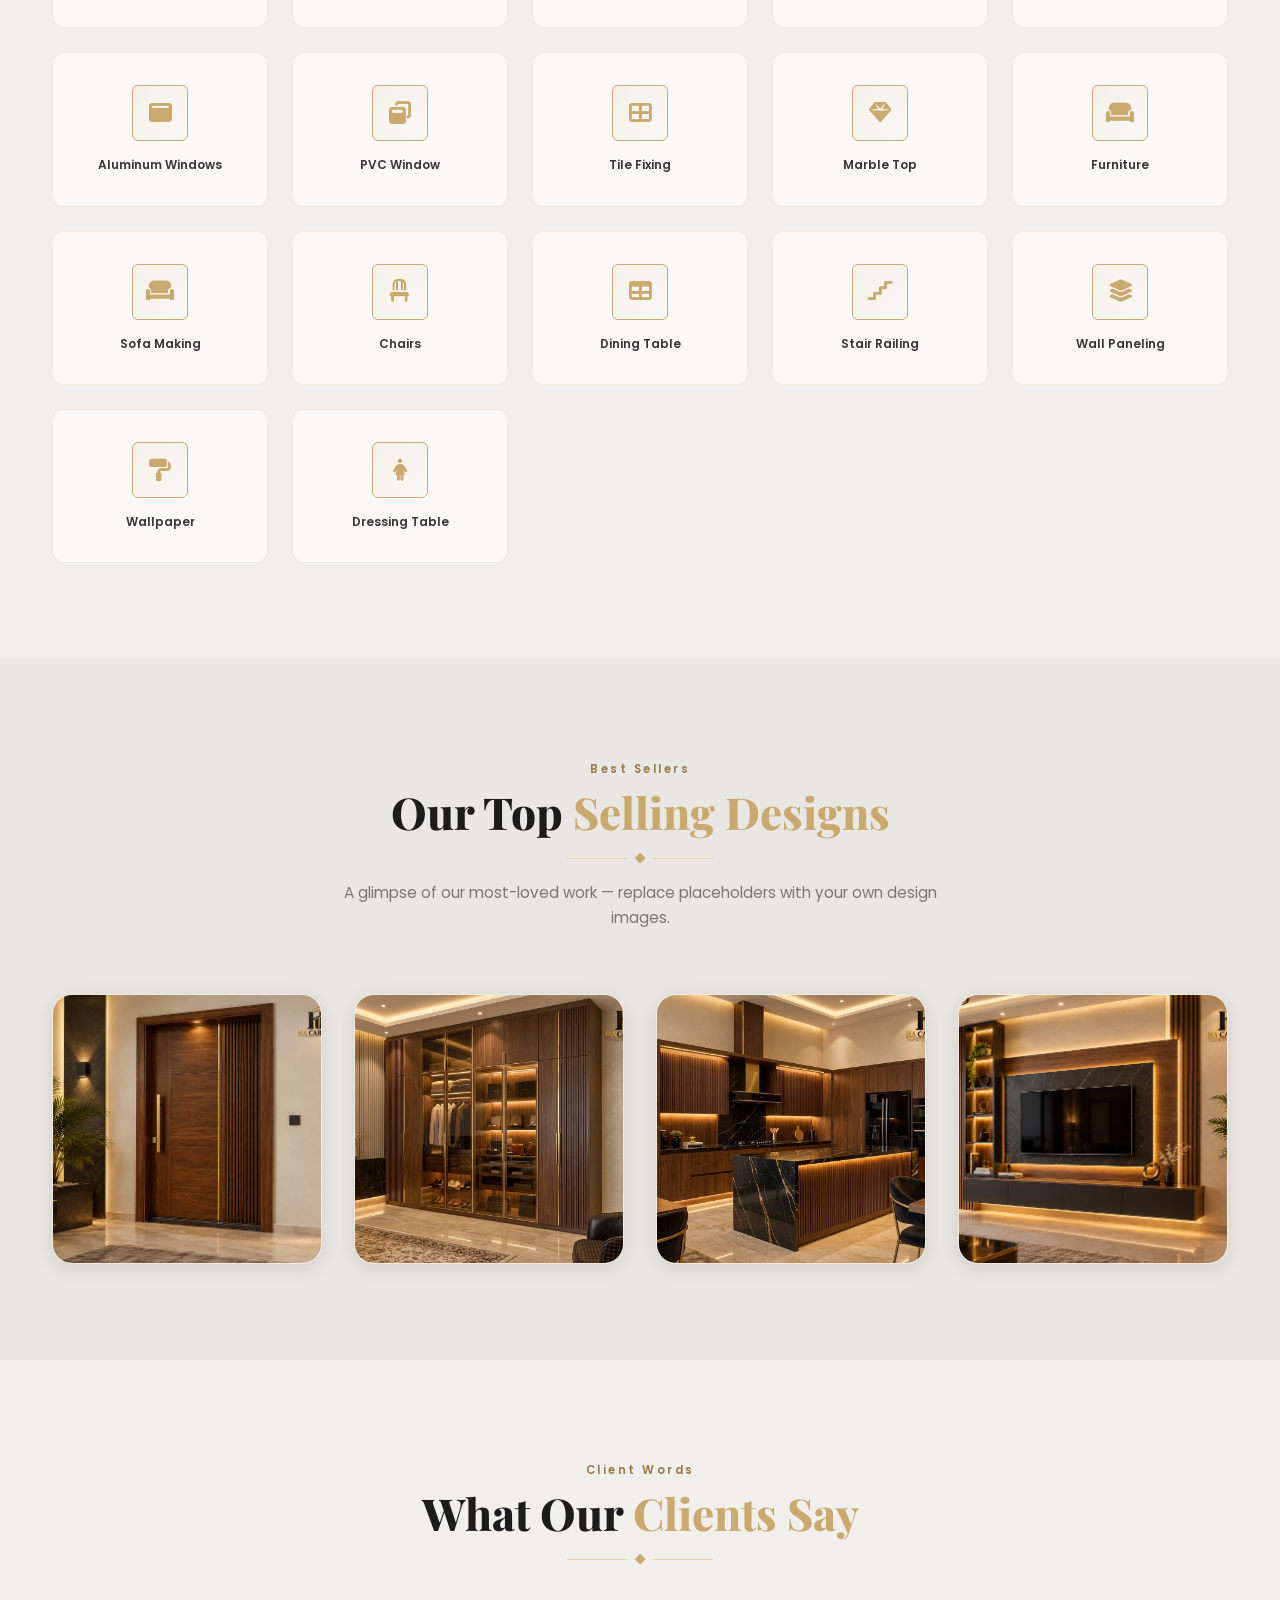
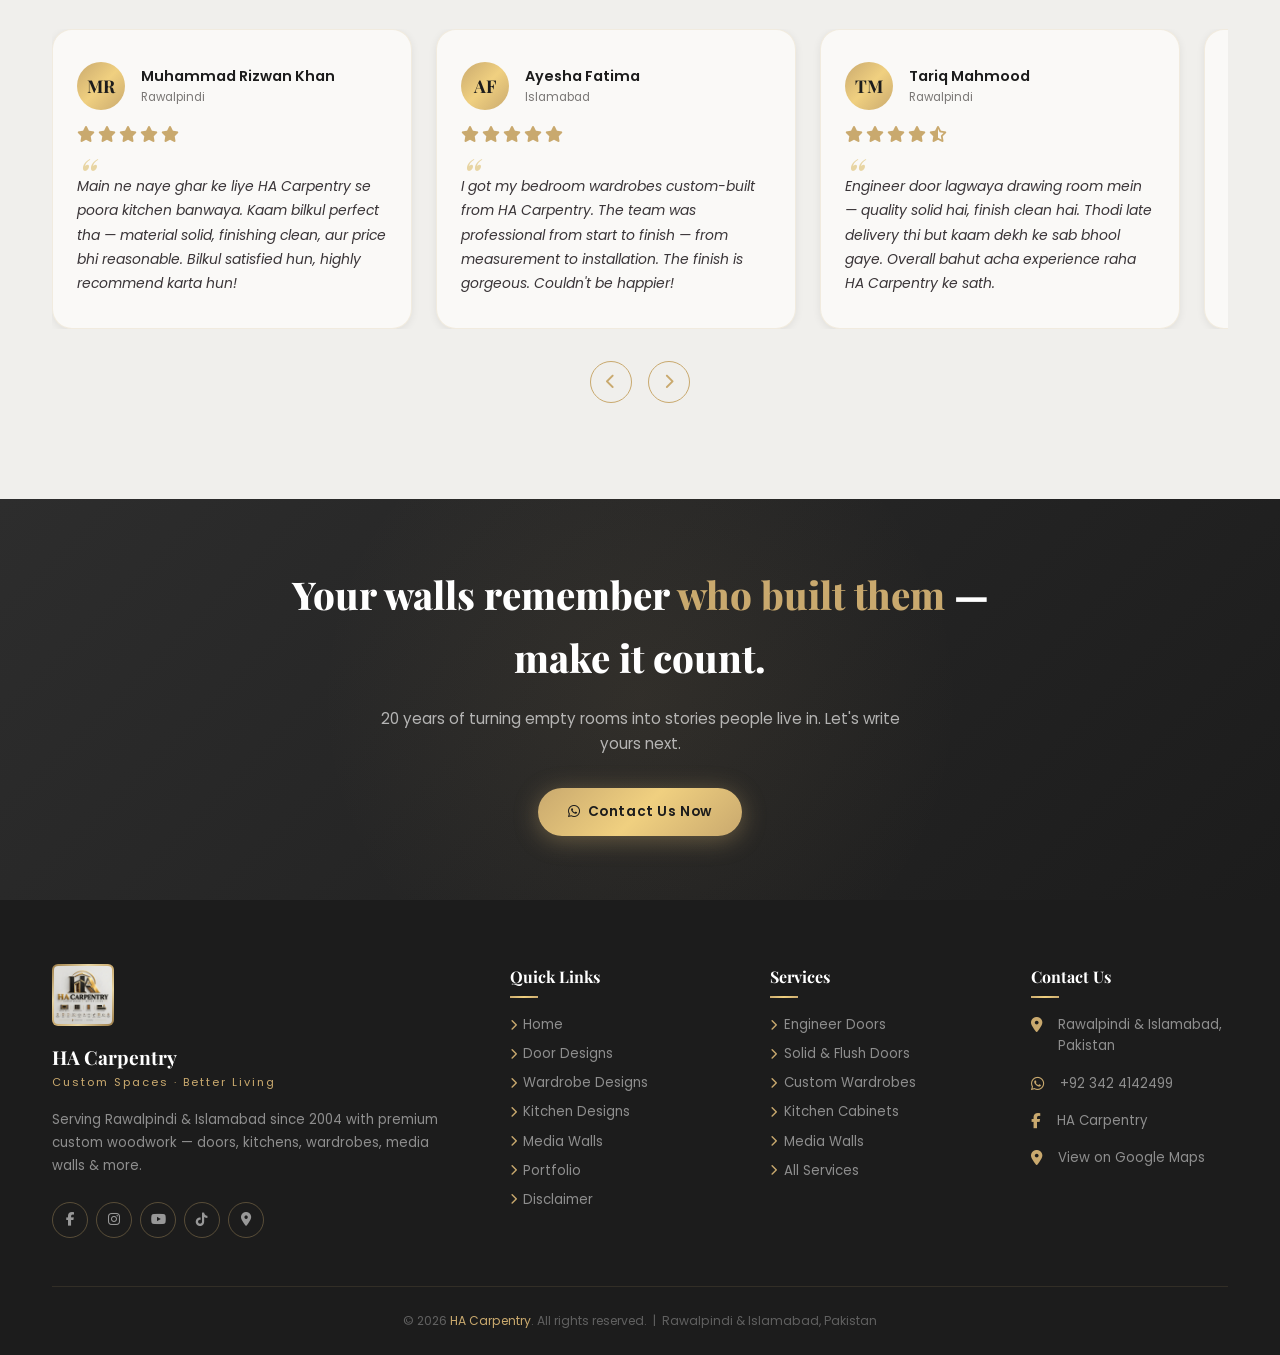
==== commit 85fa4683: "Add favicon and apple touch icon to index.html Added favicon and apple touch icon links to the HTML." ====
--- a/index.html
+++ b/index.html
@@ -5,6 +5,8 @@
   <meta name="viewport" content="width=device-width, initial-scale=1.0">
   <!-- ── SEO ── -->
   <title>HA Carpentry | Custom Doors, Kitchens, Wardrobes & Media Walls – Rawalpindi & Islamabad</title>
+  <link rel="icon" type="image/png" href="logo.png">
+<link rel="apple-touch-icon" href="logo.png">
   <meta name="description" content="HA Carpentry – 20+ years of premium carpentry in Rawalpindi & Islamabad. Custom doors, wardrobes, kitchen cabinets, media walls & more. Get a free quote today.">
   <meta name="keywords" content="carpentry rawalpindi, custom wardrobes islamabad, kitchen cabinets pakistan, media wall design, doors rawalpindi, HA Carpentry">
   <meta name="author" content="HA Carpentry">
--- a/style.css
+++ b/style.css
@@ -158,24 +158,41 @@
 
 /* Logo — LEFT with shining golden border */
 .nb-logo{display:flex;align-items:center;gap:.6rem}
+/* ── Navbar logo wrap — animated border via box-shadow, no children affected ── */
 .nb-logo-wrap{
-  position:relative;width:54px;height:54px;
-  border-radius:var(--r-sm);padding:2px;
-  background:var(--grad-gold);
-  background-size:300% 300%;
-  animation:goldSpin 3.5s linear infinite;
-}
+  width:54px;height:54px;
+  border-radius:8px;
+  border:2px solid var(--gold);
+  display:flex;
+  align-items:center;
+  justify-content:center;
+  flex-shrink:0;
+  animation:goldGlow 2s ease-in-out infinite alternate;
+  background:var(--bg-card);
+  overflow:hidden;
+}
+@keyframes goldGlow{
+  from{
+    border-color:var(--gold);
+    box-shadow:0 0 6px rgba(201,169,110,.5),0 0 14px rgba(201,169,110,.25);
+  }
+  to{
+    border-color:var(--gold-lt);
+    box-shadow:0 0 14px rgba(201,169,110,.9),0 0 28px rgba(201,169,110,.5),0 0 0 3px rgba(201,169,110,.15);
+  }
+}
+/* Keep the goldSpin keyframe for anything else using it */
 @keyframes goldSpin{
   0%{background-position:0% 50%}
   50%{background-position:100% 50%}
   100%{background-position:0% 50%}
 }
 .nb-logo-wrap img{
-  width:100%;height:100%;
-  object-fit:cover;          /* cover fills the box completely */
-  border-radius:4px;
-  background:#fff;
+  width:50px;height:50px;
+  object-fit:cover;
+  border-radius:6px;
   display:block;
+  flex-shrink:0;
 }
 
 /* Hamburger */
@@ -1125,4 +1142,4 @@
   .about-badge { right: 12px; bottom: 12px; }
   .about-deco-tr, .about-deco-bl { display: none; }
   .about-title { font-size: 1.7rem; }
-     }
+}
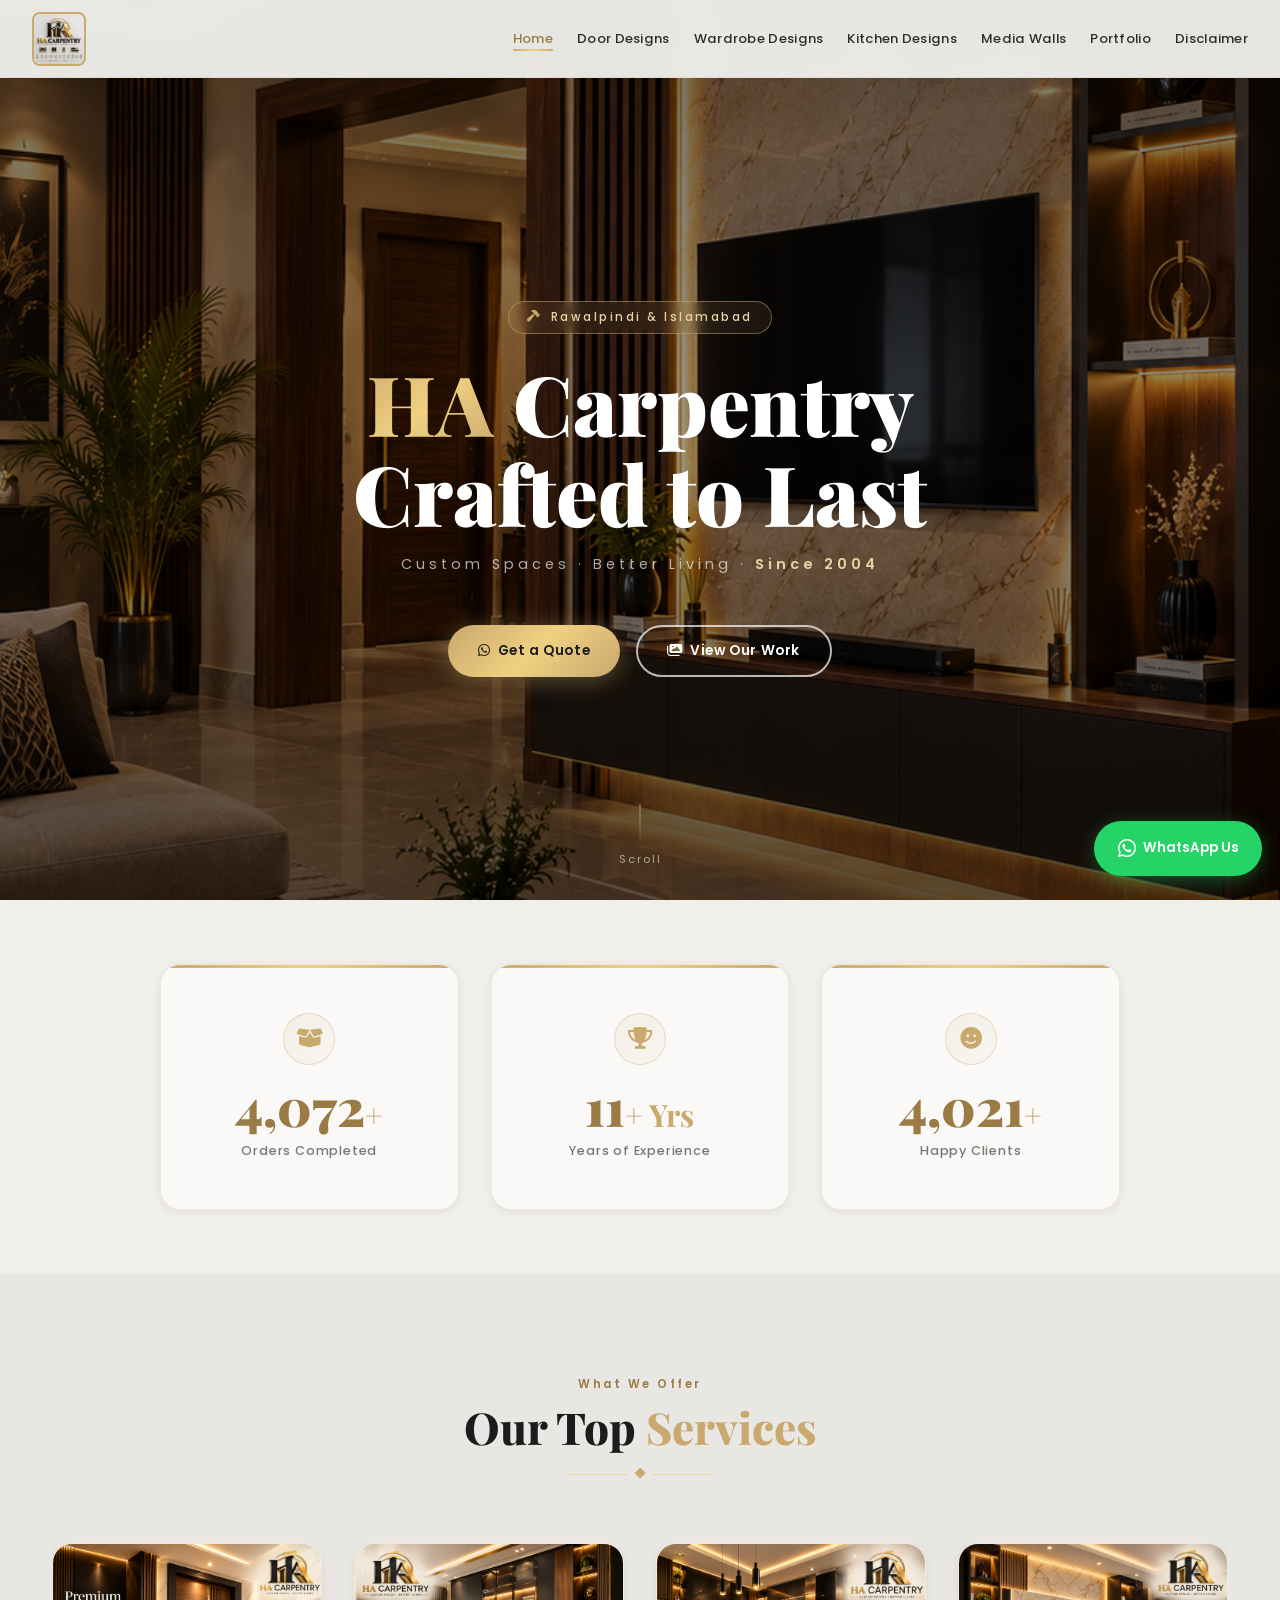
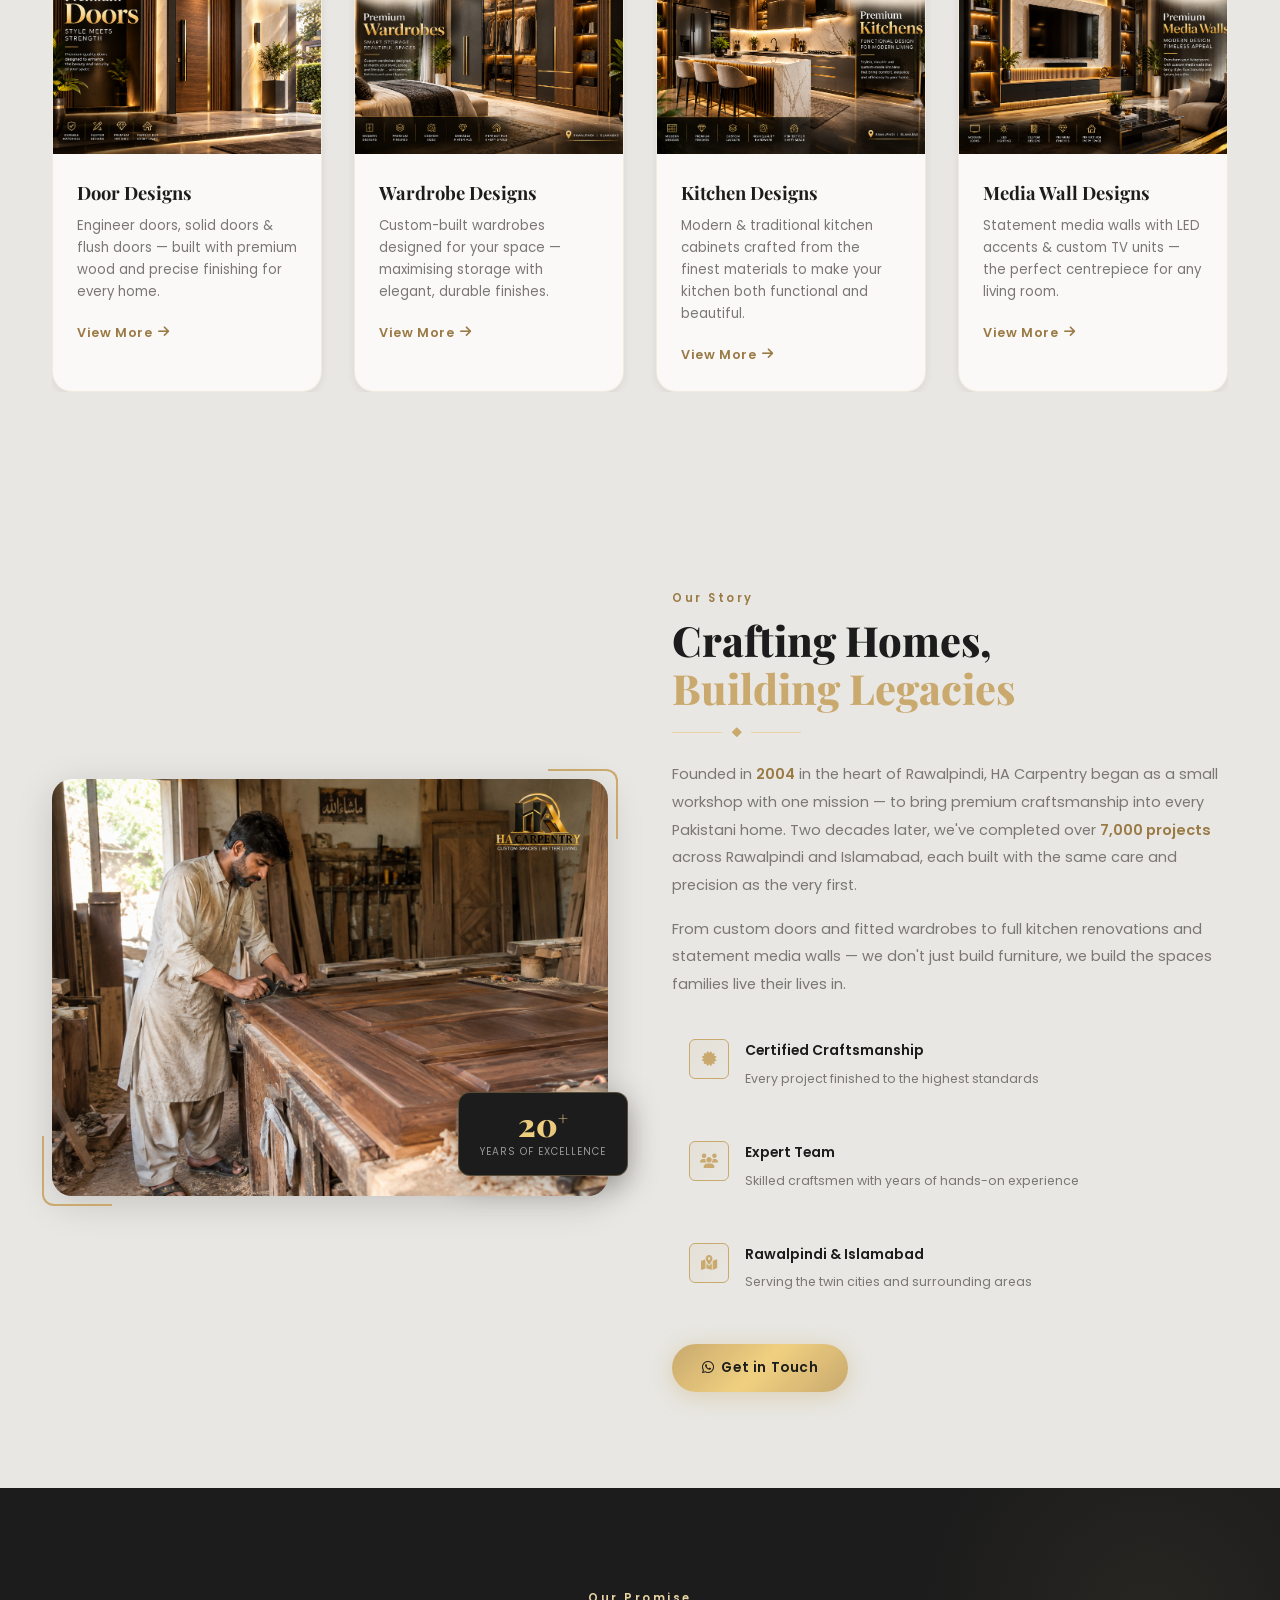
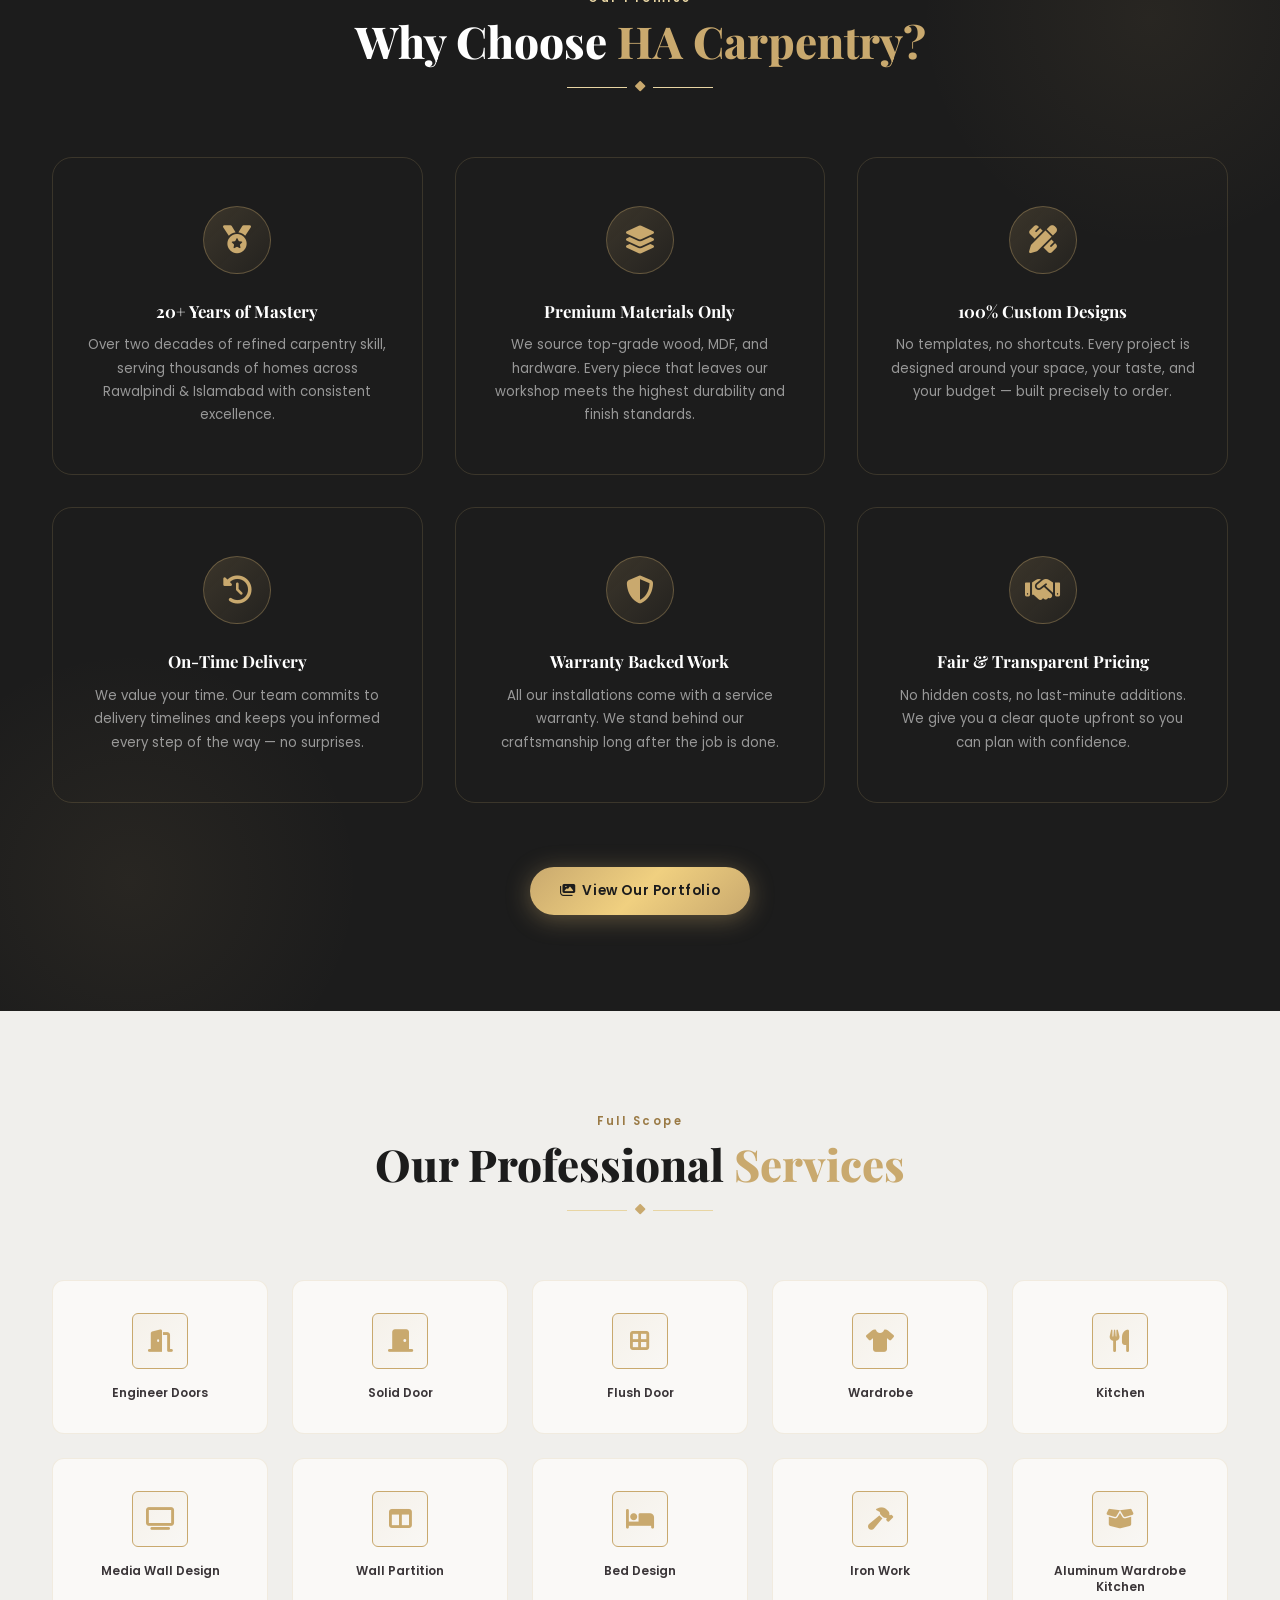
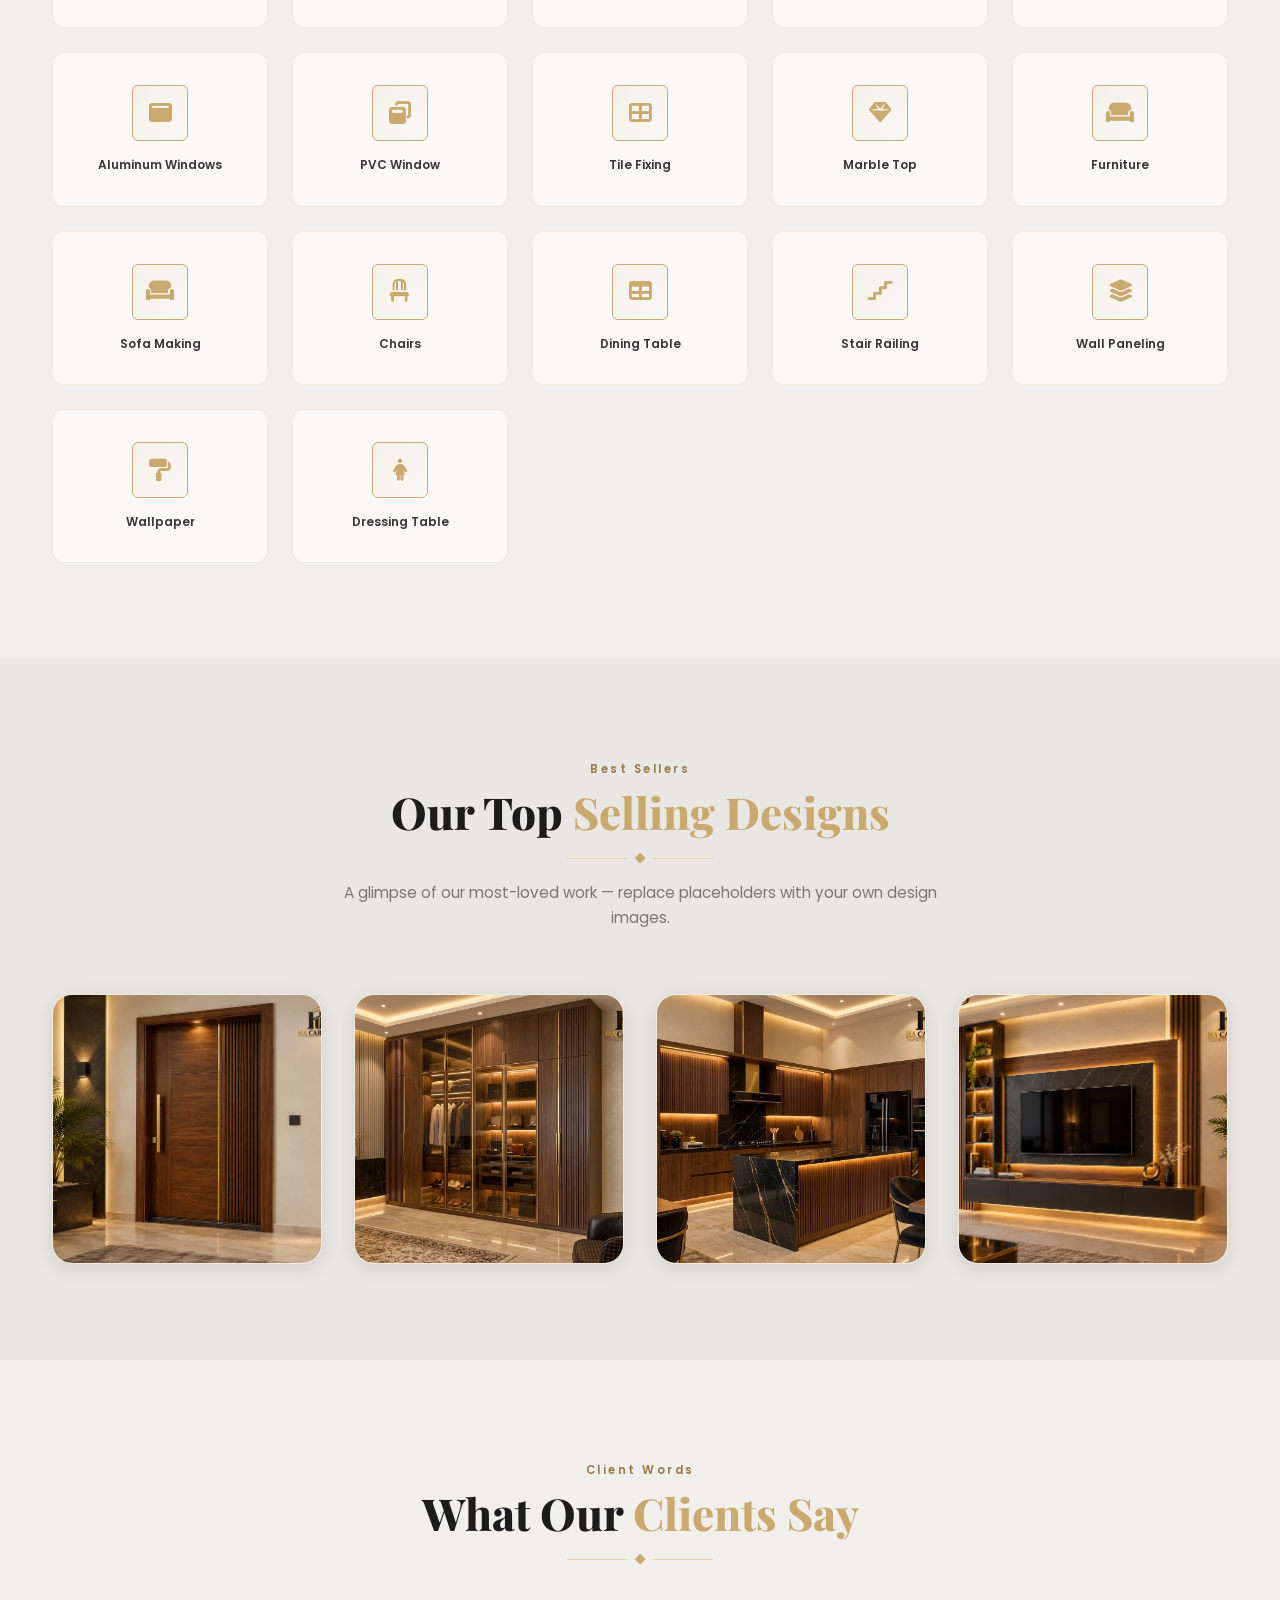
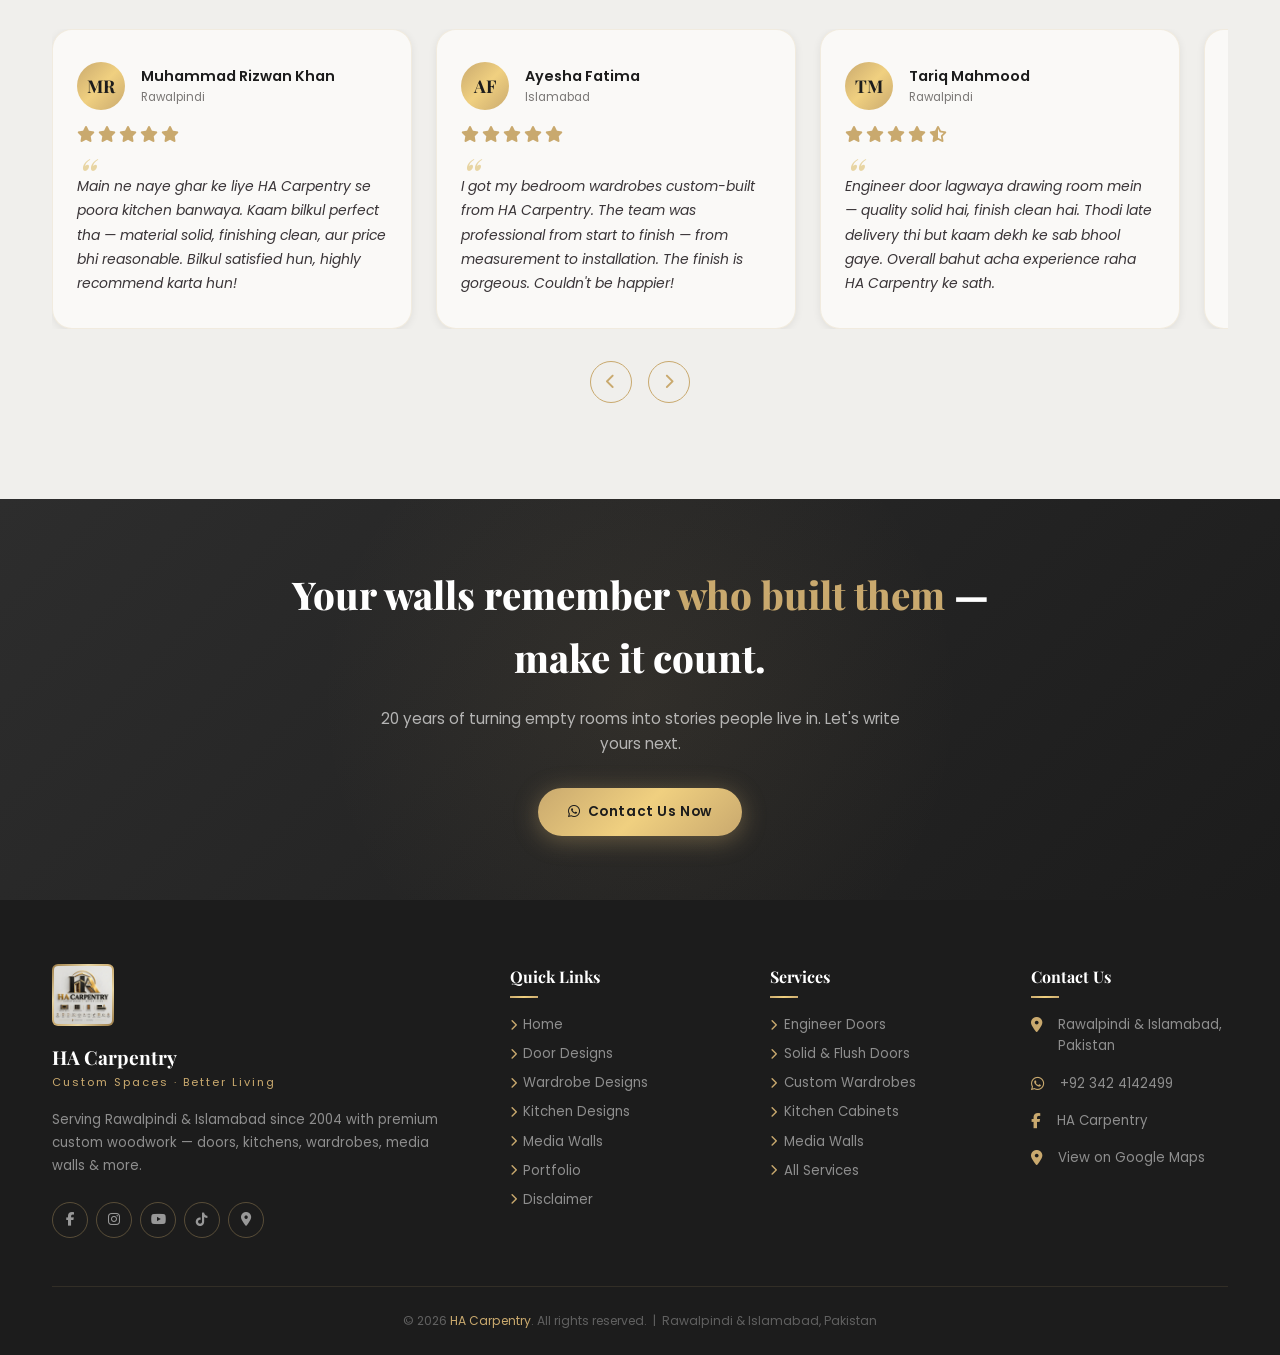
==== commit 68abb41f: "Update client count target in index.html" ====
--- a/index.html
+++ b/index.html
@@ -129,7 +129,7 @@
         <div class="stat-card aos d3">
           <div class="stat-ico"><i class="fa-solid fa-face-smile"></i></div>
           <div class="stat-num">
-            <span class="cnt" data-target="500">0</span><span class="sfx">+</span>
+            <span class="cnt" data-target="7000">0</span><span class="sfx">+</span>
           </div>
           <p class="stat-lbl">Happy Clients</p>
         </div>
--- a/style.css
+++ b/style.css
@@ -1143,3 +1143,25 @@
   .about-deco-tr, .about-deco-bl { display: none; }
   .about-title { font-size: 1.7rem; }
 }
+
+/* ── Design cards footer — mobile fix (name on top, button below) ── */
+@media (max-width: 768px) {
+  .dpg-foot {
+    flex-direction: column;
+    align-items: stretch;
+    gap: .6rem;
+    padding: .8rem .7rem;
+    text-align: center;
+  }
+  .dpg-foot-name {
+    font-size: .8rem;
+    line-height: 1.3;
+  }
+  .dpg-foot .btn {
+    width: 100%;
+    justify-content: center;
+    padding: .6rem .5rem;
+    font-size: .78rem;
+    flex-shrink: 0;
+  }
+}
